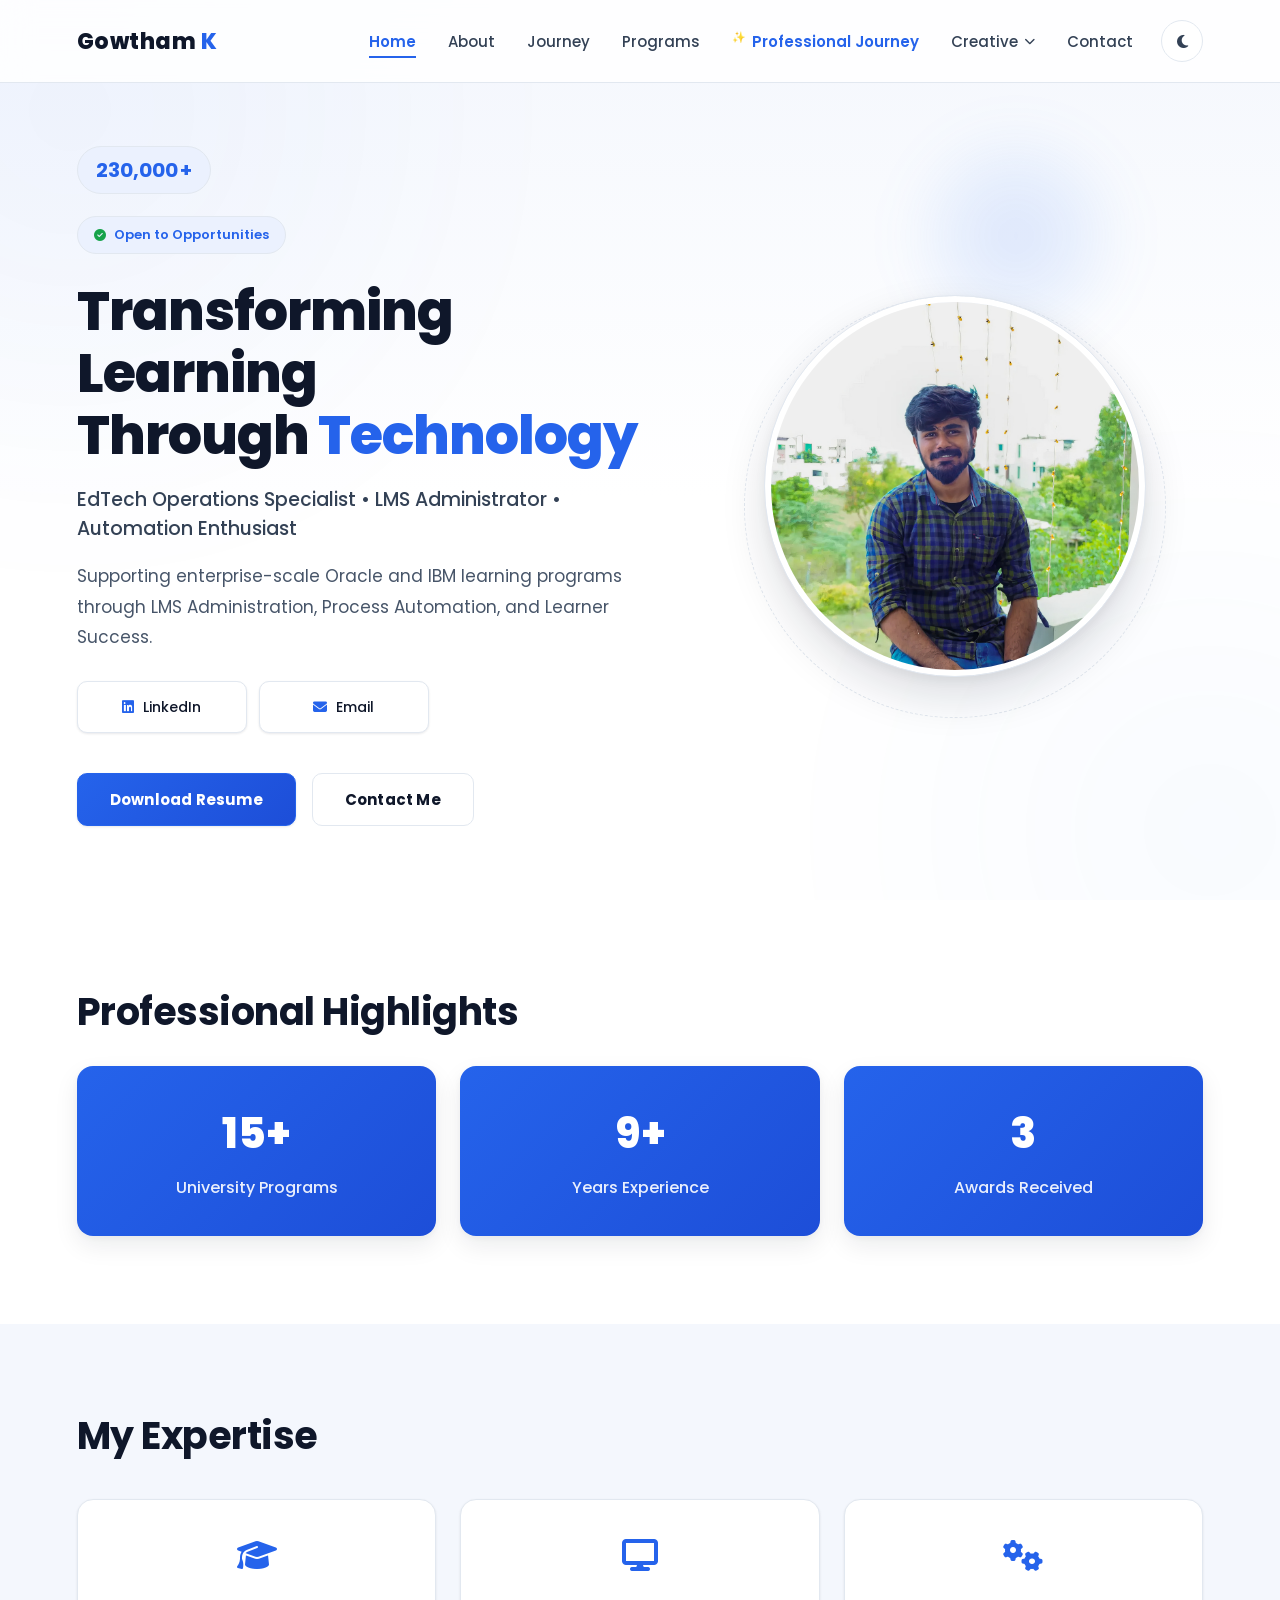
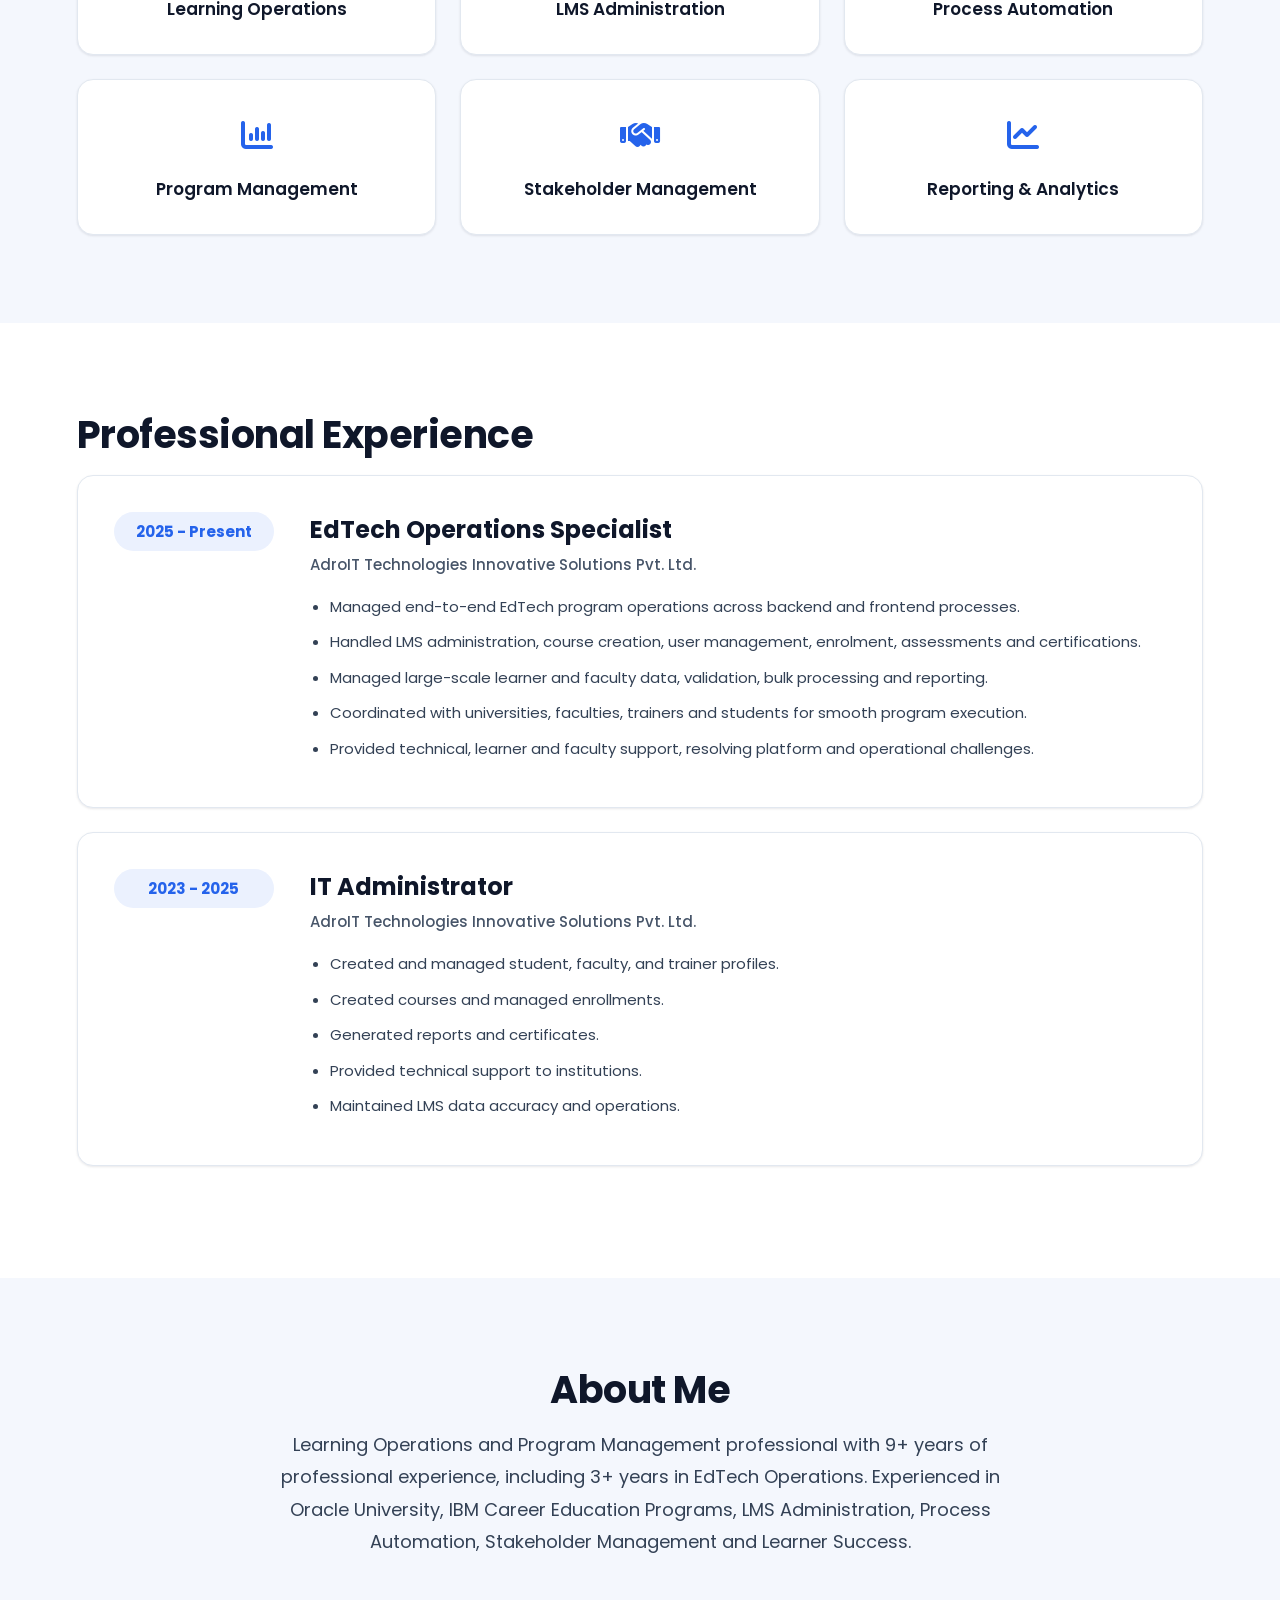
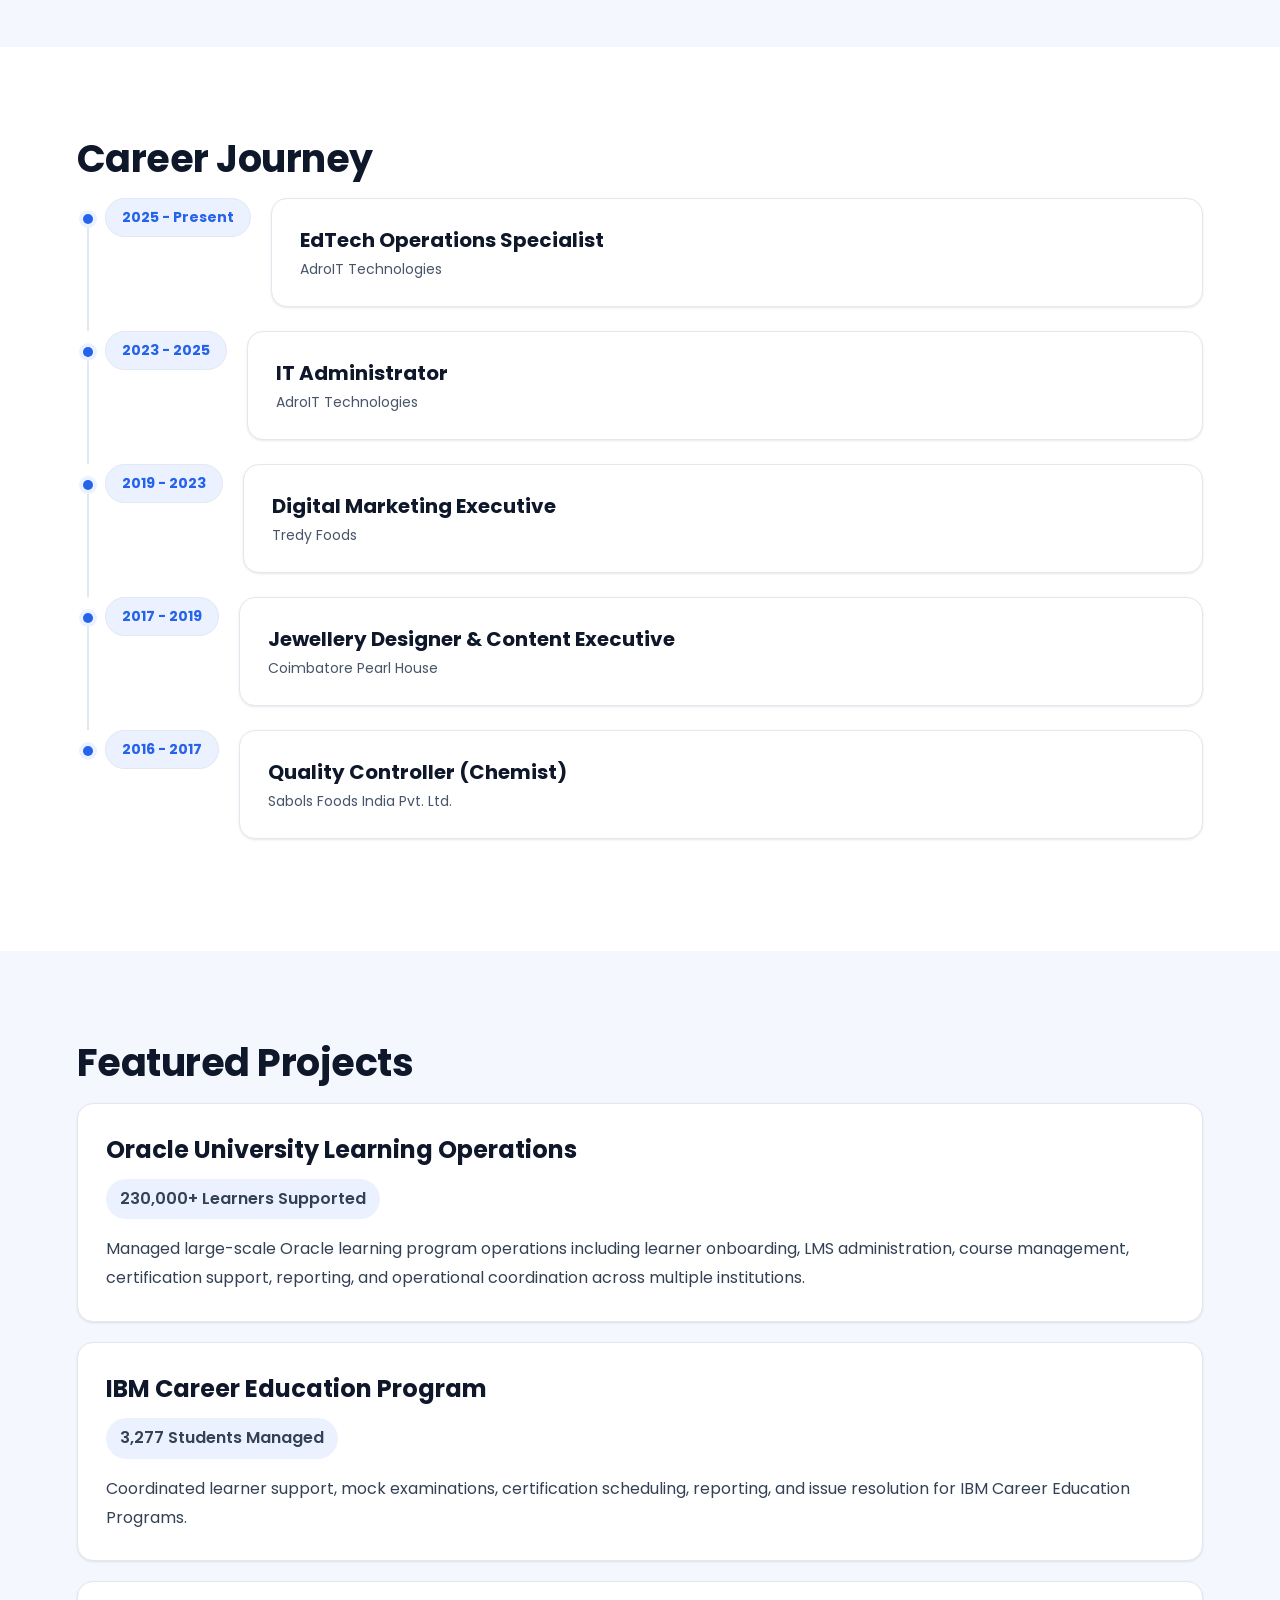
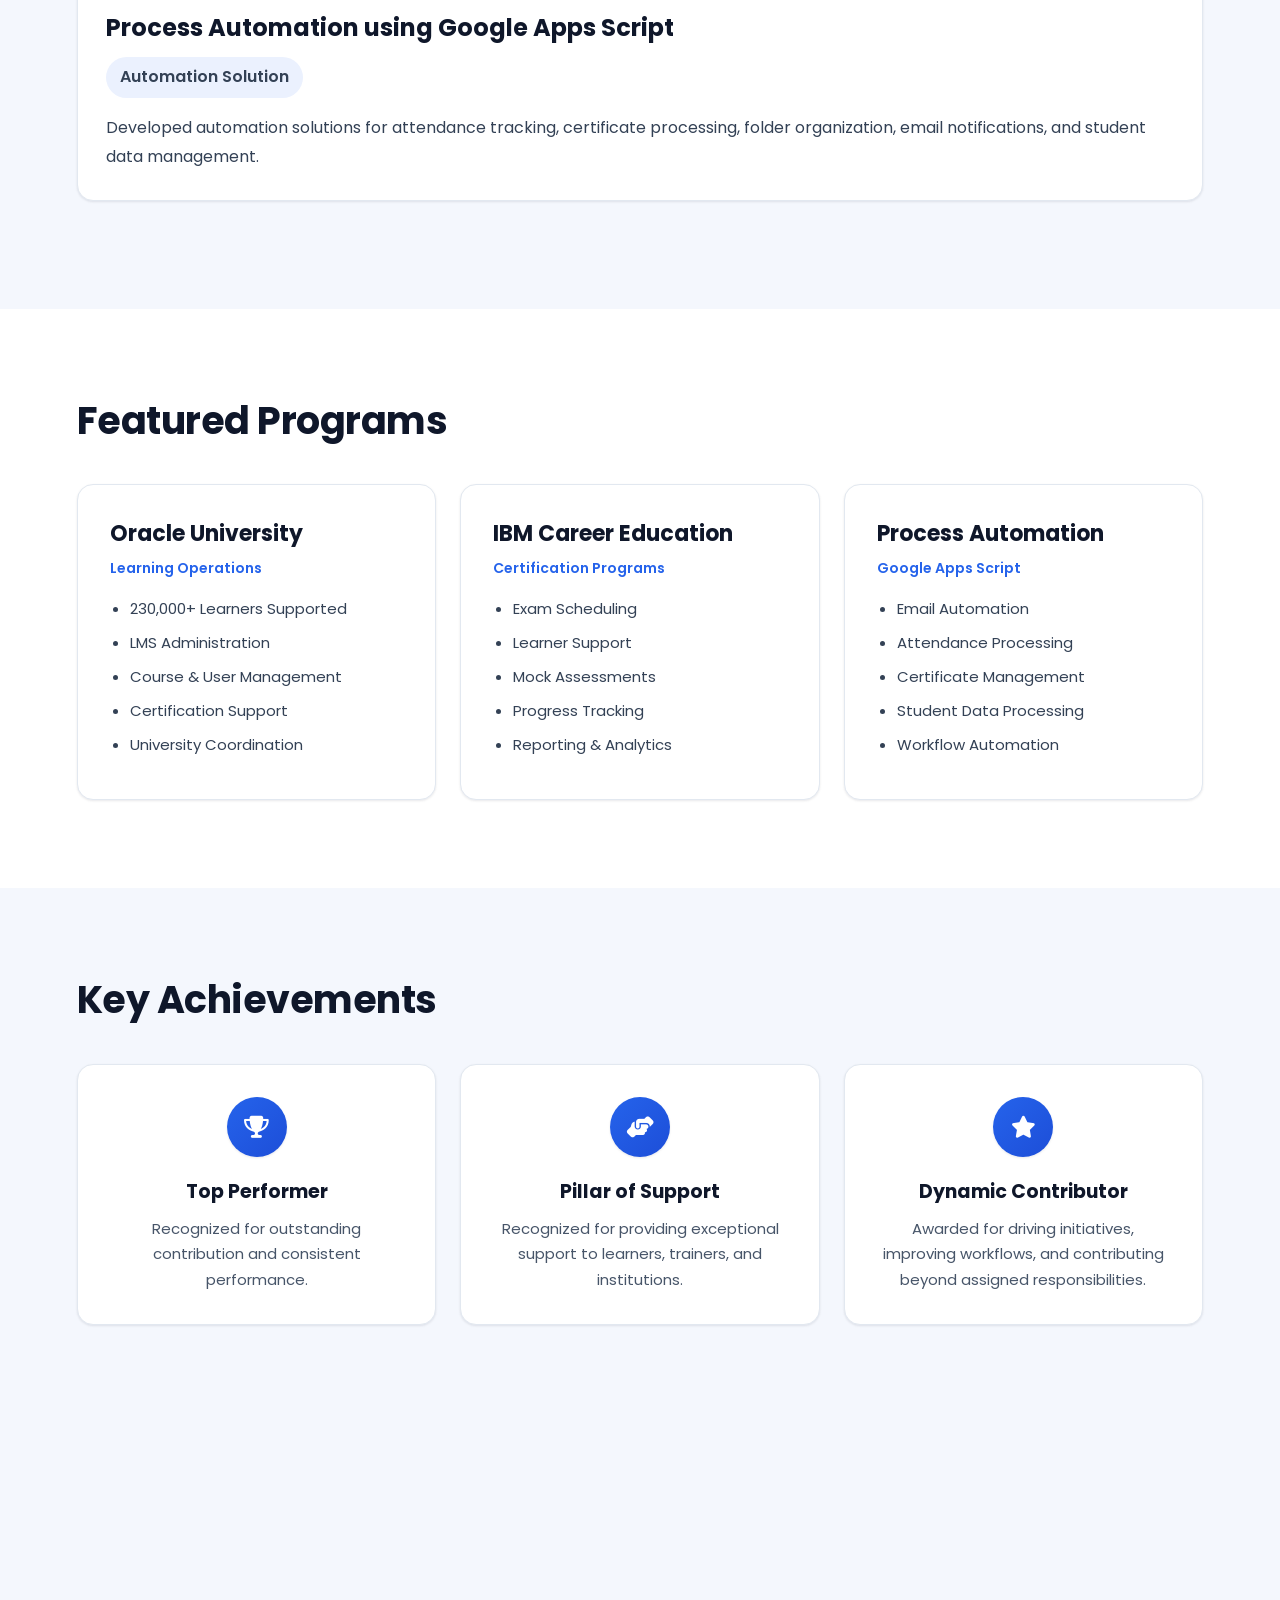
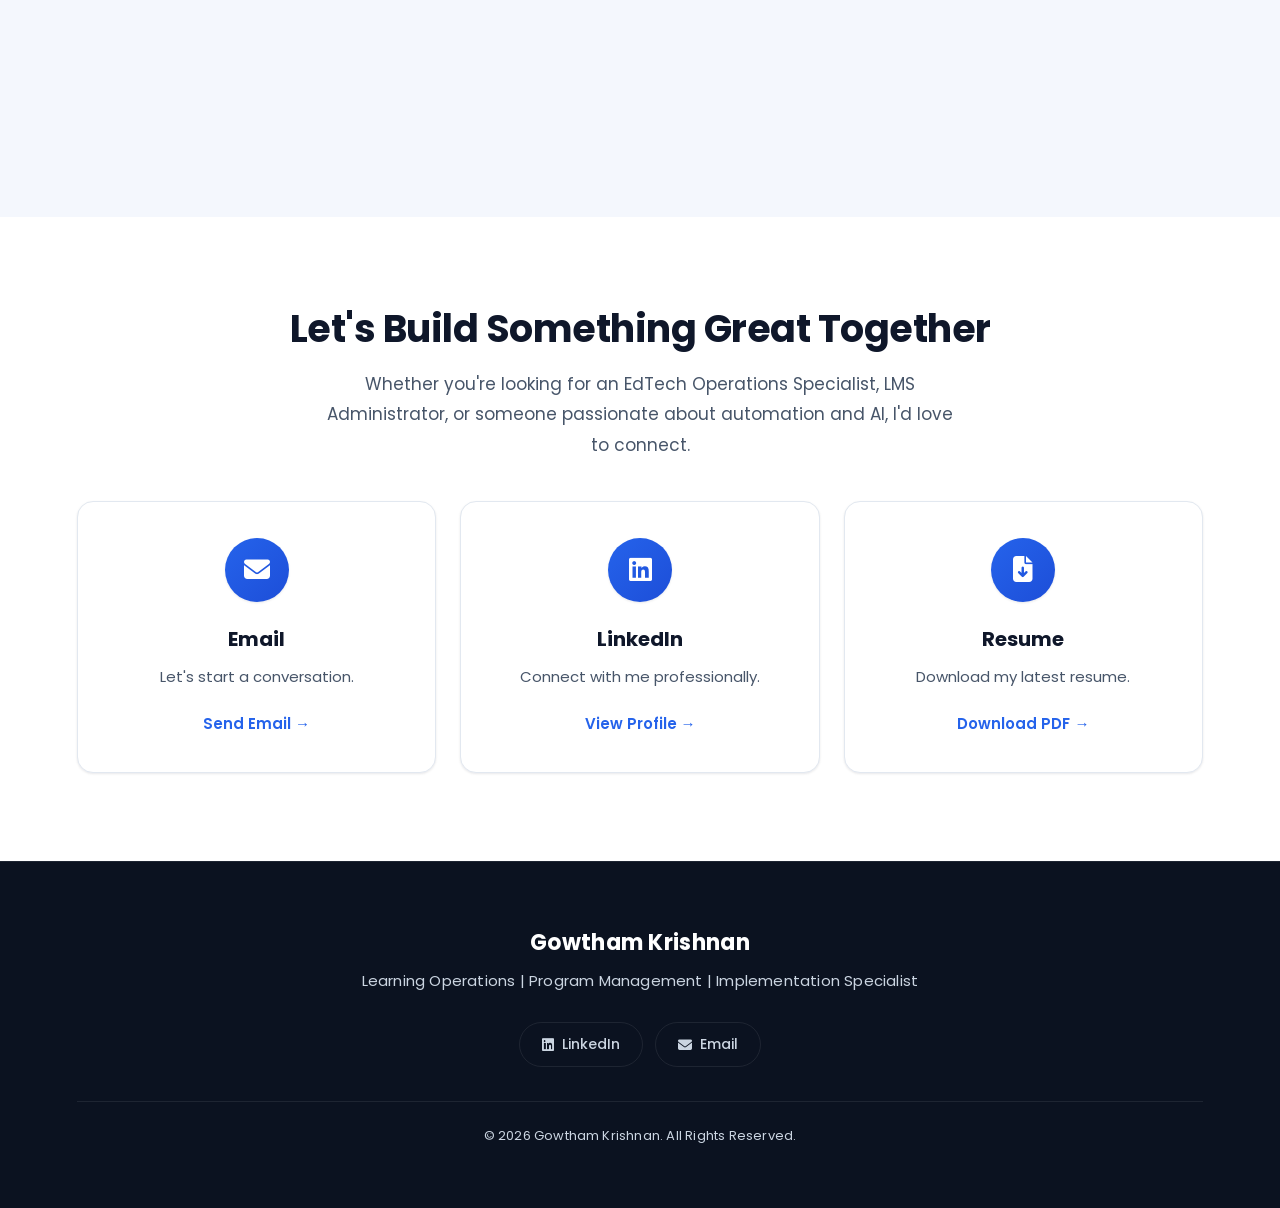
==== index.html @ 0dee37c1 "Update index.html edtech operation (h4) update" ====
<!DOCTYPE html>
<html lang="en">

<head>

    <meta charset="UTF-8">

    <meta name="viewport" content="width=device-width, initial-scale=1.0">

    <title>Gowtham Krishnan | EdTech Operations Specialist &amp; LMS Administrator</title>

    <meta name="description" content="Gowtham Krishnan — EdTech Operations Specialist and LMS Administrator with 9+ years of experience supporting Oracle University and IBM Career Education learning programs, process automation, and learner success.">

    <meta property="og:title" content="Gowtham Krishnan | Portfolio">
    <meta property="og:description" content="EdTech Operations Specialist • LMS Administrator • Automation Enthusiast">
    <meta property="og:type" content="website">
    <meta property="og:image" content="assets/images/gowtham.jpg">

    <link rel="icon" type="image/svg+xml" href="assets/images/favicon.svg">

    <link rel="preconnect" href="https://fonts.googleapis.com">

    <link rel="preconnect" href="https://fonts.gstatic.com" crossorigin>

    <link href="https://fonts.googleapis.com/css2?family=Poppins:wght@300;400;500;600;700;800&display=swap" rel="stylesheet">

    <link rel="stylesheet"
      href="https://cdnjs.cloudflare.com/ajax/libs/font-awesome/6.7.2/css/all.min.css">

    <link rel="stylesheet" href="css/variables.css">
    <link rel="stylesheet" href="css/style.css">
</head>
<body>
    <div id="progress-bar"></div>
    <button id="topBtn" aria-label="Scroll to top">↑</button>


    <!-- ================= NAVBAR ================= -->

   <nav>

    <div class="logo">Gowtham <span>K</span></div>

    <div class="nav-right">

        <ul id="navMenu">

            <li><a href="#home">Home</a></li>

            <li><a href="#about">About</a></li>

            <li><a href="#journey">Journey</a></li>

            <li><a href="#programs">Programs</a></li>

            <!-- ✨ Signature Page -->
            <li>
                <a href="professional-journey.html" class="nav-journey-highlight">
                    <em class="pj-nav-star">✨</em> Professional Journey
                </a>
            </li>

            <li class="nav-dropdown">

                <button class="dropbtn" id="creativeBtn" aria-haspopup="true" aria-expanded="false">
                    <span>Creative</span>
                    <i class="fa-solid fa-chevron-down"></i>
                </button>

                <div class="dropdown-content" id="creativeMenu">

                    <a href="https://www.instagram.com/g_creative_works/" target="_blank">
                        <i class="fa-brands fa-instagram"></i> G Creative Works
                    </a>

                    <a href="https://www.instagram.com/g_creation432/" target="_blank">
                        <i class="fa-brands fa-instagram"></i> G Creation432
                    </a>

                </div>

            </li>

            <li><a href="#contact">Contact</a></li>

        </ul>

        <button class="theme-toggle" id="themeToggle" aria-label="Toggle color theme">
            <i class="fa-solid fa-moon"></i>
        </button>

        <button class="menu-toggle" id="menuToggle" aria-label="Toggle navigation menu" aria-expanded="false">&#9776;</button>

    </div>

</nav>

    <!-- ================= HERO ================= -->

<section class="hero" id="home">
    <div class="gold-orb orb1"></div>
    <div class="hero-left">

       <p class="small-title">
    <span id="counter">0</span><span class="plus">+</span>
    </p>

        <div class="hero-content">

            <div class="hero-badge">
                <i class="fa-solid fa-circle-check"></i>
                Open to Opportunities
            </div>

            <h1>
                Transforming Learning<br>
                Through <span>Technology</span>
            </h1>

            <h2>
                EdTech Operations Specialist • LMS Administrator • Automation Enthusiast
            </h2>

            <p class="hero-description">
                Supporting enterprise-scale Oracle and IBM learning programs through LMS Administration,
                Process Automation, and Learner Success.
            </p>

            <div class="quick-links">

                <a href="https://www.linkedin.com/in/gowtham-k-36a571317/" target="_blank">
                    <i class="fa-brands fa-linkedin"></i>
                    <span>LinkedIn</span>
                </a>

                <a href="mailto:gowthamkrishnan934@gmail.com">
                    <i class="fa-solid fa-envelope"></i>
                    <span>Email</span>
                </a>

            </div>

            <div class="hero-buttons">

                <a href="assets/images/Gowtham_Krishnan_Resume.pdf"
                   class="primary-btn"
                   download>
                    <b>Download Resume</b>
                </a>

                <a href="#contact" class="secondary-btn">
                    <b>Contact Me</b>
                </a>

            </div>

        </div>

    </div>

    <div class="hero-right">

        <div class="photo-box">
            <img src="assets/images/gowtham.jpg" alt="Gowtham Krishnan">
        </div>

    </div>

</section>
    <section class="impact">
    <h2 class="section-title">Professional Highlights</h2>

    <div class="impact-grid">

               <div class="impact-card">
            <h3>15+</h3>
            <p>University Programs</p>
        </div>

        <div class="impact-card">
            <h3>9+</h3>
            <p>Years Experience</p>
        </div>

        <div class="impact-card">
            <h3>3</h3>
            <p>Awards Received</p>
        </div>

    </div>

</section>
<section class="expertise reveal">

    <h2 class="section-title">My Expertise</h2>

    <div class="expertise-grid">

        <div class="expertise-card">
            <h3><i class="fa-solid fa-graduation-cap"></i></h3>
            <h4>Learning Operations</h4>
        </div>

        <div class="expertise-card">
            <h3><i class="fa-solid fa-display"></i></h3>
            <h4>LMS Administration</h4>
        </div>

        <div class="expertise-card">
            <h3><i class="fa-solid fa-gears"></i></h3>
            <h4>Process Automation</h4>
        </div>

        <div class="expertise-card">
            <h3><i class="fa-solid fa-chart-column"></i></h3>
            <h4>Program Management</h4>
        </div>

        <div class="expertise-card">
            <h3><i class="fa-solid fa-handshake"></i></h3>
            <h4>Stakeholder Management</h4>
        </div>

        <div class="expertise-card">
            <h3><i class="fa-solid fa-chart-line"></i></h3>
            <h4>Reporting & Analytics</h4>
        </div>

    </div>

</section>
<section class="experience">

    <h2 class="section-title">

        Professional Experience

    </h2>

    <div class="experience-card">

        <div class="experience-year">

            2025 - Present

        </div>

        <div class="experience-content">

            <h3>EdTech Operations Specialist</h3>

<h4>AdroIT Technologies Innovative Solutions Pvt. Ltd.</h4>

<ul>
    <li>Managed end-to-end EdTech program operations across backend and frontend processes.</li>

    <li>Handled LMS administration, course creation, user management, enrolment, assessments and certifications.</li>

    <li>Managed large-scale learner and faculty data, validation, bulk processing and reporting.</li>

    <li>Coordinated with universities, faculties, trainers and students for smooth program execution.</li>

    <li>Provided technical, learner and faculty support, resolving platform and operational challenges.</li>
</ul>

        </div>

    </div>

    <div class="experience-card">

        <div class="experience-year">

            2023 - 2025

        </div>

        <div class="experience-content">

            <h3>IT Administrator</h3>

            <h4>AdroIT Technologies Innovative Solutions Pvt. Ltd.</h4>

            <ul>

                <li>Created and managed student, faculty, and trainer profiles.</li>

                <li>Created courses and managed enrollments.</li>

                <li>Generated reports and certificates.</li>

                <li>Provided technical support to institutions.</li>

                <li>Maintained LMS data accuracy and operations.</li>

            </ul>

        </div>

    </div>

</section>
<section class="about reveal" id="about">
    <h2 class="section-title">About Me</h2>
    <p class="about-text">

        Learning Operations and Program Management professional with 9+ years of
        professional experience, including 3+ years in EdTech Operations.

        Experienced in Oracle University, IBM Career Education Programs,
        LMS Administration, Process Automation, Stakeholder Management
        and Learner Success.

    </p>

</section>
<section class="timeline reveal" id="journey">

    <h2 class="section-title">Career Journey</h2>

    <div class="timeline-item reveal">
        <span class="year">2025 - Present</span>
        <div class="content">
            <h3>EdTech Operations Specialist</h3>
            <p>AdroIT Technologies</p>
        </div>
    </div>

    <div class="timeline-item reveal">
        <span class="year">2023 - 2025</span>
        <div class="content">
            <h3>IT Administrator</h3>
            <p>AdroIT Technologies</p>
        </div>
    </div>

    <div class="timeline-item reveal">
        <span class="year">2019 - 2023</span>
        <div class="content">
            <h3>Digital Marketing Executive</h3>
            <p>Tredy Foods</p>
        </div>
    </div>

    <div class="timeline-item reveal">
        <span class="year">2017 - 2019</span>
        <div class="content">
            <h3>Jewellery Designer & Content Executive</h3>
            <p>Coimbatore Pearl House</p>
        </div>
    </div>

    <div class="timeline-item reveal">
        <span class="year">2016 - 2017</span>
        <div class="content">
            <h3>Quality Controller (Chemist)</h3>
            <p>Sabols Foods India Pvt. Ltd.</p>
        </div>
    </div>

</section>
<section class="projects reveal">

    <h2 class="section-title">

        Featured Projects

    </h2>

    <div class="project-card">

        <h3>Oracle University Learning Operations</h3>

        <p class="project-tag">
            230,000+ Learners Supported
        </p>

        <p>

            Managed large-scale Oracle learning program operations including
            learner onboarding, LMS administration, course management,
            certification support, reporting, and operational coordination
            across multiple institutions.

        </p>

    </div>

    <div class="project-card">

        <h3>IBM Career Education Program</h3>

        <p class="project-tag">
            3,277 Students Managed
        </p>

        <p>

            Coordinated learner support, mock examinations, certification
            scheduling, reporting, and issue resolution for IBM Career
            Education Programs.

        </p>

    </div>

    <div class="project-card">

        <h3>Process Automation using Google Apps Script</h3>

        <p class="project-tag">
            Automation Solution
        </p>

        <p>

            Developed automation solutions for attendance tracking,
            certificate processing, folder organization, email notifications,
            and student data management.

        </p>

    </div>

</section>
<section class="programs reveal" id="programs">

    <h2 class="section-title">Featured Programs</h2>

    <div class="program-grid">

        <div class="program-card">

            <h3>Oracle University</h3>

            <span>Learning Operations</span>

            <ul>
                <li>230,000+ Learners Supported</li>
                <li>LMS Administration</li>
                <li>Course & User Management</li>
                <li>Certification Support</li>
                <li>University Coordination</li>
            </ul>

        </div>

        <div class="program-card">

            <h3>IBM Career Education</h3>

            <span>Certification Programs</span>

            <ul>
                <li>Exam Scheduling</li>
                <li>Learner Support</li>
                <li>Mock Assessments</li>
                <li>Progress Tracking</li>
                <li>Reporting & Analytics</li>
            </ul>

        </div>

        <div class="program-card">

            <h3>Process Automation</h3>

            <span>Google Apps Script</span>

            <ul>
                <li>Email Automation</li>
                <li>Attendance Processing</li>
                <li>Certificate Management</li>
                <li>Student Data Processing</li>
                <li>Workflow Automation</li>
            </ul>

        </div>

    </div>

</section>
<section class="achievements" id="achievements">

    <h2 class="section-title">Key Achievements</h2>

    <div class="achievement-grid">

        <div class="achievement-card">
            <div class="achievement-icon"><i class="fa-solid fa-trophy"></i></div>
            <h3>Top Performer</h3>
            <p>Recognized for outstanding contribution and consistent performance.</p>
        </div>

        <div class="achievement-card">
            <div class="achievement-icon"><i class="fa-solid fa-handshake-angle"></i></div>
            <h3>Pillar of Support</h3>
            <p>Recognized for providing exceptional support to learners, trainers, and institutions.</p>
        </div>

        <div class="achievement-card">
            <div class="achievement-icon"><i class="fa-solid fa-star"></i></div>
            <h3>Dynamic Contributor</h3>
            <p>Awarded for driving initiatives, improving workflows, and contributing beyond assigned responsibilities.</p>
        </div>
<iframe src="https://www.linkedin.com/embed/feed/update/urn:li:ugcPost:7448301876833574912?collapsed=1" height="380" width="380" frameborder="0" allowfullscreen="" title="Embedded post"></iframe>
<iframe src="https://www.linkedin.com/embed/feed/update/urn:li:share:7227211487226859524?collapsed=1" height="380" width="380" frameborder="0" allowfullscreen="" title="Embedded post"></iframe>
<iframe src="https://www.linkedin.com/embed/feed/update/urn:li:share:7345404987541209091?collapsed=1" height="380" width="380" frameborder="0" allowfullscreen="" title="Embedded post"></iframe>
    </div>

</section>

   <section class="contact reveal" id="contact">

    <h2 class="section-title">Let's Build Something Great Together</h2>

    <p class="section-subtitle">
        Whether you're looking for an EdTech Operations Specialist, LMS Administrator, or someone passionate about automation and AI, I'd love to connect.
    </p>

    <div class="contact-grid">

        <!-- Email -->

        <div class="contact-card">

            <div class="contact-icon">
                <i class="fa-solid fa-envelope"></i>
            </div>

            <h3>Email</h3>

            <p>Let's start a conversation.</p>

            <a href="mailto:gowthamkrishnan934@gmail.com">
                Send Email →
            </a>

        </div>

        <!-- LinkedIn -->

        <div class="contact-card">

            <div class="contact-icon">
                <i class="fa-brands fa-linkedin"></i>
            </div>

            <h3>LinkedIn</h3>

            <p>Connect with me professionally.</p>

            <a href="https://www.linkedin.com/in/gowtham-k-36a571317/" target="_blank">
                View Profile →
            </a>

        </div>

        <!-- Resume -->

        <div class="contact-card">

            <div class="contact-icon">
                <i class="fa-solid fa-file-arrow-down"></i>
            </div>

            <h3>Resume</h3>

            <p>Download my latest resume.</p>

            <a href="assets/images/Gowtham_Krishnan_Resume.pdf" download>
    Download PDF →
</a>

        </div>

    </div>

</section>
<script src="js/theme.js"></script>
<script src="js/script.js"></script>
<footer class="footer">

    <h2><b>Gowtham Krishnan</b></h2>

    <p>
        Learning Operations | Program Management | Implementation Specialist
    </p>

    <div class="footer-links">

        <a href="https://www.linkedin.com/in/gowtham-k-36a571317/" target="_blank">
            <i class="fa-brands fa-linkedin"></i> LinkedIn
        </a>

        <a href="mailto:gowthamkrishnan934@gmail.com">
            <i class="fa-solid fa-envelope"></i> Email
        </a>

    </div>

    <p class="copyright">
        © 2026 Gowtham Krishnan. All Rights Reserved.
    </p>

</footer>
</body>

</html>
---- css/variables.css ----
/* ==========================================
   DESIGN TOKENS (theme independent)
========================================== */
:root{

    --radius-sm:6px;
    --radius-md:10px;
    --radius-lg:16px;
    --radius-full:999px;

    --transition-fast:.2s ease;
    --transition:.3s ease;
    --transition-slow:.5s ease;

    --container-x:clamp(20px, 6vw, 80px);
    --section-y:clamp(56px, 9vw, 88px);
    --max-width:1320px;

    --shadow-sm:0 1px 3px rgba(15,23,42,.06), 0 1px 2px rgba(15,23,42,.04);
    --shadow-md:0 10px 25px rgba(15,23,42,.08), 0 2px 6px rgba(15,23,42,.04);
    --shadow-lg:0 20px 45px rgba(15,23,42,.14), 0 4px 12px rgba(15,23,42,.06);
    --shadow-hover:0 12px 24px rgba(37,99,235,.18), 0 4px 10px rgba(15,23,42,.08);
    --focus-ring:0 0 0 3px rgba(37,99,235,.35);

}

/* ==========================================
   LIGHT THEME (DEFAULT)
========================================== */

:root,
[data-theme="light"]{

    --bg:#FFFFFF;
    --bg-alt:#F4F7FD;

    --surface:#FFFFFF;
    --surface-2:#F8FAFC;

    --text:#0F172A;
    --text-light:#334155;
    --text-muted:#475569;
    --text-on-primary:#FFFFFF;

    --primary:#2563EB;
    --primary-hover:#1D4ED8;
    --primary-light:#3B82F6;
    --primary-tint:#EBF1FE;
    --gradient-primary:linear-gradient(135deg, #2563EB 0%, #1D4ED8 100%);

    --border:#E2E8F0;

    --nav-bg:rgba(255,255,255,.85);

    --footer-bg:#0B1220;
    --footer-text:#CBD5E1;
    --footer-border:rgba(255,255,255,.08);

    --shadow:var(--shadow-md);

}

/* ==========================================
   DARK THEME (OPT-IN)
========================================== */

[data-theme="dark"]{

    --bg:#0B1220;
    --bg-alt:#0F1B33;

    --surface:#111C2E;
    --surface-2:#0F1B33;

    --text:#F8FAFC;
    --text-light:#CBD5E1;
    --text-muted:#94A3B8;
    --text-on-primary:#FFFFFF;

    --primary:#3B82F6;
    --primary-hover:#60A5FA;
    --primary-light:#60A5FA;
    --primary-tint:#152A4E;
    --gradient-primary:linear-gradient(135deg, #3B82F6 0%, #2563EB 100%);

    --border:rgba(255,255,255,.08);

    --nav-bg:rgba(11,18,32,.85);

    --footer-bg:#060B14;
    --footer-text:#94A3B8;
    --footer-border:rgba(255,255,255,.08);

    --shadow:0 14px 30px rgba(0,0,0,.35);

}
---- css/style.css ----
/* ===============================
   RESET
=================================*/
html{
    scroll-behavior:smooth;
}
*{
    margin:0;
    padding:0;
    box-sizing:border-box;
}

body{

    font-family:'Poppins',sans-serif;

    background:var(--bg);
    color:var(--text);

    overflow-x:hidden;

    transition:background var(--transition), color var(--transition);

}

a,button{
    font-family:inherit;
}

:focus-visible{

    outline:2px solid var(--primary);
    outline-offset:3px;
    border-radius:4px;

}

section{
    padding:var(--section-y) var(--container-x);
    max-width:var(--max-width);
    margin-left:auto;
    margin-right:auto;
}

.section-title{
    font-size:clamp(28px, 3.6vw, 38px);
    font-weight:700;
    color:var(--text);
    margin-bottom:16px;
    letter-spacing:-.5px;
    line-height:1.25;
}

.section-subtitle{
    color:var(--text-muted);
    font-size:17px;
    line-height:1.75;
}

/* ===============================
   NAVBAR
=================================*/
nav{
    position:fixed;
    top:0;
    left:0;
    width:100%;
    padding:20px var(--container-x);
    display:flex;
    justify-content:space-between;
    align-items:center;
    background:var(--nav-bg);
    backdrop-filter:blur(16px);
    -webkit-backdrop-filter:blur(16px);
    border-bottom:1px solid var(--border);
    z-index:1000;
    box-sizing:border-box;
    transition:padding var(--transition), box-shadow var(--transition), background var(--transition);
}

.logo{

    font-size:22px;
    font-weight:800;
    letter-spacing:.5px;
    color:var(--text);

}

.logo span{
    color:var(--primary);
}

nav .nav-right{
    display:flex;
    align-items:center;
    gap:28px;
}

nav ul{
    display:flex;
    gap:32px;
    list-style:none;
    align-items:center;
}

nav a{

    position:relative;
    color:var(--text-light);
    text-decoration:none;
    font-size:15px;
    font-weight:500;
    transition:color var(--transition-fast);

}

nav a:hover{
    color:var(--primary);
}

nav.scrolled{

    padding:14px var(--container-x);
    box-shadow:var(--shadow-sm);

}

nav a.active{

    color:var(--primary);
    font-weight:600;

}

nav a::after{

    content:"";
    position:absolute;
    left:0;
    bottom:-6px;

    width:0%;
    height:2px;

    background:var(--primary);

    transition:width var(--transition-fast);

}

nav a:hover::after,
nav a.active::after{

    width:100%;

}

/* ✨ Signature Nav Item */
.nav-journey-highlight {
    color: var(--primary) !important;
    font-weight: 600 !important;
}

.pj-nav-star {
    font-style: normal;
    font-size: 11px;
    vertical-align: super;
    margin-right: 2px;
}

/* Theme toggle */
.theme-toggle{

    width:42px;
    height:42px;
    display:flex;
    align-items:center;
    justify-content:center;
    border-radius:var(--radius-full);
    border:1px solid var(--border);
    background:var(--surface);
    color:var(--text-light);
    cursor:pointer;
    transition:all var(--transition-fast);
    flex-shrink:0;

}

.theme-toggle:hover{
    border-color:var(--primary);
    color:var(--primary);
}

.theme-toggle i{
    font-size:15px;
    color:inherit;
}

/* Mobile menu toggle */
.menu-toggle{
    display:none;
    align-items:center;
    justify-content:center;
    width:44px;
    height:44px;
    background:none;
    border:none;
    color:var(--text);
    font-size:24px;
    cursor:pointer;
    flex-shrink:0;
}

/* ===============================
   HERO
=================================*/

.hero{

    position:relative;
    overflow:hidden;

    min-height:100vh;

    display:flex;

    justify-content:space-between;

    align-items:center;

    gap:40px;

    padding-top:clamp(120px, 16vh, 150px);
    padding-bottom:clamp(60px, 8vh, 90px);

    background:linear-gradient(180deg, var(--bg-alt) 0%, var(--bg) 55%);

}

.hero-left{

    width:52%;
    position:relative;
    z-index:1;

}

.hero-right{

    width:44%;

    display:flex;

    justify-content:center;

    position:relative;
    z-index:1;

}

/* ===============================
   HERO TEXT
=================================*/

/* Stat badge (formerly oversized counter) */
.small-title{

    display:inline-flex;
    align-items:baseline;
    gap:2px;

    font-size:20px;
    font-weight:700;

    color:var(--primary);

    background:var(--primary-tint);
    padding:8px 18px;
    border-radius:var(--radius-full);
    border:1px solid var(--border);

    margin-bottom:22px;

}

.plus{
    color:var(--primary);
}

.hero-badge{

    display:inline-flex;
    align-items:center;
    gap:8px;

    background:var(--primary-tint);
    color:var(--primary);
    font-size:13px;
    font-weight:600;

    padding:8px 16px;
    border-radius:var(--radius-full);
    border:1px solid var(--border);

    margin-bottom:20px;

}

.hero-badge i{
    color:#16A34A;
    font-size:12px;
}

.hero h1{

    font-size:clamp(34px, 4.4vw, 54px);
    font-weight:800;
    line-height:1.15;
    color:var(--text);
    letter-spacing:-1px;

    margin-top:6px;

}

.hero h1 span{
    color:var(--primary);
}

.hero h2{

    margin-top:20px;

    color:var(--text-light);

    font-size:clamp(16px, 1.6vw, 19px);

    font-weight:500;

    line-height:1.5;

}

.hero-description{

    font-size:clamp(15px, 1.4vw, 17px);

    line-height:1.8;
    color:var(--text-muted);
    max-width:600px;

    margin-top:18px;

}

/* ===============================
   BUTTONS
=================================*/

.hero-buttons{

    display:flex;

    gap:16px;

    margin-top:40px;

    flex-wrap:wrap;

}

.primary-btn,
.secondary-btn{

    display:inline-flex;
    align-items:center;
    justify-content:center;

    text-decoration:none;

    padding:14px 32px;

    border-radius:var(--radius-md);

    font-weight:600;
    font-size:15px;
    letter-spacing:.2px;

    transition:transform var(--transition-fast), box-shadow var(--transition-fast), background var(--transition-fast), color var(--transition-fast), border-color var(--transition-fast);
    cursor:pointer;

}

.primary-btn{

    background:var(--gradient-primary);
    color:#ffffff;
    border:1px solid var(--primary);
    box-shadow:var(--shadow-sm);

}

.primary-btn:hover{

    background:var(--primary-hover);
    border-color:var(--primary-hover);
    transform:translateY(-2px);
    box-shadow:var(--shadow-hover);

}

.primary-btn:active{

    transform:translateY(0);
    box-shadow:var(--shadow-sm);

}

.secondary-btn{

    border:1px solid var(--border);
    color:var(--text);
    background:var(--surface);

}

.secondary-btn:hover{

    border-color:var(--primary);
    color:var(--primary);
    background:var(--primary-tint);
    transform:translateY(-2px);
    box-shadow:var(--shadow-sm);

}

.secondary-btn:active{

    transform:translateY(0);

}

/* ===============================
   PHOTO
=================================*/
.photo-box{

    width:380px;
    height:380px;
    border-radius:50%;
    overflow:hidden;
    border:6px solid var(--surface);
    outline:1px solid var(--border);
    box-shadow:var(--shadow-lg);
    margin:auto;
    position:relative;
    z-index:1;

}

.hero-right::before{

    content:"";
    position:absolute;
    width:420px;
    height:420px;
    border-radius:50%;
    border:1px dashed var(--border);
    z-index:0;

}

.photo-box img{

    width:100%;
    height:100%;
    object-fit:cover;

}

/* ===============================
   RESPONSIVE (desktop breakpoint)
=================================*/

@media(max-width:992px){

    nav{

        padding:16px 30px;

    }

    .hero{

        flex-direction:column;

        text-align:center;

    }

    .hero-left{

        width:100%;

    }

    .hero-right{

        width:100%;

        margin-top:50px;

    }

    .hero-right::before{

        display:none;

    }

    .photo-box{

        width:300px;
        height:300px;

    }

    .hero-buttons{

        justify-content:center;

        flex-wrap:wrap;

    }

}

/*==============================
    PROFESSIONAL HIGHLIGHTS
==============================*/

.impact{

    background:var(--bg);

}

.impact-grid{

    display:grid;
    grid-template-columns:repeat(3,1fr);
    gap:24px;
    margin-top:30px;

}

.impact-card{

    background:var(--gradient-primary);
    padding:36px 25px;
    border-radius:var(--radius-lg);
    text-align:center;
    transition:transform var(--transition), box-shadow var(--transition);
    box-shadow:var(--shadow-md);

}

.impact-card:hover{

    transform:translateY(-8px);
    box-shadow:var(--shadow-lg);

}

.impact-card h3{

    font-size:42px;
    font-weight:800;
    color:#ffffff;
    margin-bottom:10px;

}

.impact-card p{

    font-size:16px;
    color:rgba(255,255,255,.9);
    font-weight:500;

}

/*==============================
    MY EXPERTISE
==============================*/

.expertise{

    background:var(--bg-alt);

}

.expertise-grid{

    display:grid;
    grid-template-columns:repeat(3,1fr);
    gap:24px;
    margin-top:40px;

}

.expertise-card{

    background:var(--surface);
    border-radius:var(--radius-lg);
    padding:32px;
    text-align:center;
    transition:transform var(--transition), box-shadow var(--transition), border-color var(--transition);
    border:1px solid var(--border);
    box-shadow:var(--shadow-sm);

}

.expertise-card:hover{

    transform:translateY(-6px);
    border-color:var(--primary);
    box-shadow:var(--shadow-md);

}

.expertise-card h3{

    font-size:32px;
    margin-bottom:16px;
    color:var(--primary);

}

.expertise-card h4{

    font-size:17px;
    font-weight:600;
    color:var(--text);

}

@media(max-width:992px){

    .expertise-grid{

        grid-template-columns:repeat(2,1fr);

    }

}

@media(max-width:600px){

    .expertise-grid{

        grid-template-columns:1fr;

    }

}

/*==============================
    EXPERIENCE
==============================*/

.experience{

    background:var(--bg);

}

.experience-card{

    display:flex;

    gap:36px;

    background:var(--surface);

    padding:36px;

    border-radius:var(--radius-lg);

    margin-bottom:24px;

    border:1px solid var(--border);

    transition:transform var(--transition), box-shadow var(--transition), border-color var(--transition);

    box-shadow:var(--shadow-sm);

}

.experience-card:hover{

    transform:translateY(-4px);

    border-color:var(--primary);

    box-shadow:var(--shadow-md);

}

.experience-year{

    min-width:160px;

    color:var(--primary);

    background:var(--primary-tint);

    font-size:15px;

    font-weight:700;

    height:fit-content;

    padding:8px 14px;

    border-radius:var(--radius-full);

    text-align:center;

}


.experience-content h3{

    font-size:24px;
    font-weight:700;

    margin-bottom:6px;

    color:var(--text);

}

.experience-content h4{

    color:var(--text-muted);

    margin-bottom:18px;

    font-weight:500;
    font-size:15px;

}

.experience-content ul{

    padding-left:20px;

}

.experience-content li{

    margin-bottom:10px;

    color:var(--text-light);

    line-height:1.7;
    font-size:15px;

}

/* ABOUT */

.about{

    background:var(--bg-alt);

}

.about .section-title{
    text-align:center;
}

.about-text{

    max-width:780px;

    margin:auto;

    text-align:center;

    font-size:18px;

    line-height:1.8;

    color:var(--text-light);

}

/*==============================
    CAREER TIMELINE
==============================*/

.timeline{

    background:var(--bg);
    position:relative;

}

.timeline-item{

    display:flex;
    gap:20px;
    align-items:flex-start;
    margin-bottom:24px;
    padding-left:28px;
    position:relative;

    opacity:0;
    transform:translateX(-40px);
    transition:opacity .6s ease, transform .6s ease;

}
.timeline-item.active{

    opacity:1;
    transform:translateX(0);

}

.timeline-item::before{

    content:"";
    position:absolute;
    left:6px;
    top:16px;
    width:10px;
    height:10px;
    border-radius:50%;
    background:var(--primary);
    box-shadow:0 0 0 4px var(--primary-tint);
    z-index:1;

}

.timeline-item::after{

    content:"";
    position:absolute;
    left:10px;
    top:26px;
    bottom:-24px;
    width:2px;
    background:var(--border);
    z-index:0;

}

.timeline-item:last-child::after{

    display:none;

}

.year{

    background:var(--primary-tint);
    color:var(--primary);
    padding:8px 16px;
    border-radius:var(--radius-full);
    font-weight:700;
    font-size:14px;
    border:1px solid var(--border);
    white-space:nowrap;
    height:fit-content;

}

.content{

    position:relative;
    background:var(--surface);
    padding:26px 28px;
    border-radius:var(--radius-lg);
    width:100%;
    transition:transform var(--transition), box-shadow var(--transition);
    border:1px solid var(--border);
    box-shadow:var(--shadow-sm);

}

.content:hover{

    transform:translateX(6px);
    box-shadow:var(--shadow-md);
    border-color:var(--primary);

}

.content h3{

    margin-bottom:4px;
    font-size:20px;
    font-weight:700;
    color:var(--text);

}

.content p{

    color:var(--text-muted);
    font-size:14px;

}

/*===========================
      PROJECTS
===========================*/

.projects{

    background:var(--bg-alt);

}

.project-card{

    background:var(--surface);

    padding:28px;

    border-radius:var(--radius-lg);

    margin-bottom:20px;

    border:1px solid var(--border);

    transition:transform var(--transition), box-shadow var(--transition), border-color var(--transition);

    box-shadow:var(--shadow-sm);

}

.project-card:hover{

    transform:translateY(-6px);

    border-color:var(--primary);

    box-shadow:var(--shadow-md);

}

.project-card h3{

    font-size:24px;
    font-weight:700;

    margin-bottom:12px;

    color:var(--text);

}

.project-tag{

    display:inline-block;

    color:var(--primary);

    background:var(--primary-tint);

    font-weight:600;
    font-size:13px;

    padding:6px 14px;

    border-radius:var(--radius-full);

    margin-bottom:16px;

}

.project-card p{

    color:var(--text-light);

    line-height:1.8;

    font-size:16px;

}

/*==============================
    FEATURED PROGRAMS
==============================*/

.programs{

    background:var(--bg);

}

.program-grid{

    display:grid;
    grid-template-columns:repeat(3,1fr);
    gap:24px;
    margin-top:40px;
    align-items:stretch;

}

.program-card{

    background:var(--surface);
    padding:32px;
    border-radius:var(--radius-lg);
    border:1px solid var(--border);
    transition:transform var(--transition), box-shadow var(--transition), border-color var(--transition);
    box-shadow:var(--shadow-sm);
    display:flex;
    flex-direction:column;

}

.program-card:hover{

    transform:translateY(-8px);
    box-shadow:var(--shadow-md);
    border-color:var(--primary);

}

.program-card h3{

    font-size:22px;
    font-weight:700;
    margin-bottom:8px;
    color:var(--text);

}

.program-card span{

    color:var(--primary);
    font-weight:600;
    font-size:14px;

}

.program-card ul{

    margin-top:18px;
    padding-left:20px;

}

.program-card li{

    margin-bottom:10px;
    color:var(--text-light);
    line-height:1.6;
    font-size:15px;

}

@media(max-width:992px){

    .program-grid{

        grid-template-columns:1fr;

    }

}

/*==============================
        ACHIEVEMENTS
==============================*/

.achievements{

    background:var(--bg-alt);

}

.achievement-grid{

    display:grid;
    grid-template-columns:repeat(auto-fit,minmax(280px,1fr));
    gap:24px;
    margin-top:40px;

}

.achievement-card{

    background:var(--surface);
    border:1px solid var(--border);
    border-radius:var(--radius-lg);
    padding:32px;
    text-align:center;
    transition:transform var(--transition), box-shadow var(--transition), border-color var(--transition);
    box-shadow:var(--shadow-sm);

}

.achievement-card:hover{

    transform:translateY(-6px);
    box-shadow:var(--shadow-md);
    border-color:var(--primary);

}

.achievement-icon{

    width:60px;
    height:60px;
    margin:0 auto 20px;

    border-radius:50%;

    display:flex;
    align-items:center;
    justify-content:center;

    background:var(--gradient-primary);
    box-shadow:var(--shadow-sm);

}

.achievement-icon i{

    font-size:22px;
    color:#ffffff;

}

.achievement-card h3{

    font-size:19px;
    font-weight:700;
    color:var(--text);
    margin-bottom:10px;

}

.achievement-card p{

    color:var(--text-muted);
    line-height:1.7;
    font-size:15px;

}

/*==============================
        CONTACT
==============================*/

.contact{

    background:var(--bg);
    text-align:center;

}

.contact .section-subtitle{

    max-width:640px;
    margin:16px auto 40px;
    line-height:1.8;

}

.contact-grid{

    display:grid;
    grid-template-columns:repeat(3,1fr);
    gap:24px;

}

.contact-card{

    background:var(--surface);
    border:1px solid var(--border);
    border-radius:var(--radius-lg);
    padding:36px 25px;
    min-height:230px;
    transition:transform var(--transition), box-shadow var(--transition), border-color var(--transition);
    text-align:center;
    box-shadow:var(--shadow-sm);

}

.contact-card:hover{

    transform:translateY(-8px);
    border-color:var(--primary);
    box-shadow:var(--shadow-md);

}

.contact-card:hover .contact-icon{

    transform:scale(1.08);
    box-shadow:var(--shadow-md);

}

.contact-icon{

    width:64px;
    height:64px;
    margin:0 auto 22px;

    border-radius:50%;

    display:flex;
    align-items:center;
    justify-content:center;

    background:var(--gradient-primary);
    box-shadow:var(--shadow-sm);
    transition:transform var(--transition);

}

.contact-icon i{

    font-size:26px;
    color:#ffffff;

}

.contact-card h3{

    font-size:20px;
    font-weight:700;
    margin-bottom:10px;
    color:var(--text);

}

.contact-card p{

    color:var(--text-muted);
    margin-bottom:22px;
    line-height:1.7;
    font-size:15px;

}

.contact-card a{

    display:inline-block;
    text-decoration:none;
    color:var(--primary);
    font-weight:600;
    font-size:15px;
    transition:transform var(--transition-fast);

}

.contact-card:hover a{

    transform:translateX(4px);

}

@media(max-width:992px){

    .contact-grid{

        grid-template-columns:1fr;

    }

}

/*==============================
            FOOTER
==============================*/

footer{

    background:var(--footer-bg);
    padding:64px var(--container-x) 32px;
    border-top:1px solid var(--footer-border);
    text-align:center;

}

footer h2{

    color:#ffffff;
    font-size:22px;
    font-weight:700;
    letter-spacing:.3px;
    margin-bottom:10px;

}

footer > p{

    color:var(--footer-text);
    font-size:15px;
    margin-bottom:30px;
    letter-spacing:.2px;

}

.footer-links{

    display:flex;
    justify-content:center;
    flex-wrap:wrap;
    gap:12px;
    margin-bottom:34px;

}

.footer-links a{

    display:inline-flex;
    align-items:center;
    gap:8px;

    color:var(--footer-text);
    text-decoration:none;
    font-size:14px;
    font-weight:500;

    padding:11px 22px;
    border-radius:var(--radius-full);
    border:1px solid var(--footer-border);

    transition:all var(--transition-fast);

}

.footer-links a:hover{

    color:#ffffff;
    border-color:var(--primary-light);
    background:var(--primary);
    transform:translateY(-2px);
    box-shadow:0 8px 18px rgba(37,99,235,.28);

}

.copyright{

    border-top:1px solid var(--footer-border);
    padding-top:24px;
    text-align:center;
    color:var(--footer-text);
    font-size:13px;
    letter-spacing:.2px;

}

/*==============================
    SCROLL REVEAL
==============================*/

.reveal{

    opacity:0;
    transform:translateY(50px);
    transition:opacity .7s ease, transform .7s ease;

}

.reveal.active{

    opacity:1;
    transform:translateY(0);

}

/*==============================
    AMBIENT HERO GLOW
==============================*/

.hero::before{

    content:"";

    position:absolute;

    width:420px;
    height:420px;

    background:var(--primary);

    filter:blur(160px);

    opacity:.08;

    top:-100px;
    left:-140px;

    border-radius:50%;

    z-index:0;

}

.hero::after{

    content:"";

    position:absolute;

    width:340px;
    height:340px;

    background:var(--primary-light);

    filter:blur(150px);

    opacity:.08;

    bottom:-100px;
    right:-100px;

    border-radius:50%;

    z-index:0;

}

.gold-orb{

    position:absolute;

    width:220px;
    height:220px;

    border-radius:50%;

    background:radial-gradient(
        circle,
        rgba(37,99,235,.14) 0%,
        rgba(59,130,246,.08) 45%,
        transparent 75%
    );

    filter:blur(24px);

    pointer-events:none;

    z-index:0;

}

.orb1{

    top:14%;
    right:12%;

    animation:floatOrb 20s ease-in-out infinite;

}

@keyframes floatOrb{

    0%{
        transform:translate(0,0);
    }

    25%{
        transform:translate(-16px,12px);
    }

    50%{
        transform:translate(16px,28px);
    }

    75%{
        transform:translate(-12px,-16px);
    }

    100%{
        transform:translate(0,0);
    }

}

#typing::after{

    content:"|";

    color:var(--primary);

    animation:blink .7s infinite;

}

@keyframes blink{

    50%{

        opacity:0;

    }

}

/*==============================
    SCROLL PROGRESS BAR
==============================*/

#progress-bar{
    position:fixed;
    top:0;
    left:0;
    width:0%;
    height:3px;
    background:linear-gradient(90deg, var(--primary), var(--primary-light));
    z-index:9999;
    transition:width .15s linear;
}

/*==============================
    SCROLL-TO-TOP BUTTON
==============================*/

#topBtn{

    display:none;

    position:fixed;
    right:28px;
    bottom:28px;

    width:46px;
    height:46px;

    border-radius:50%;
    border:1px solid var(--border);

    background:var(--surface);
    color:var(--primary);

    font-size:18px;
    font-weight:700;
    cursor:pointer;

    box-shadow:var(--shadow-md);
    transition:all var(--transition-fast);

    z-index:998;

}

#topBtn:hover{

    background:var(--primary);
    color:#ffffff;
    transform:translateY(-4px);

}

/* ===============================
   Professional Quick Links
==================================*/
.quick-links{
    display:grid;
    grid-template-columns:repeat(2,170px);
    gap:12px;
    margin-top:28px;
}

.quick-links a{

    width:170px;
    height:52px;

    display:flex;
    justify-content:center;
    align-items:center;
    gap:9px;

    background:var(--surface);

    color:var(--text);

    text-decoration:none;

    border-radius:var(--radius-md);

    border:1px solid var(--border);

    cursor:pointer;

    transition:all var(--transition-fast);

    font-size:14px;
    font-weight:500;

    box-shadow:var(--shadow-sm);

}

.quick-links a i{
    color:var(--primary);
}

.quick-links a:hover{

    border-color:var(--primary);
    background:var(--primary-tint);
    transform:translateY(-3px);
    box-shadow:var(--shadow-md);

}

/* Creative dropdown — now lives in the navbar */
.nav-dropdown{
    position:relative;
    list-style:none;
}

.dropbtn{

    display:flex;
    align-items:center;
    gap:6px;

    background:none;
    border:none;

    color:var(--text-light);

    font-family:inherit;
    font-size:15px;
    font-weight:500;

    cursor:pointer;

    padding:0;

    transition:color var(--transition-fast);

}

.dropbtn:hover,
.dropbtn.active{

    color:var(--primary);

}

.dropbtn i{
    font-size:11px;
    transition:transform var(--transition-fast);
}

.dropbtn.active i{

    transform:rotate(180deg);

}

.dropdown-content{

    display:none;

    position:absolute;

    top:calc(100% + 18px);

    left:50%;
    transform:translateX(-50%);

    width:230px;

    background:var(--surface);

    border:1px solid var(--border);

    border-radius:var(--radius-md);

    overflow:hidden;

    box-shadow:var(--shadow-lg);

    z-index:999;

}

.dropdown-content a{

    display:flex;
    align-items:center;
    gap:8px;

    padding:12px 16px;

    color:var(--text);

    text-decoration:none;

    background:var(--surface);

    font-size:14px;
    font-weight:500;

}

.dropdown-content a:hover{

    background:var(--primary-tint);

    color:var(--primary);

}

.dropdown-content.show{
    display:block;
}

@media(max-width:500px){

    .quick-links{

        grid-template-columns:1fr;

    }

    .quick-links a{

        width:100%;

    }

}

/* ================= MOBILE RESPONSIVE ================= */

@media (max-width:768px){

    .logo{
        font-size:18px;
        white-space:nowrap;
    }

    .menu-toggle{
        display:flex !important;
        z-index:1001;
    }

    nav{
        padding:14px 18px;
    }

    nav .nav-right{
        gap:14px;
    }

    nav ul{
        position:fixed;
        top:64px;
        left:0;
        width:100%;
        padding:10px 24px;
        background:var(--surface);
        border-bottom:1px solid var(--border);
        flex-direction:column;
        align-items:flex-start;
        max-height:0;
        overflow:hidden;
        opacity:0;
        gap:0;
        transition:max-height .35s ease, opacity .35s ease;
    }

    nav ul.active{
        max-height:520px;
        opacity:1;
        padding:16px 24px 20px;
    }

    nav ul li{
        margin:4px 0;
        width:100%;
    }

    nav ul li a{
        display:block;
        padding:12px 0;
    }

    .nav-dropdown{
        width:100%;
    }

    .dropbtn{
        width:100%;
        justify-content:space-between;
        padding:12px 0;
    }

    .dropdown-content a{
        padding:14px 16px;
    }

    .dropdown-content{
        position:static;
        transform:none;
        width:100%;
        margin-top:4px;
        box-shadow:none;
        border-color:var(--border);
    }

    section{
        padding:70px 20px;
    }

    .hero{
        flex-direction:column-reverse;
        text-align:center;
        padding:110px 20px 70px;
        gap:36px;
    }

    .hero-left,
    .hero-right{
        width:100%;
    }

    .hero h1{
        font-size:36px;
        line-height:1.2;
    }

    .hero-description{
        font-size:16px;
        margin-left:auto;
        margin-right:auto;
    }

    .photo-box{
        width:260px;
        height:260px;
    }

    .hero-buttons{
        justify-content:center;
        flex-wrap:wrap;
    }

    .impact-grid,
    .expertise-grid,
    .program-grid,
    .achievement-grid,
    .contact-grid{
        grid-template-columns:1fr;
        gap:18px;
    }

    .experience-card{
        flex-direction:column;
        gap:18px;
        padding:26px;
    }

    .timeline-item{
        flex-direction:column;
        text-align:center;
        padding-left:0;
    }

    .timeline-item::before,
    .timeline-item::after{
        display:none;
    }

    .footer{
        padding:40px 20px;
    }

    .impact-card,
    .expertise-card,
    .program-card,
    .achievement-card,
    .contact-card{
        padding:26px;
    }

}
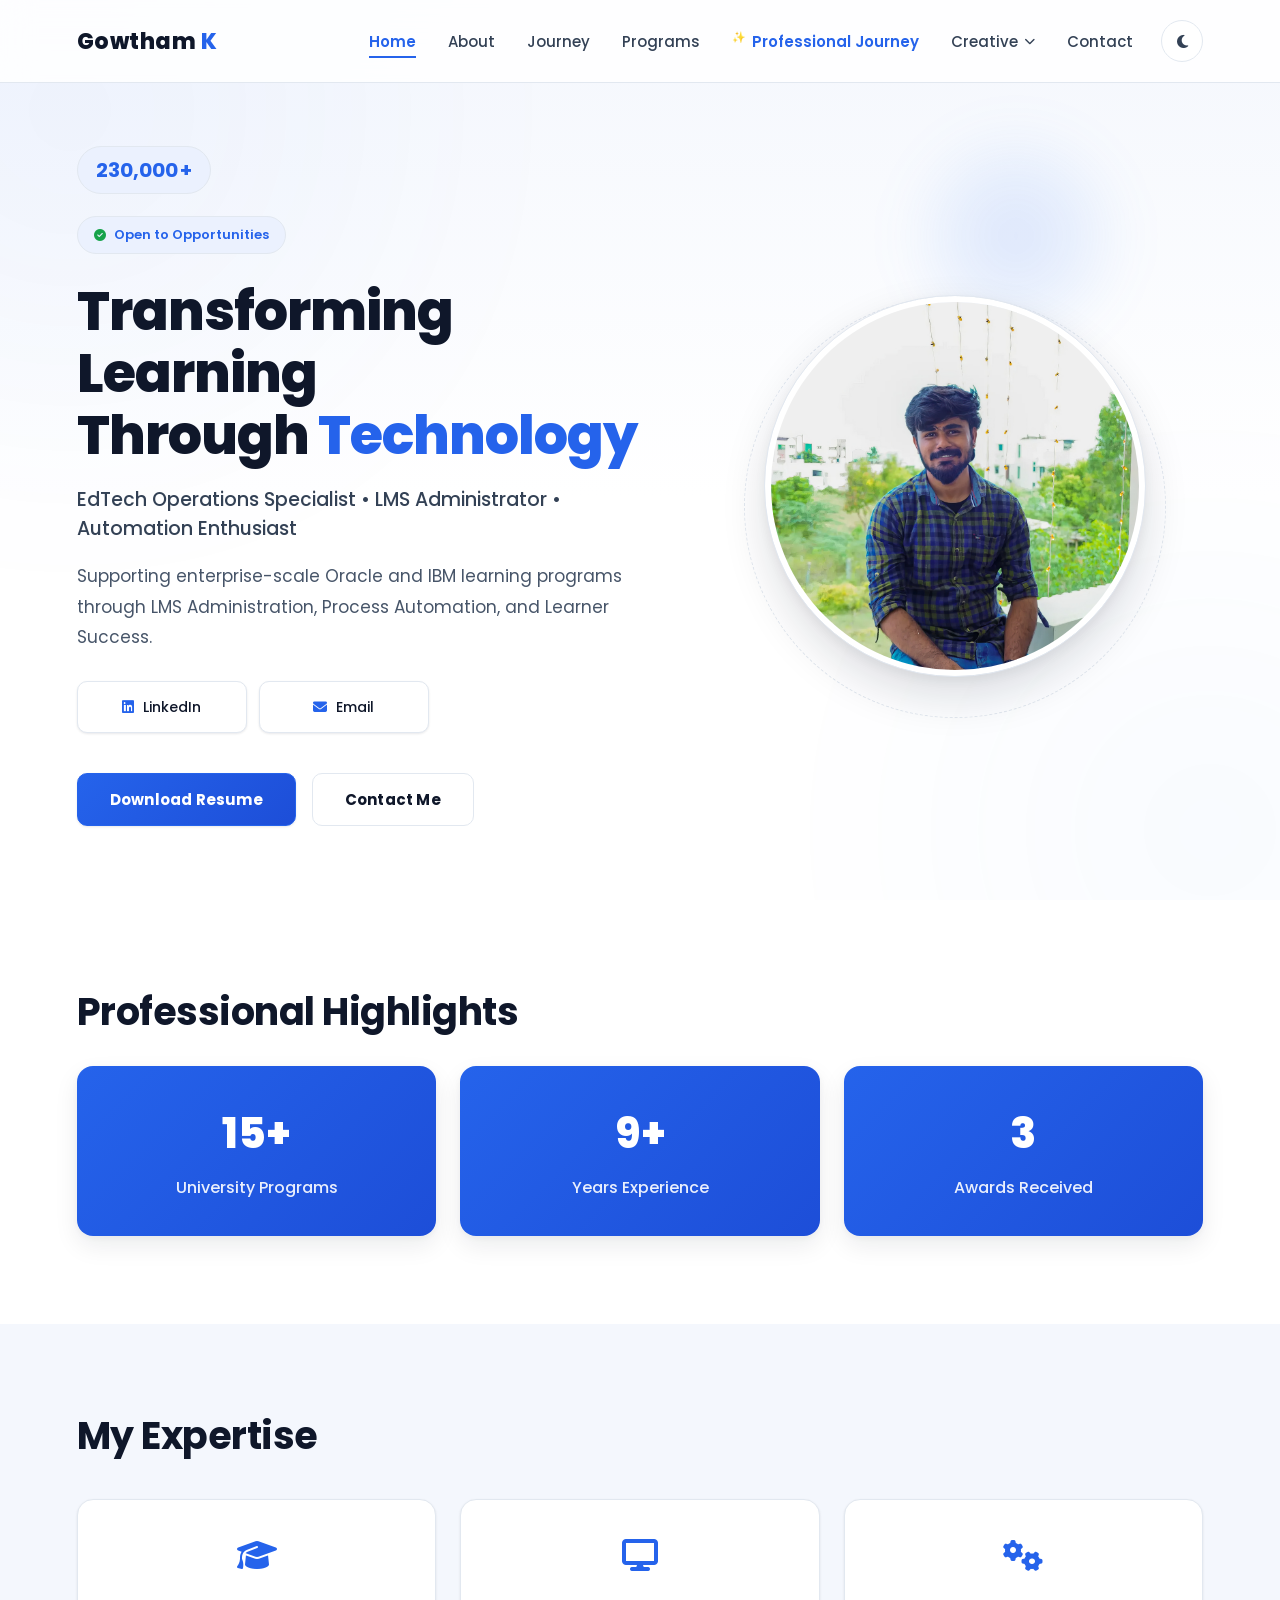
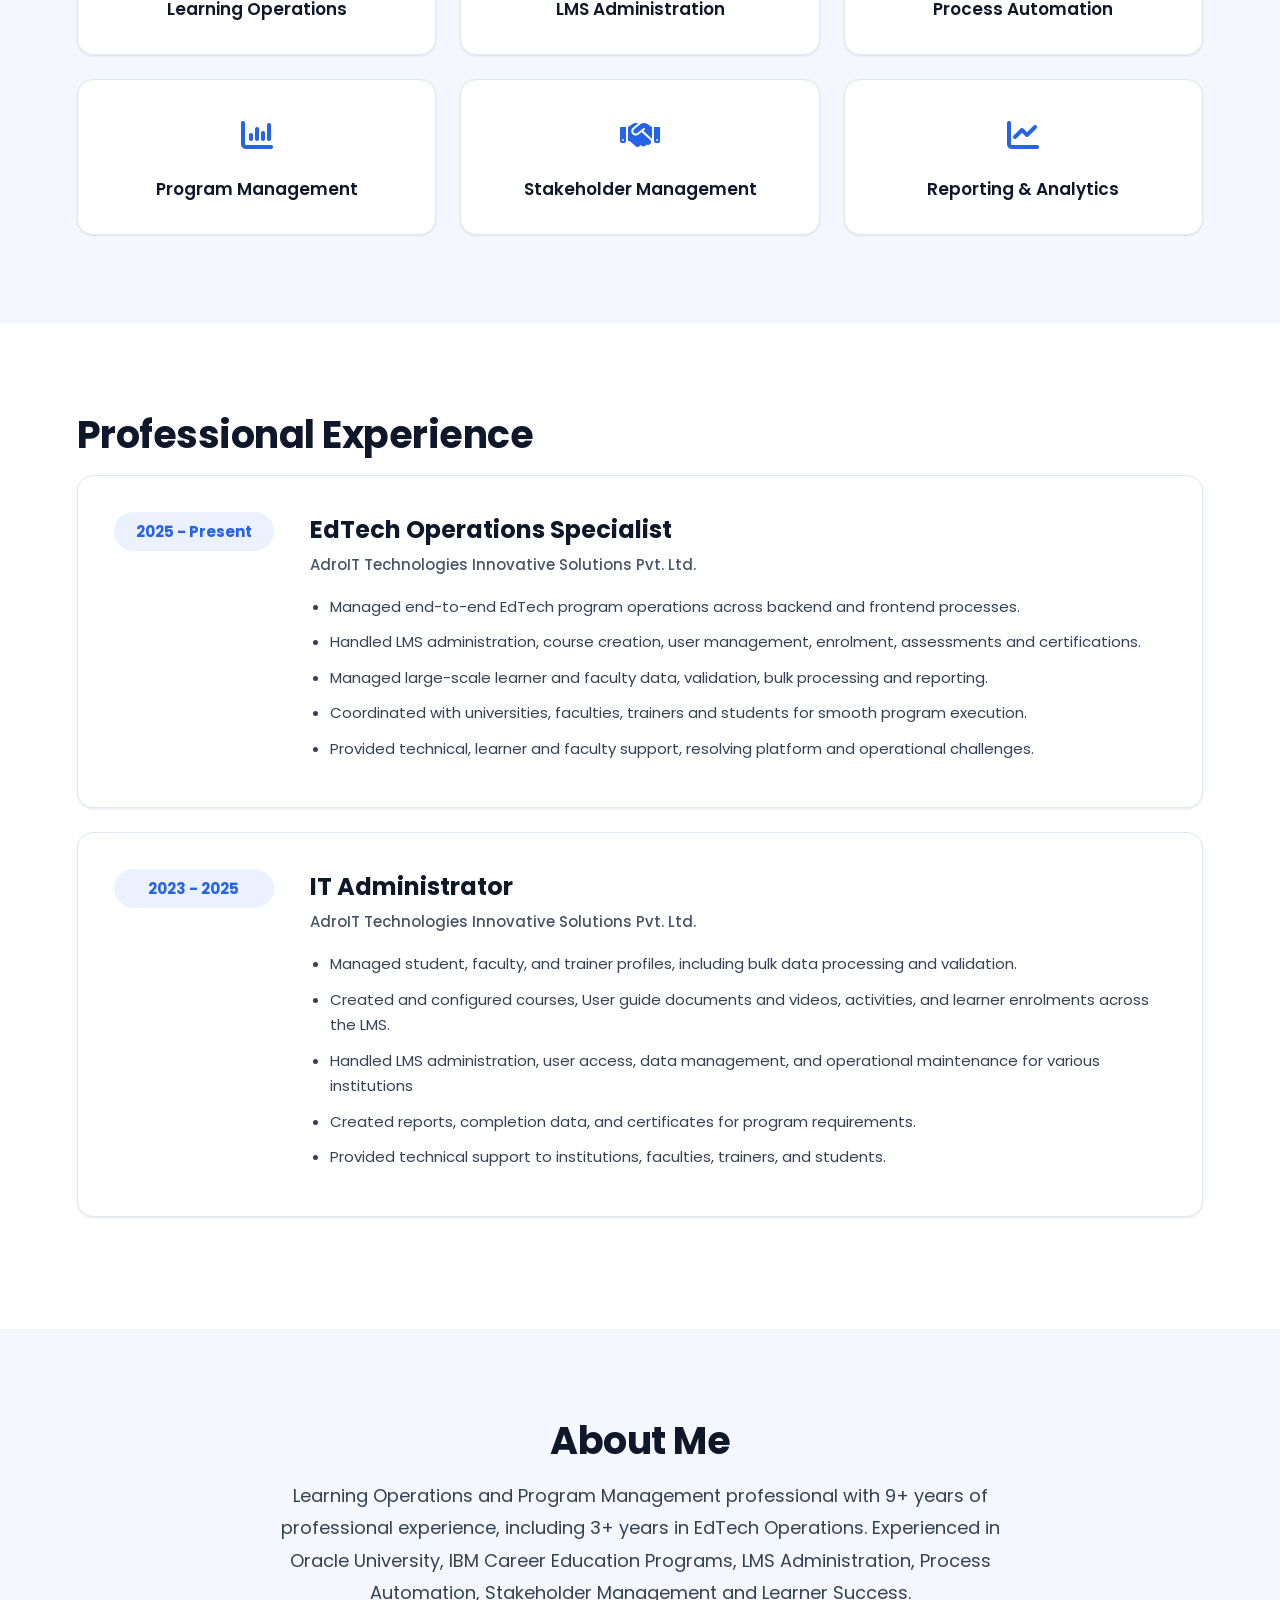
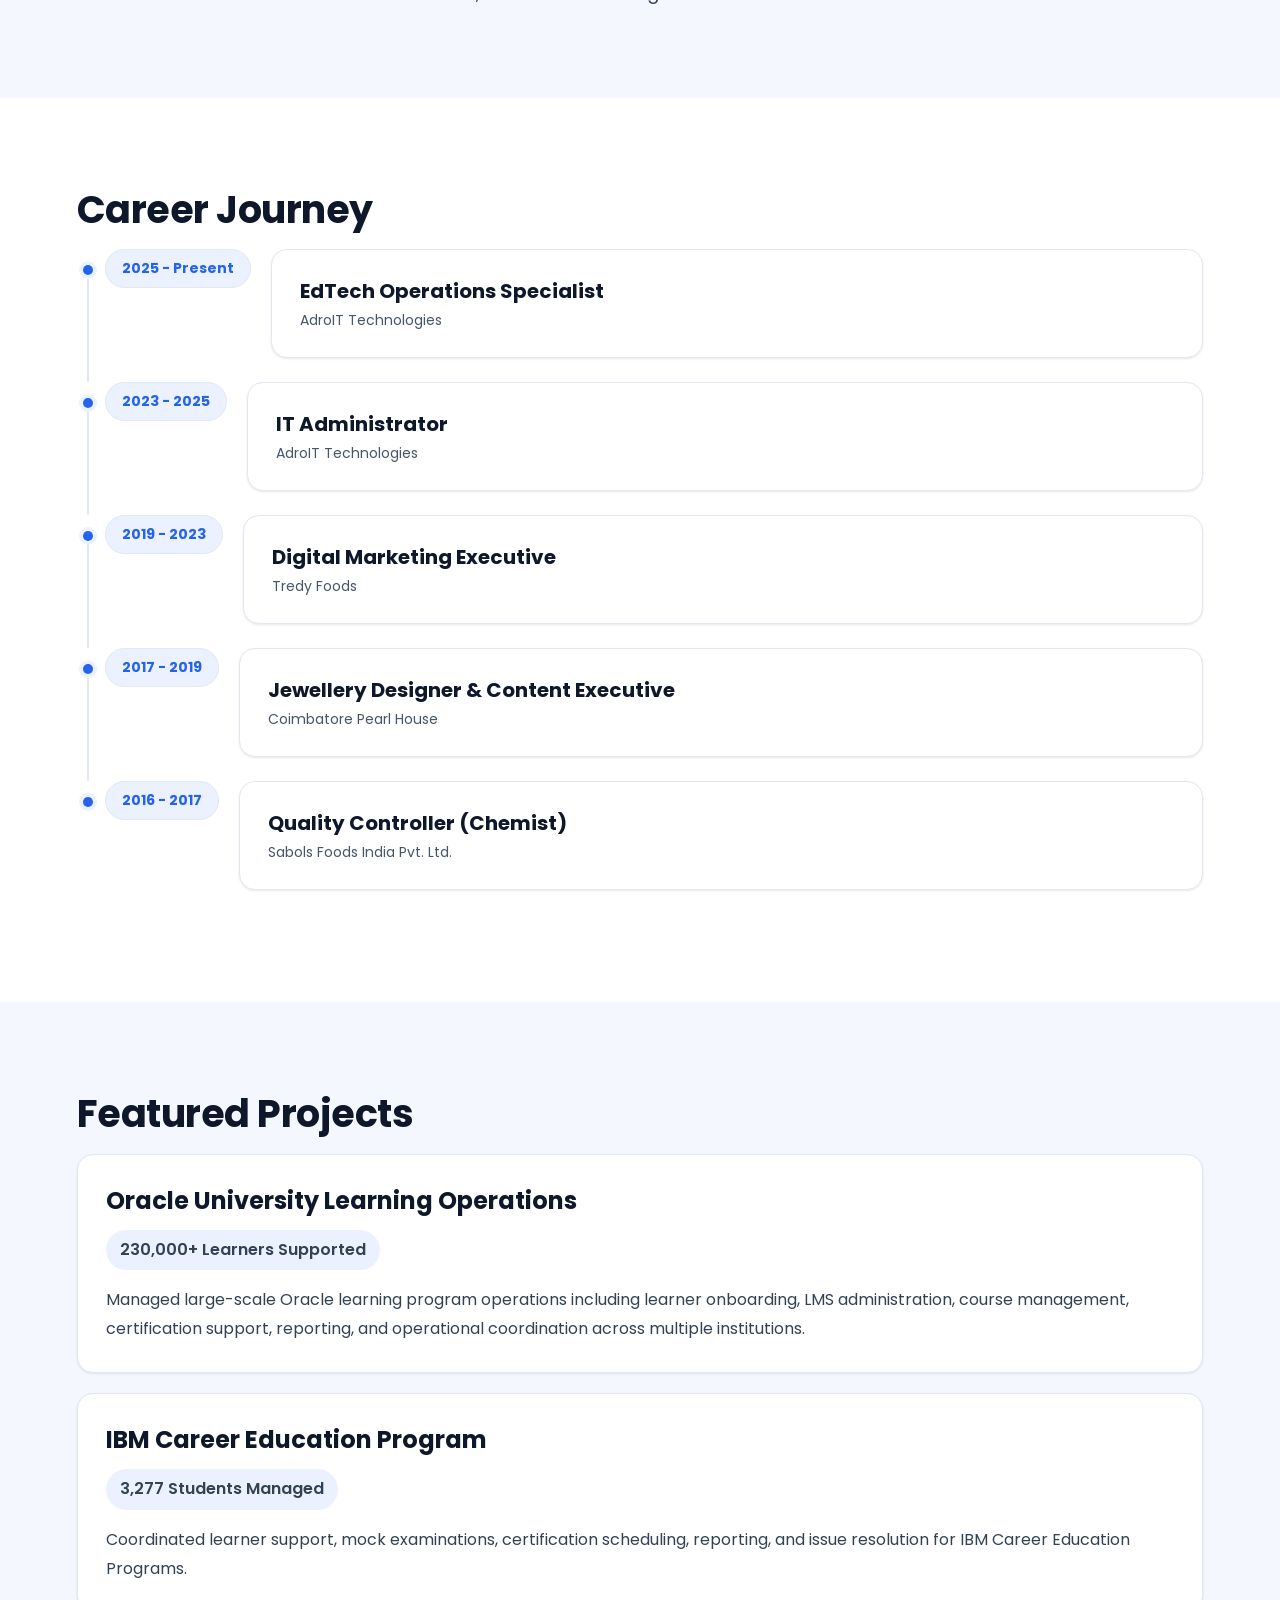
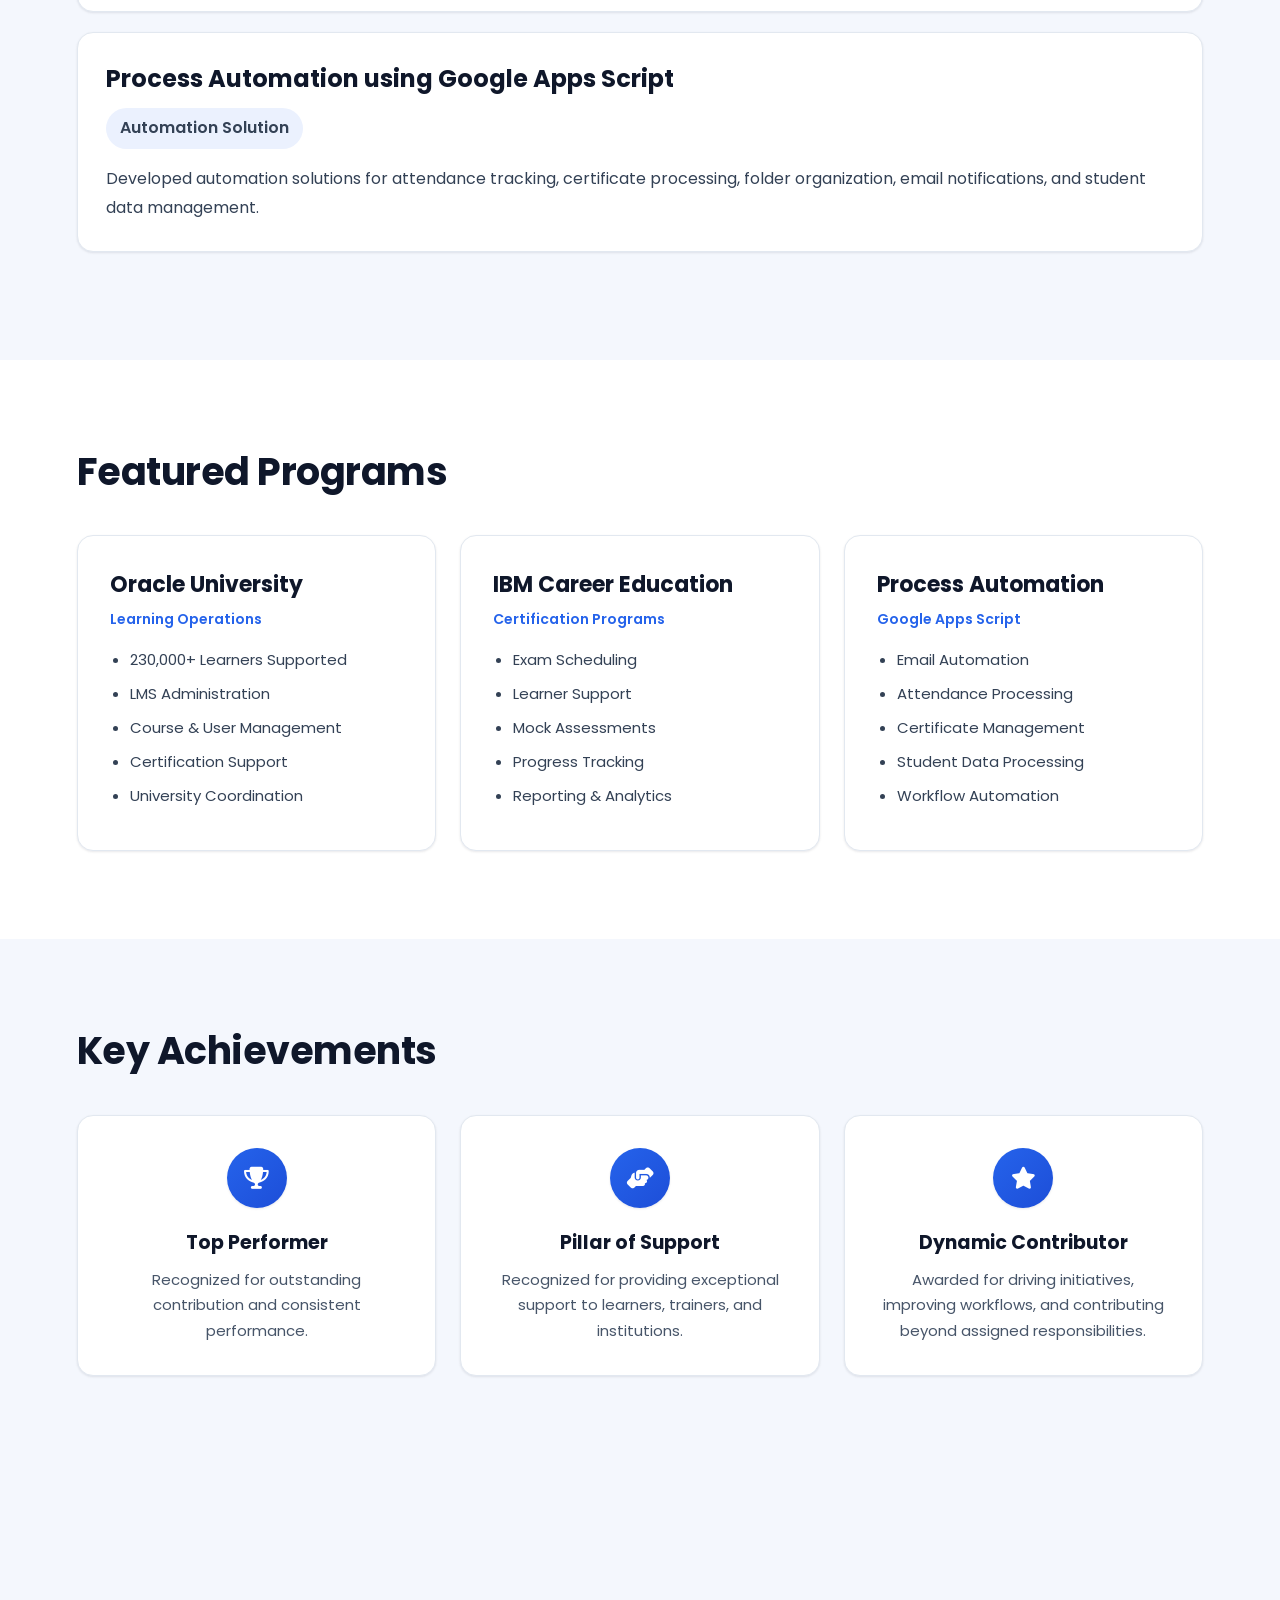
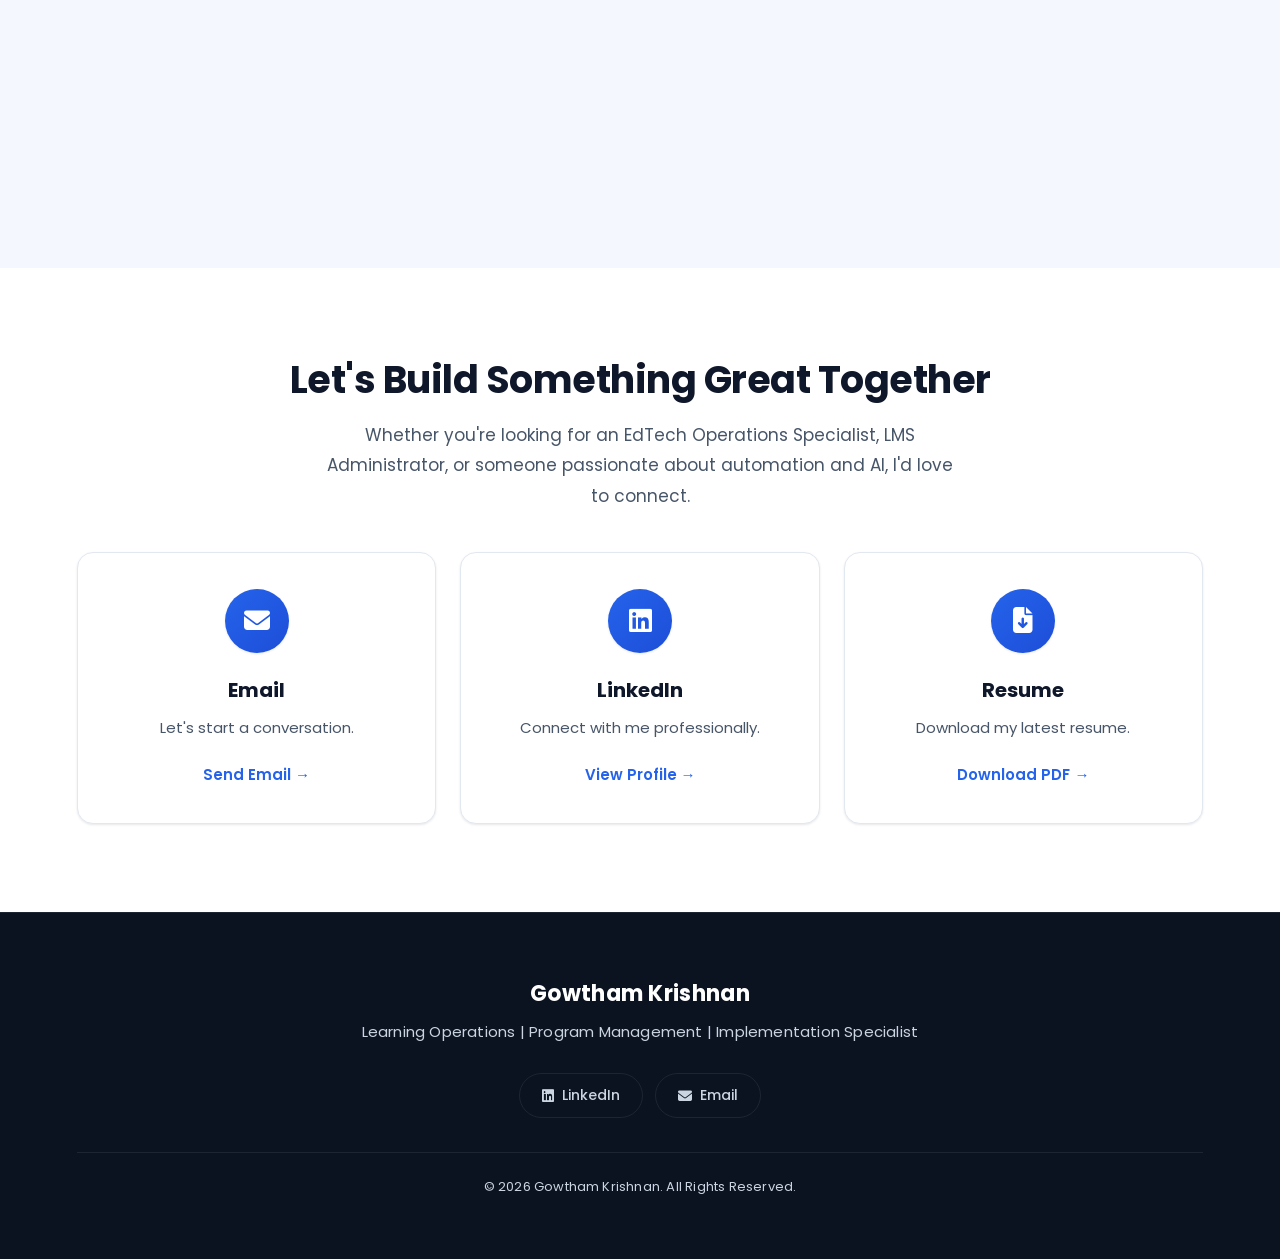
==== commit 2ef6ae3c: "Update index.html IT Admin work update" ====
--- a/index.html
+++ b/index.html
@@ -277,23 +277,23 @@
 
         <div class="experience-content">
 
-            <h3>IT Administrator</h3>
-
-            <h4>AdroIT Technologies Innovative Solutions Pvt. Ltd.</h4>
-
-            <ul>
-
-                <li>Created and managed student, faculty, and trainer profiles.</li>
-
-                <li>Created courses and managed enrollments.</li>
-
-                <li>Generated reports and certificates.</li>
-
-                <li>Provided technical support to institutions.</li>
-
-                <li>Maintained LMS data accuracy and operations.</li>
-
-            </ul>
+           <h3>IT Administrator</h3>
+
+<h4>AdroIT Technologies Innovative Solutions Pvt. Ltd.</h4>
+
+<ul>
+
+    <li>Managed student, faculty, and trainer profiles, including bulk data processing and validation.</li>
+
+    <li>Created and configured courses, User guide documents and videos, activities, and learner enrolments across the LMS.</li>
+
+    <li>Handled LMS administration, user access, data management, and operational maintenance for various institutions</li>
+
+    <li>Created reports, completion data, and certificates for program requirements.</li>
+
+    <li>Provided technical support to institutions, faculties, trainers, and students.</li>
+
+</ul>
 
         </div>
 
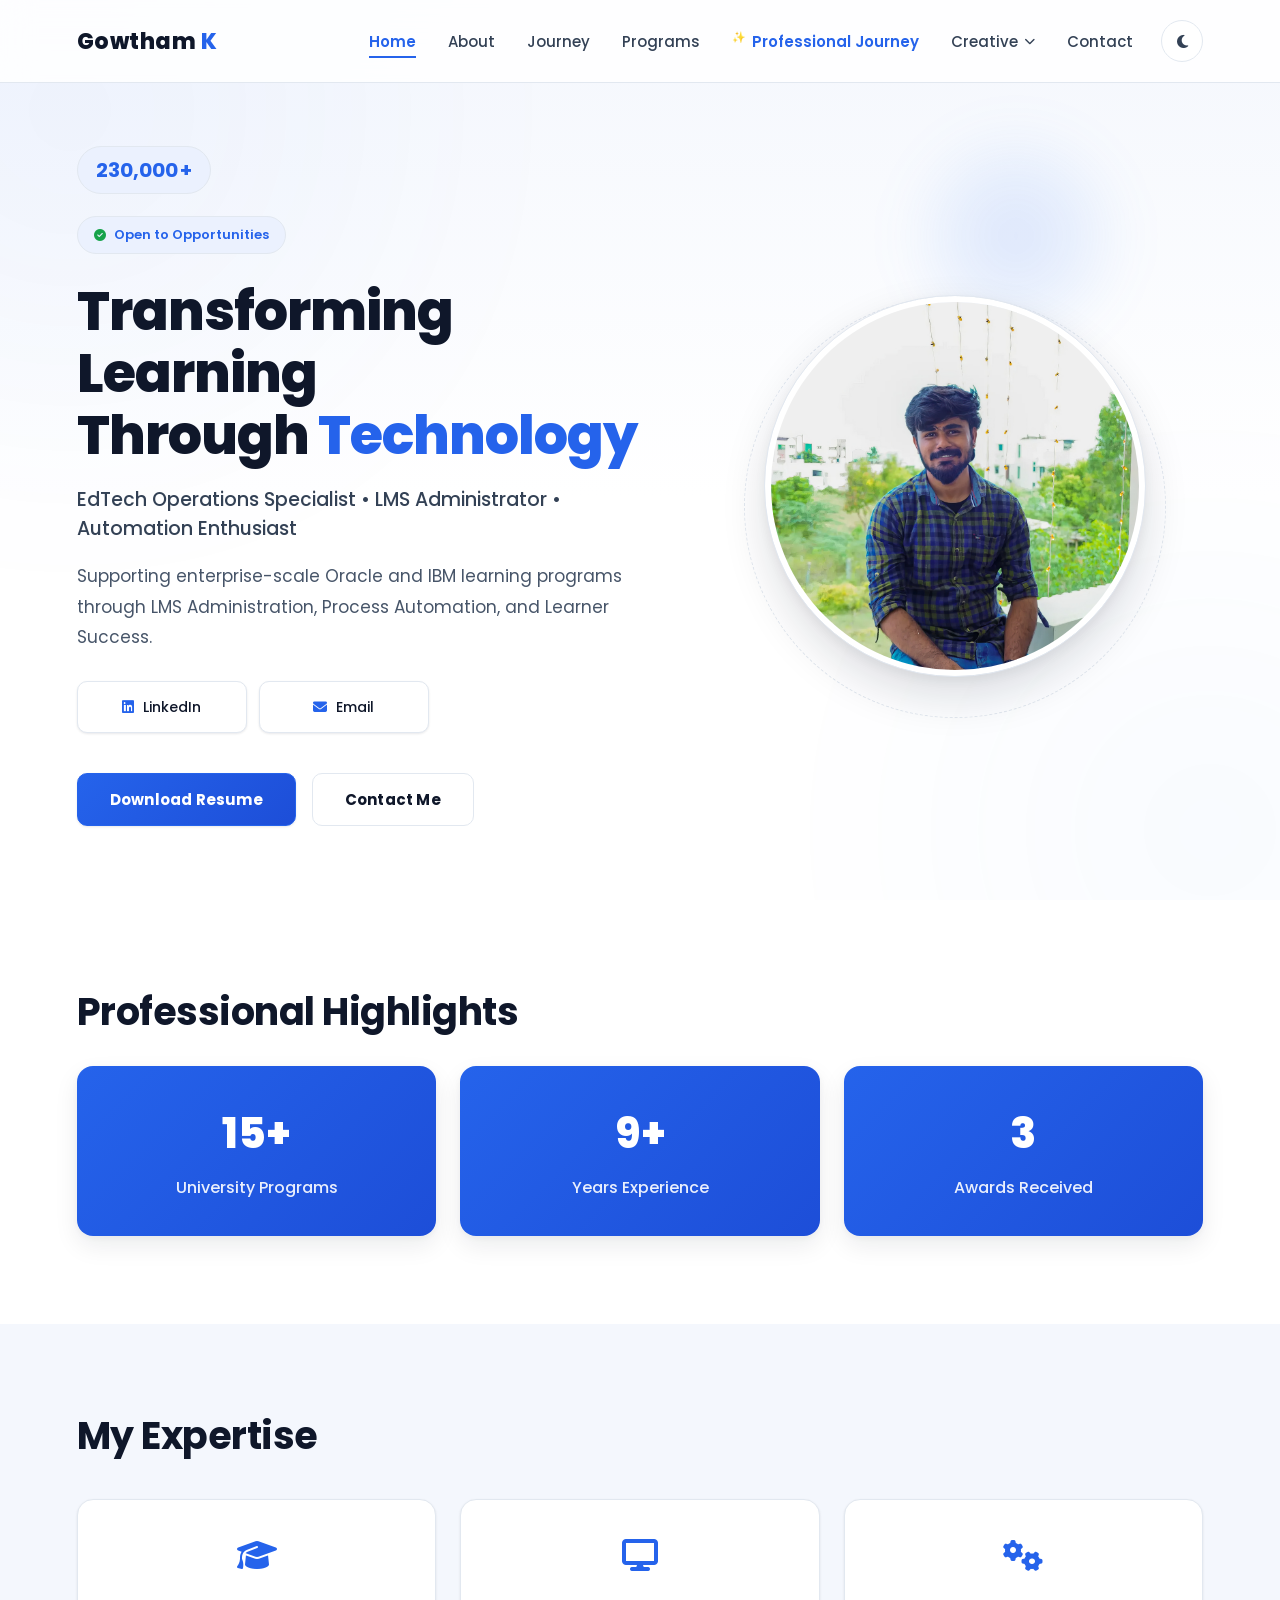
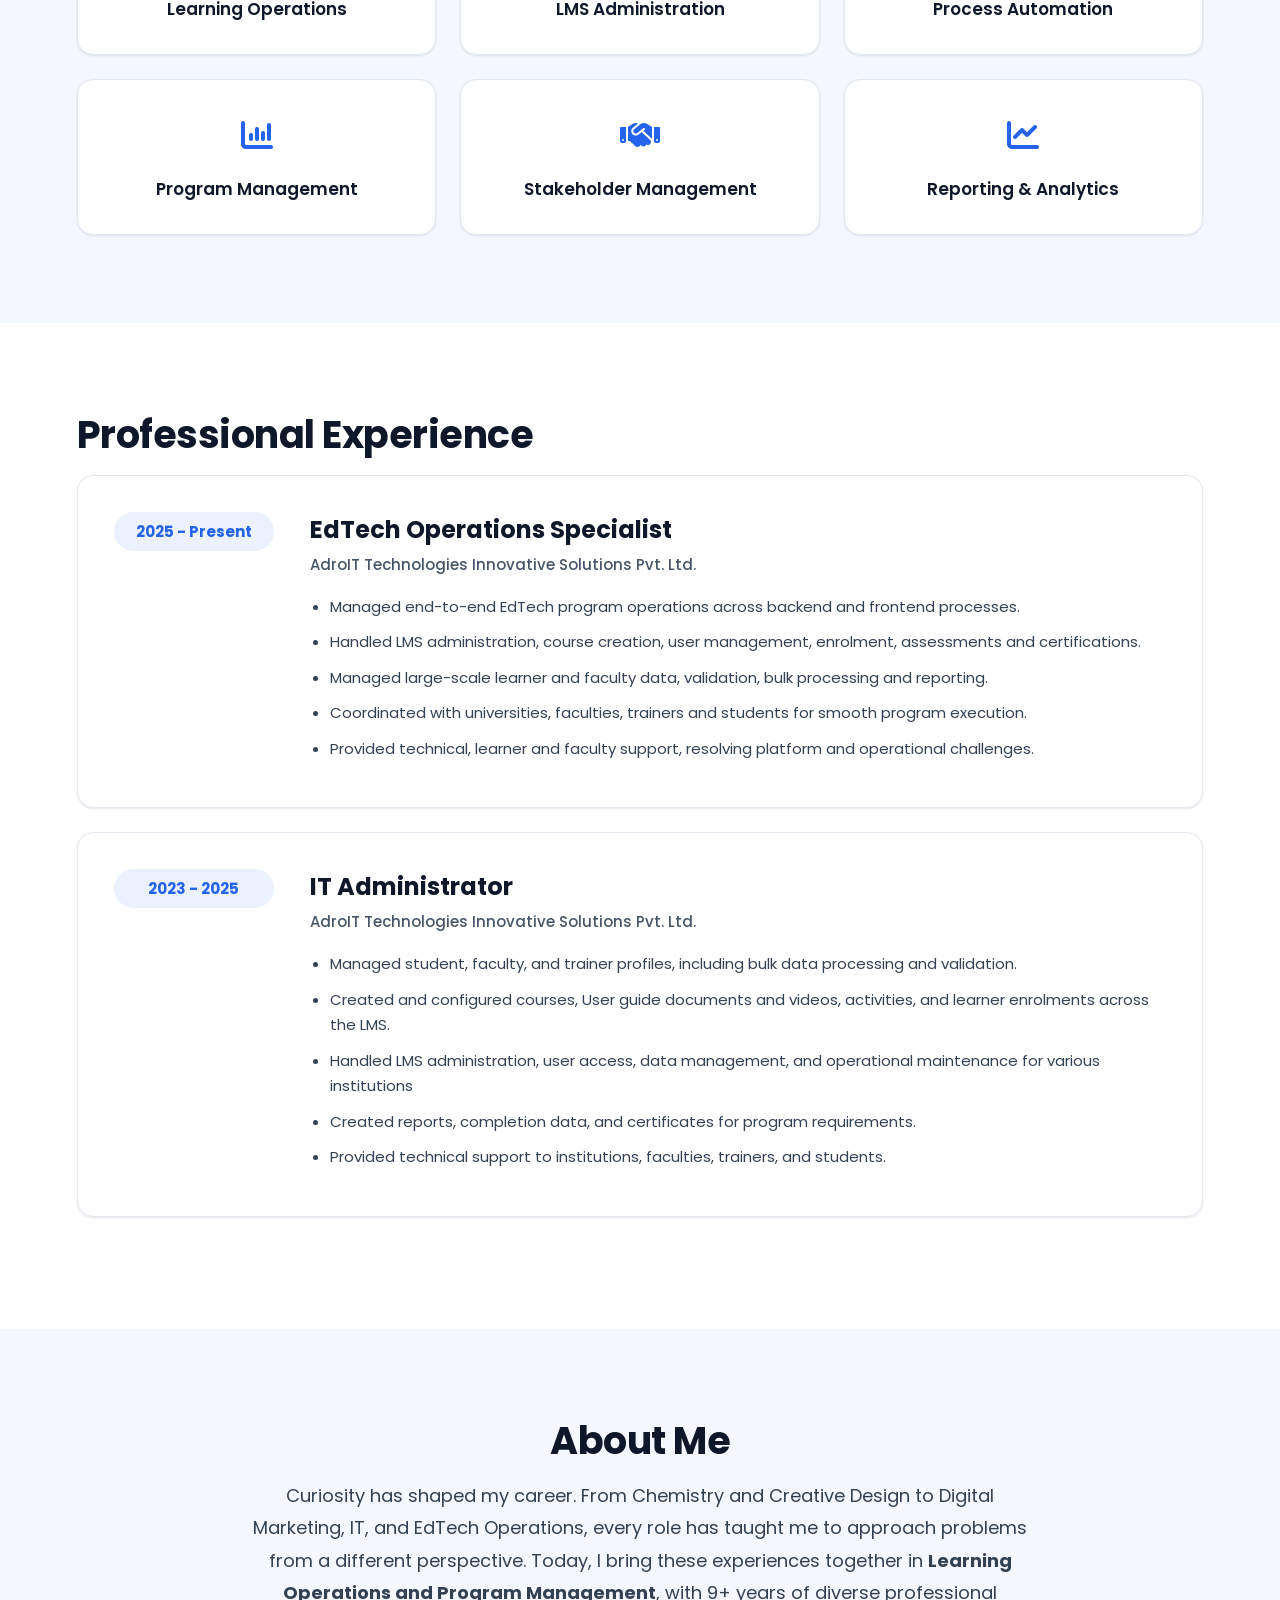
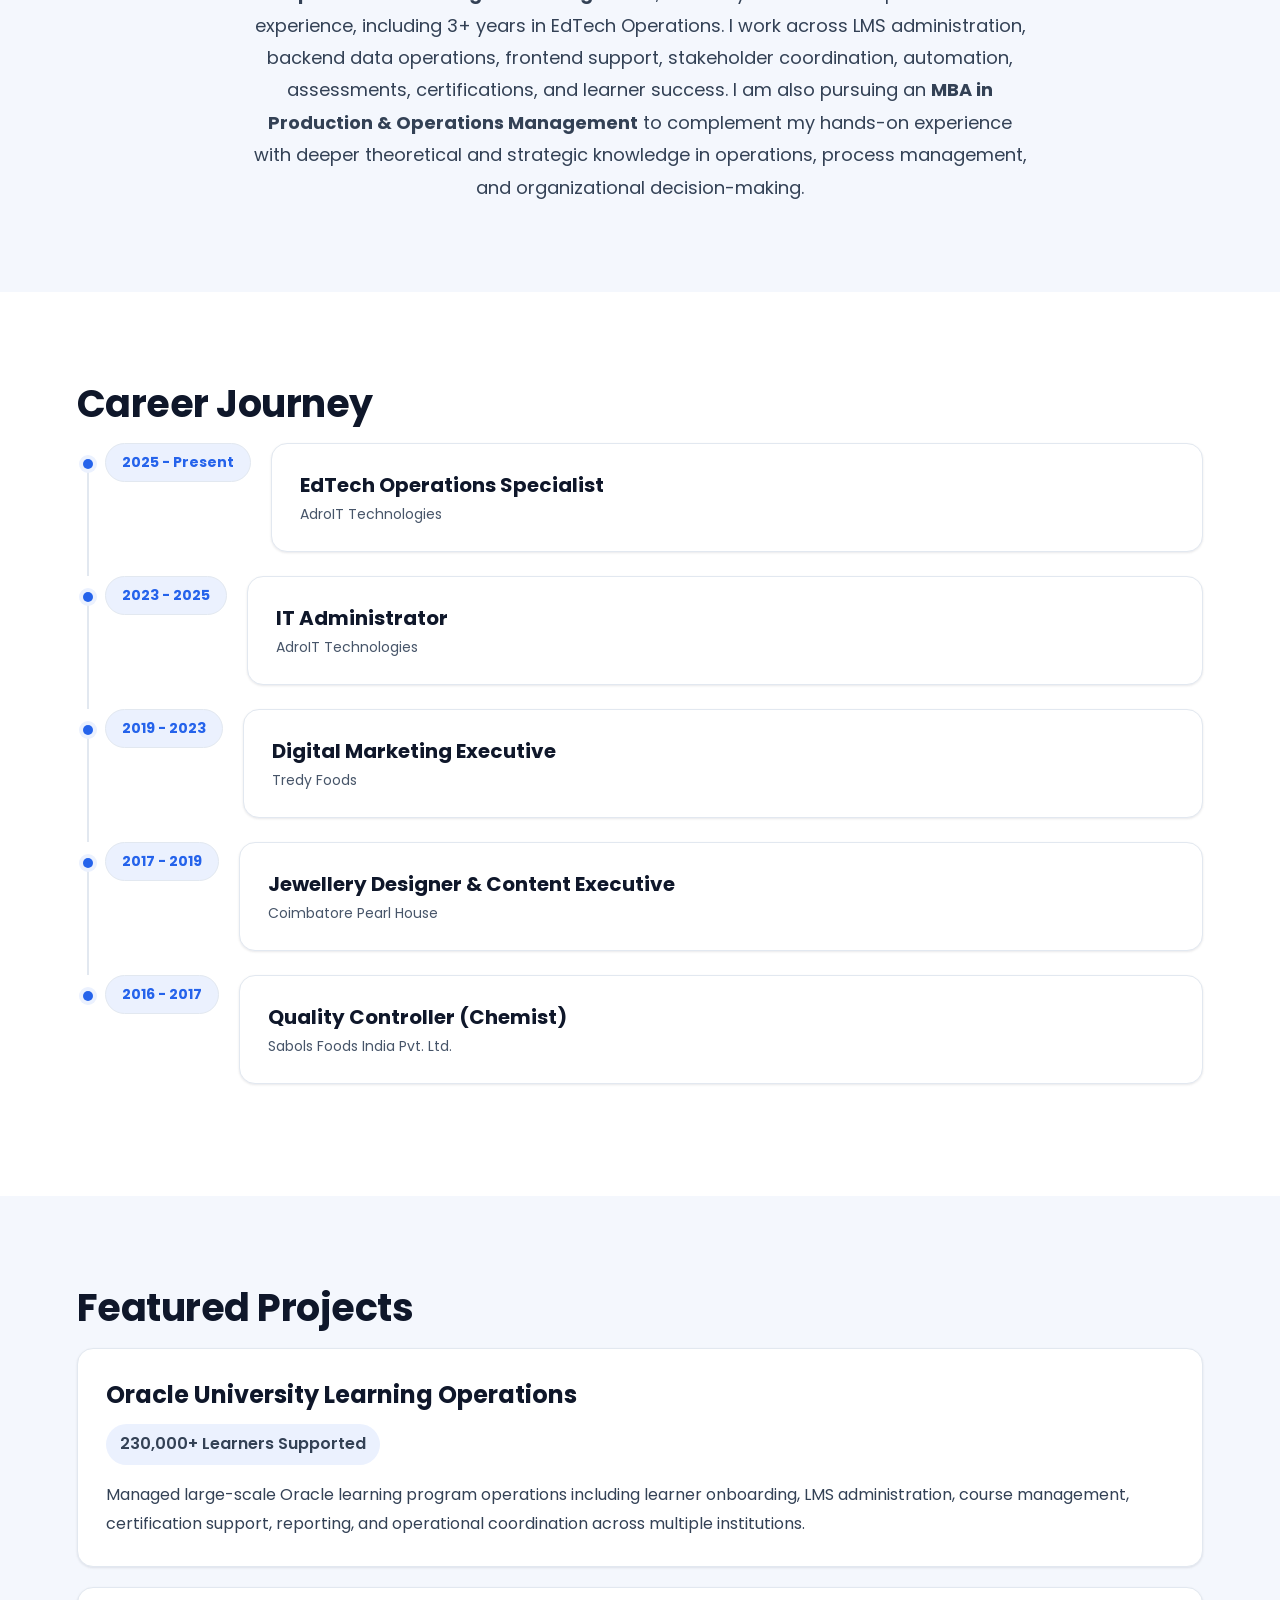
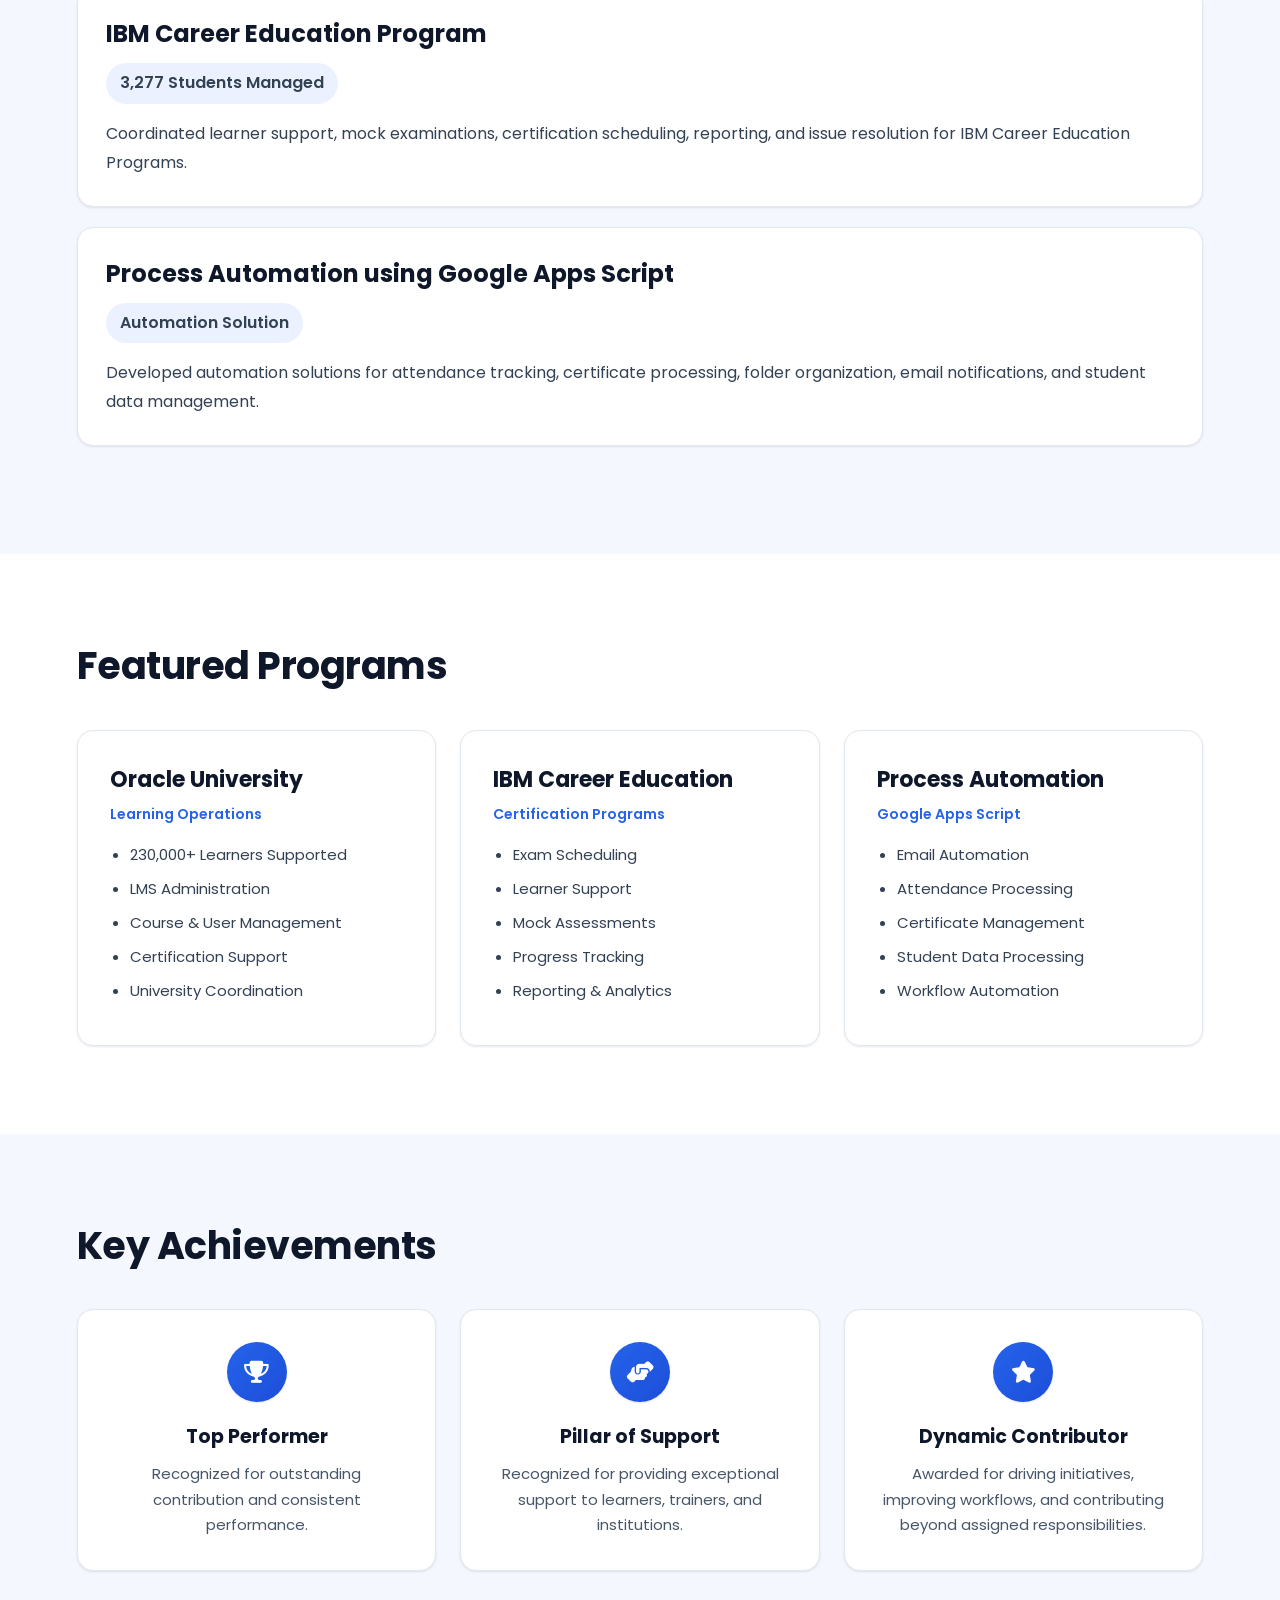
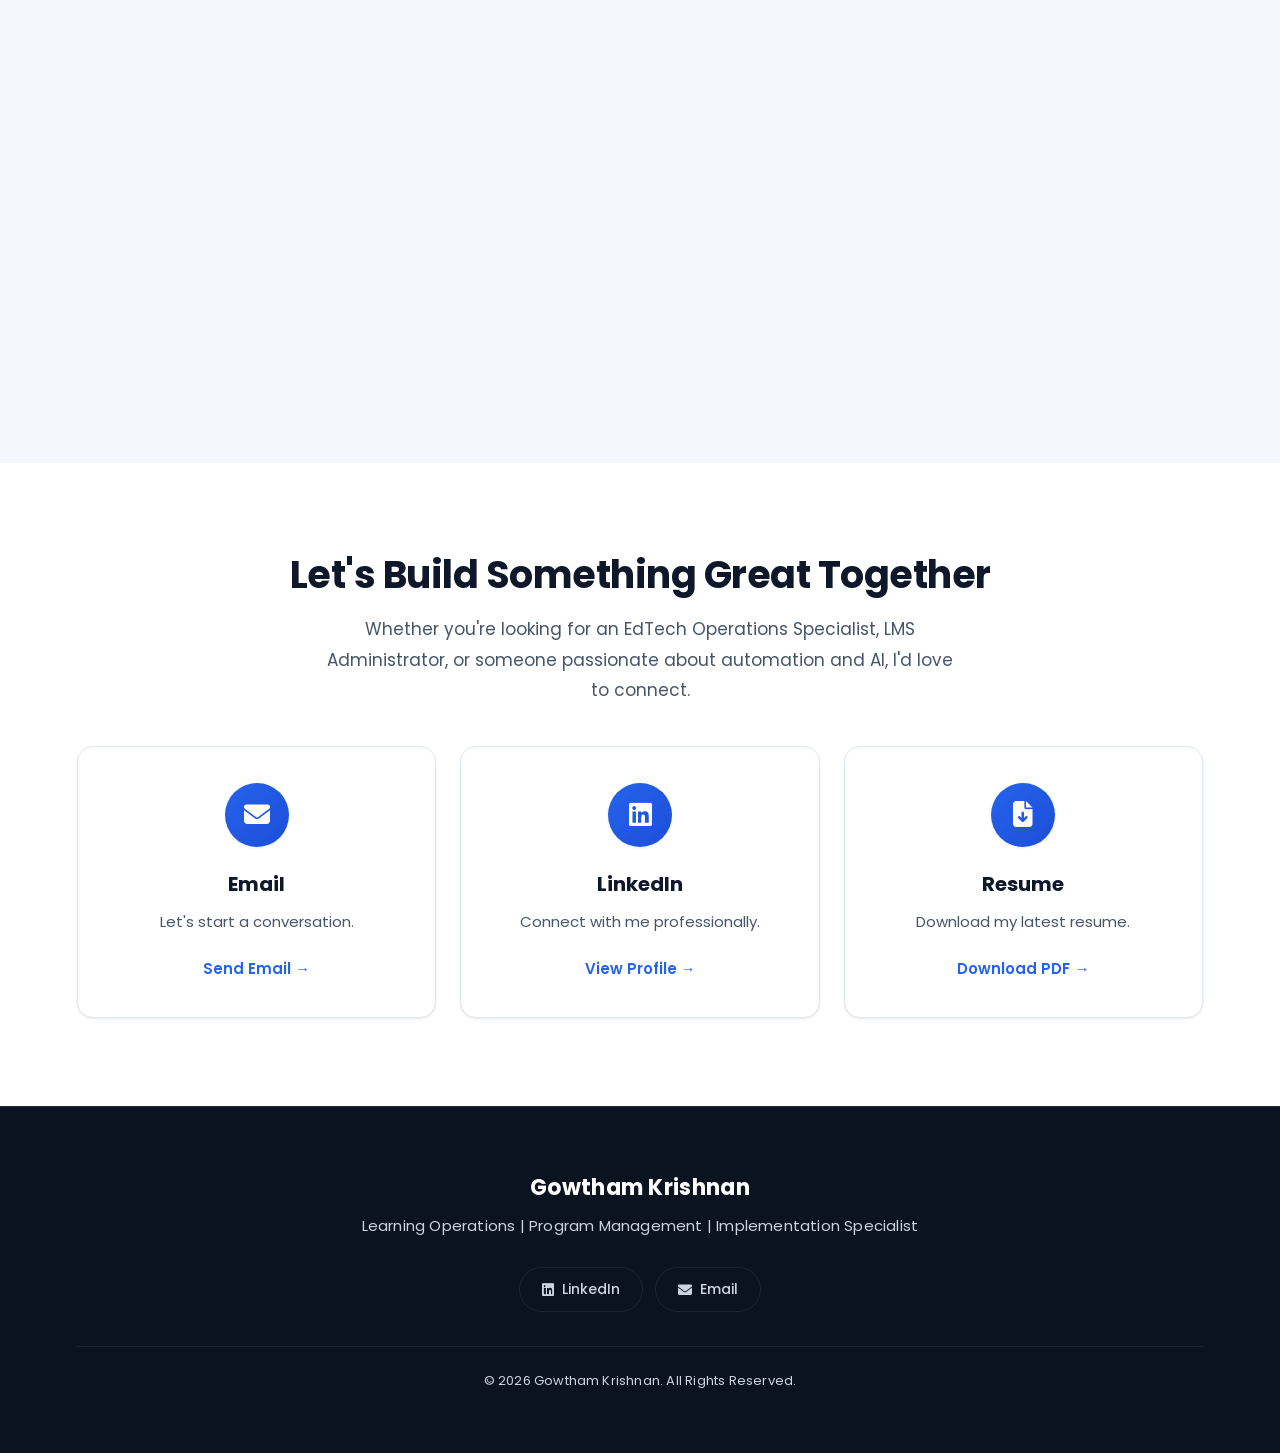
==== commit 0ccf0c60: "Update index.html about me-content update" ====
--- a/index.html
+++ b/index.html
@@ -302,16 +302,21 @@
 </section>
 <section class="about reveal" id="about">
     <h2 class="section-title">About Me</h2>
-    <p class="about-text">
-
-        Learning Operations and Program Management professional with 9+ years of
-        professional experience, including 3+ years in EdTech Operations.
-
-        Experienced in Oracle University, IBM Career Education Programs,
-        LMS Administration, Process Automation, Stakeholder Management
-        and Learner Success.
-
-    </p>
+   <p class="about-text">
+
+    Curiosity has shaped my career. From Chemistry and Creative Design to Digital Marketing,
+    IT, and EdTech Operations, every role has taught me to approach problems from a different perspective.
+
+    Today, I bring these experiences together in <strong>Learning Operations and Program Management</strong>,
+    with 9+ years of diverse professional experience, including 3+ years in EdTech Operations.
+    I work across LMS administration, backend data operations, frontend support, stakeholder coordination,
+    automation, assessments, certifications, and learner success.
+
+    I am also pursuing an <strong>MBA in Production &amp; Operations Management</strong> to complement
+    my hands-on experience with deeper theoretical and strategic knowledge in operations,
+    process management, and organizational decision-making.
+
+</p>
 
 </section>
 <section class="timeline reveal" id="journey">
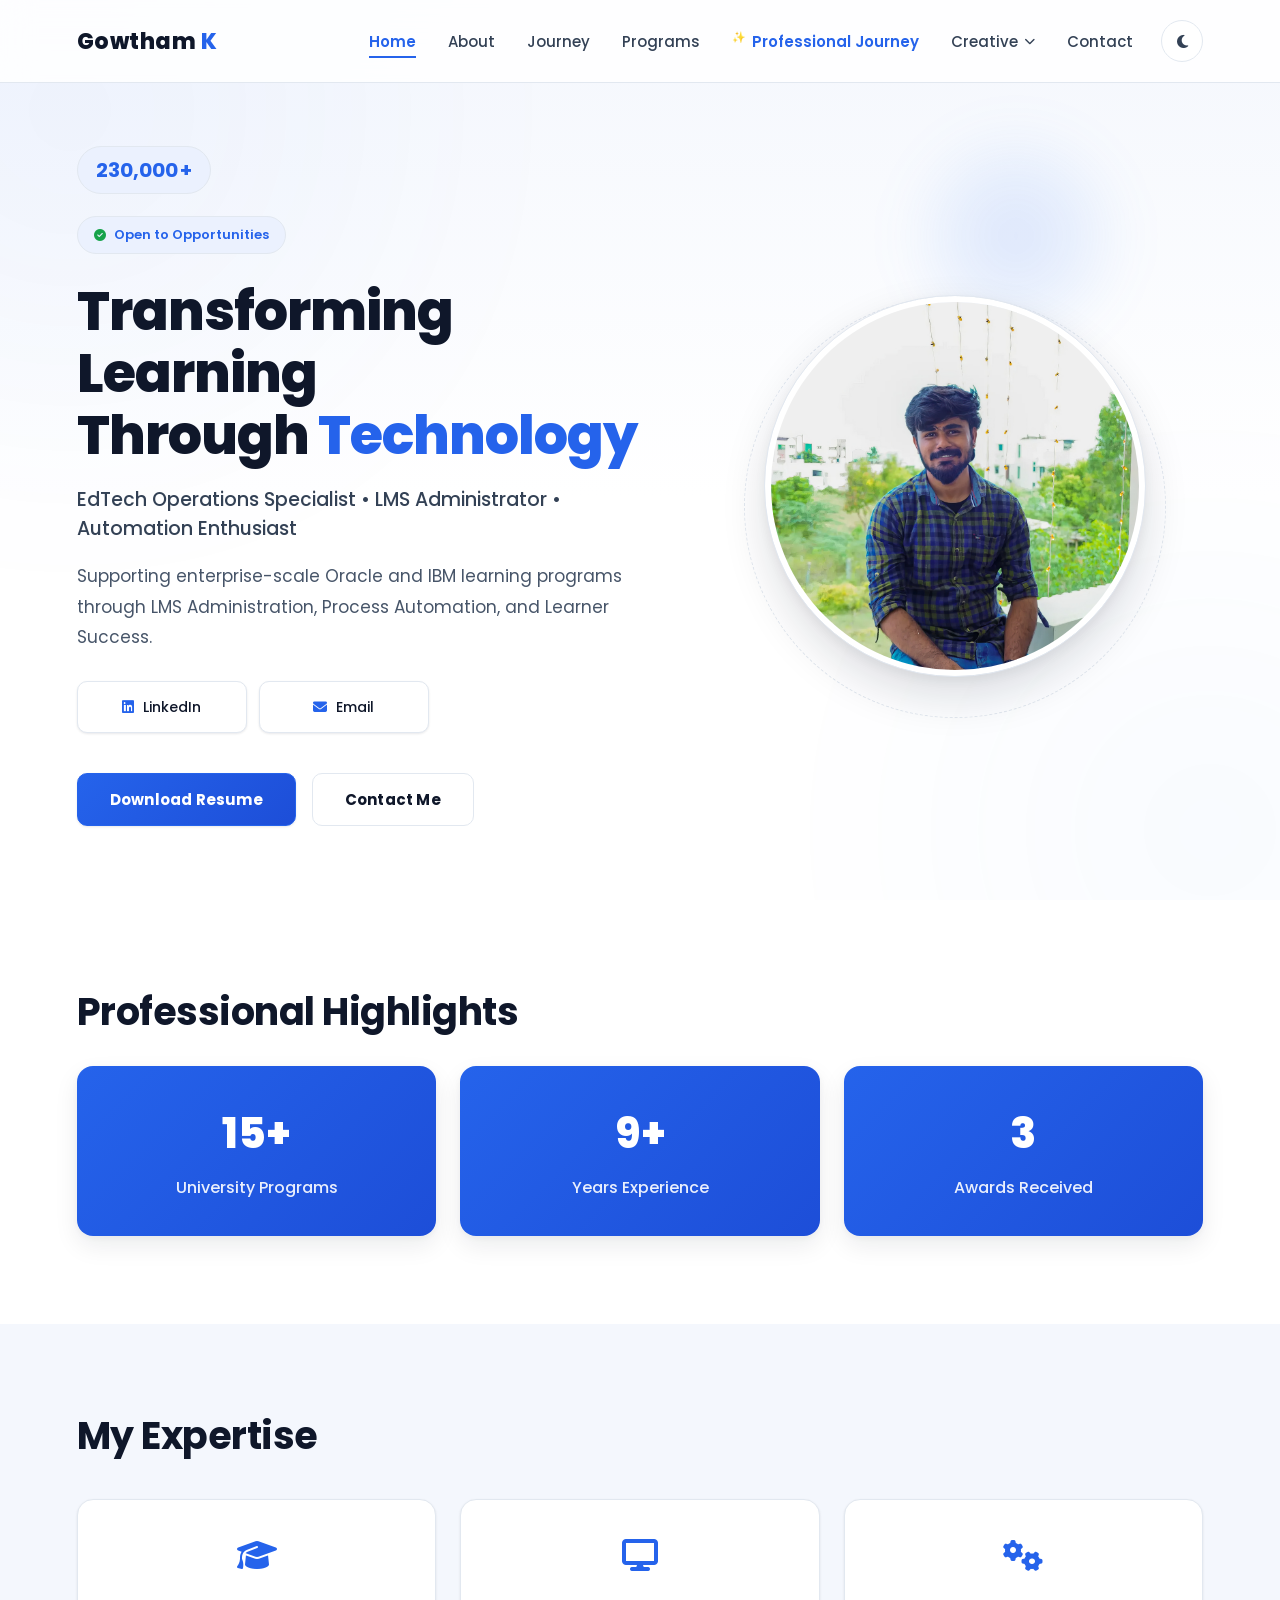
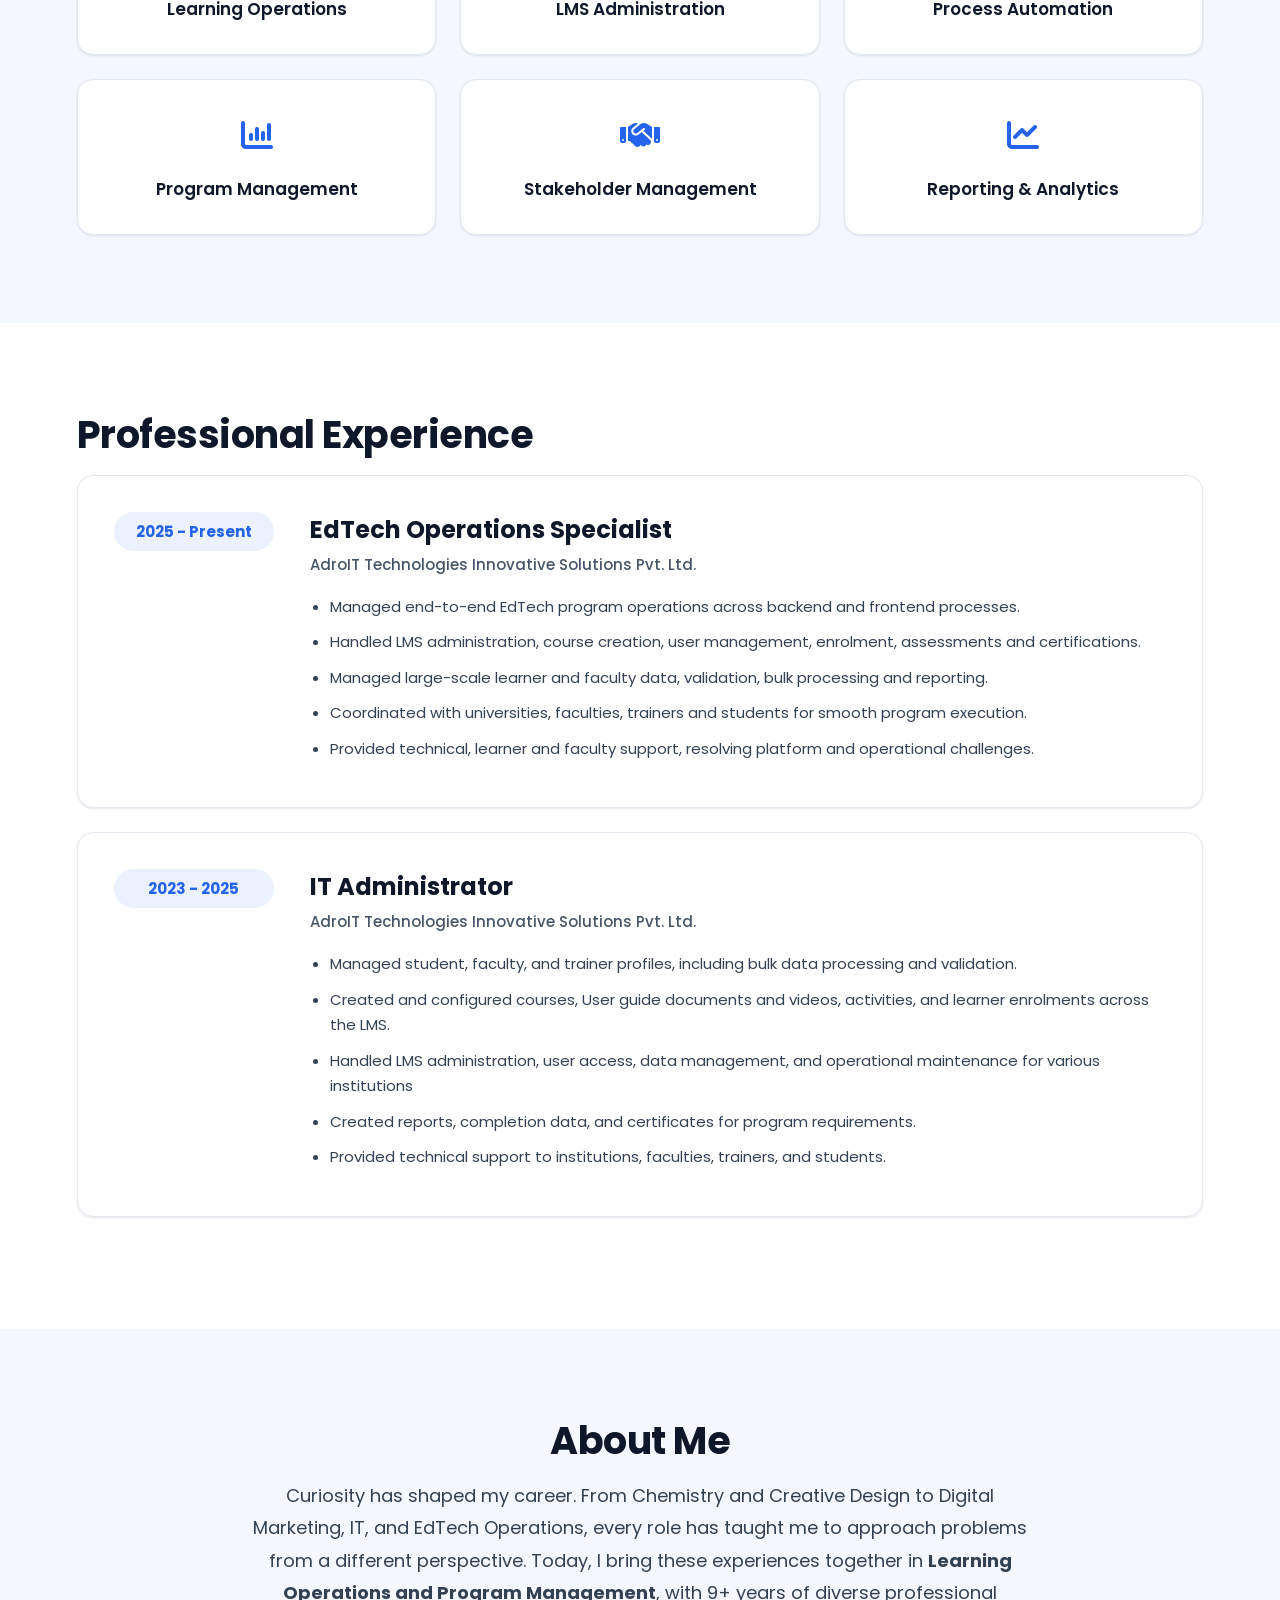
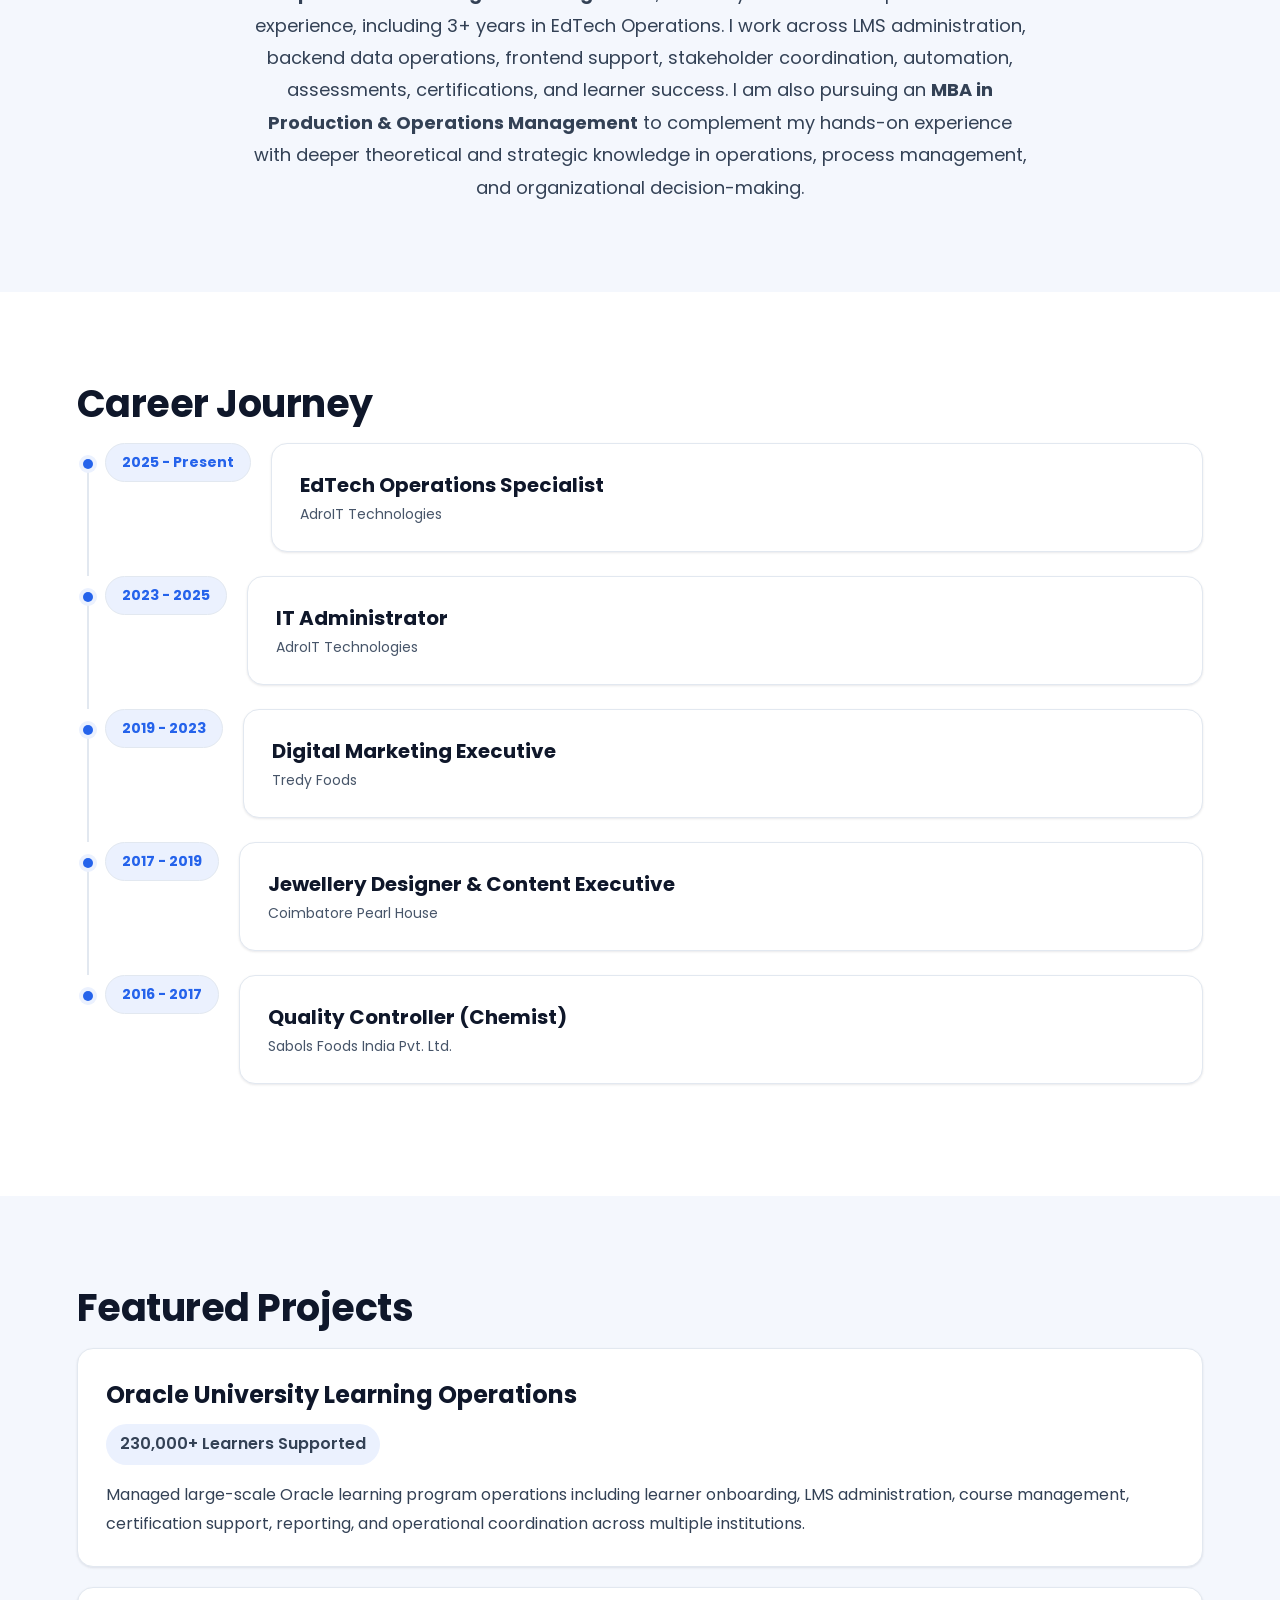
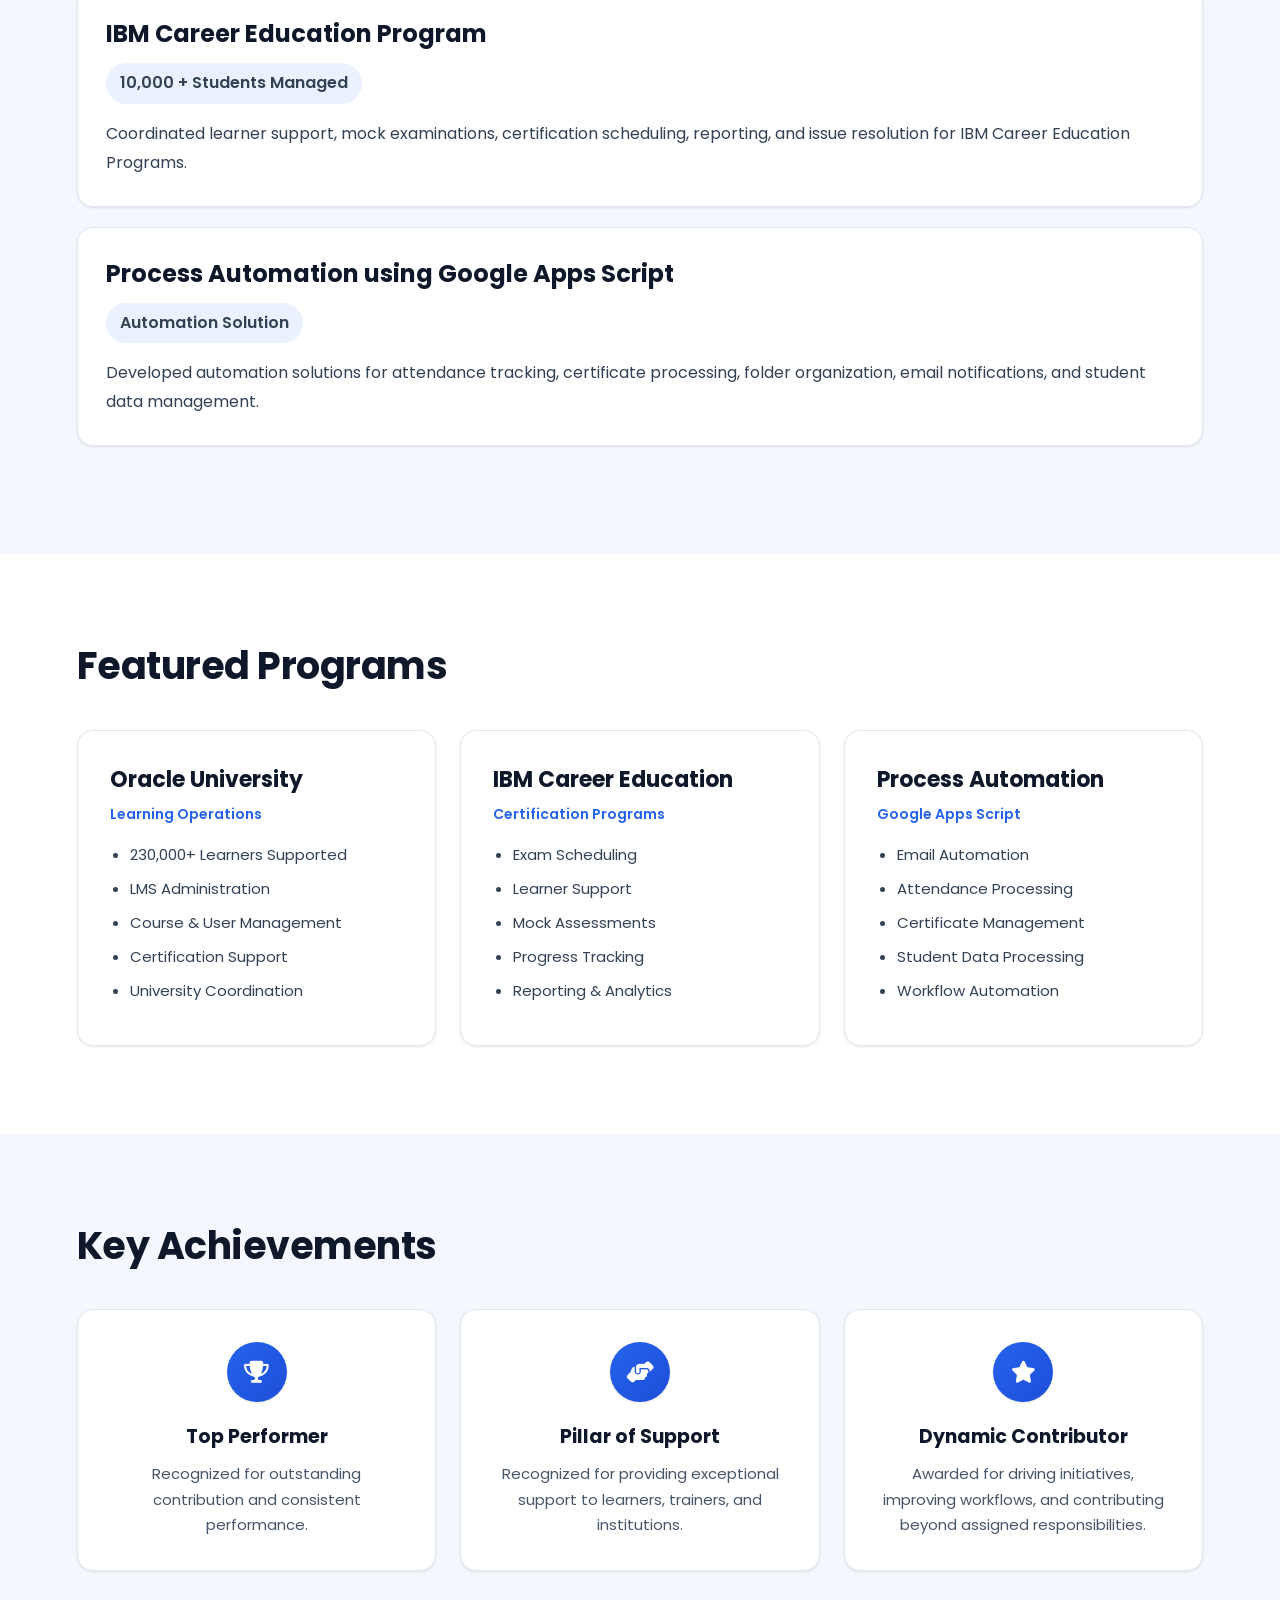
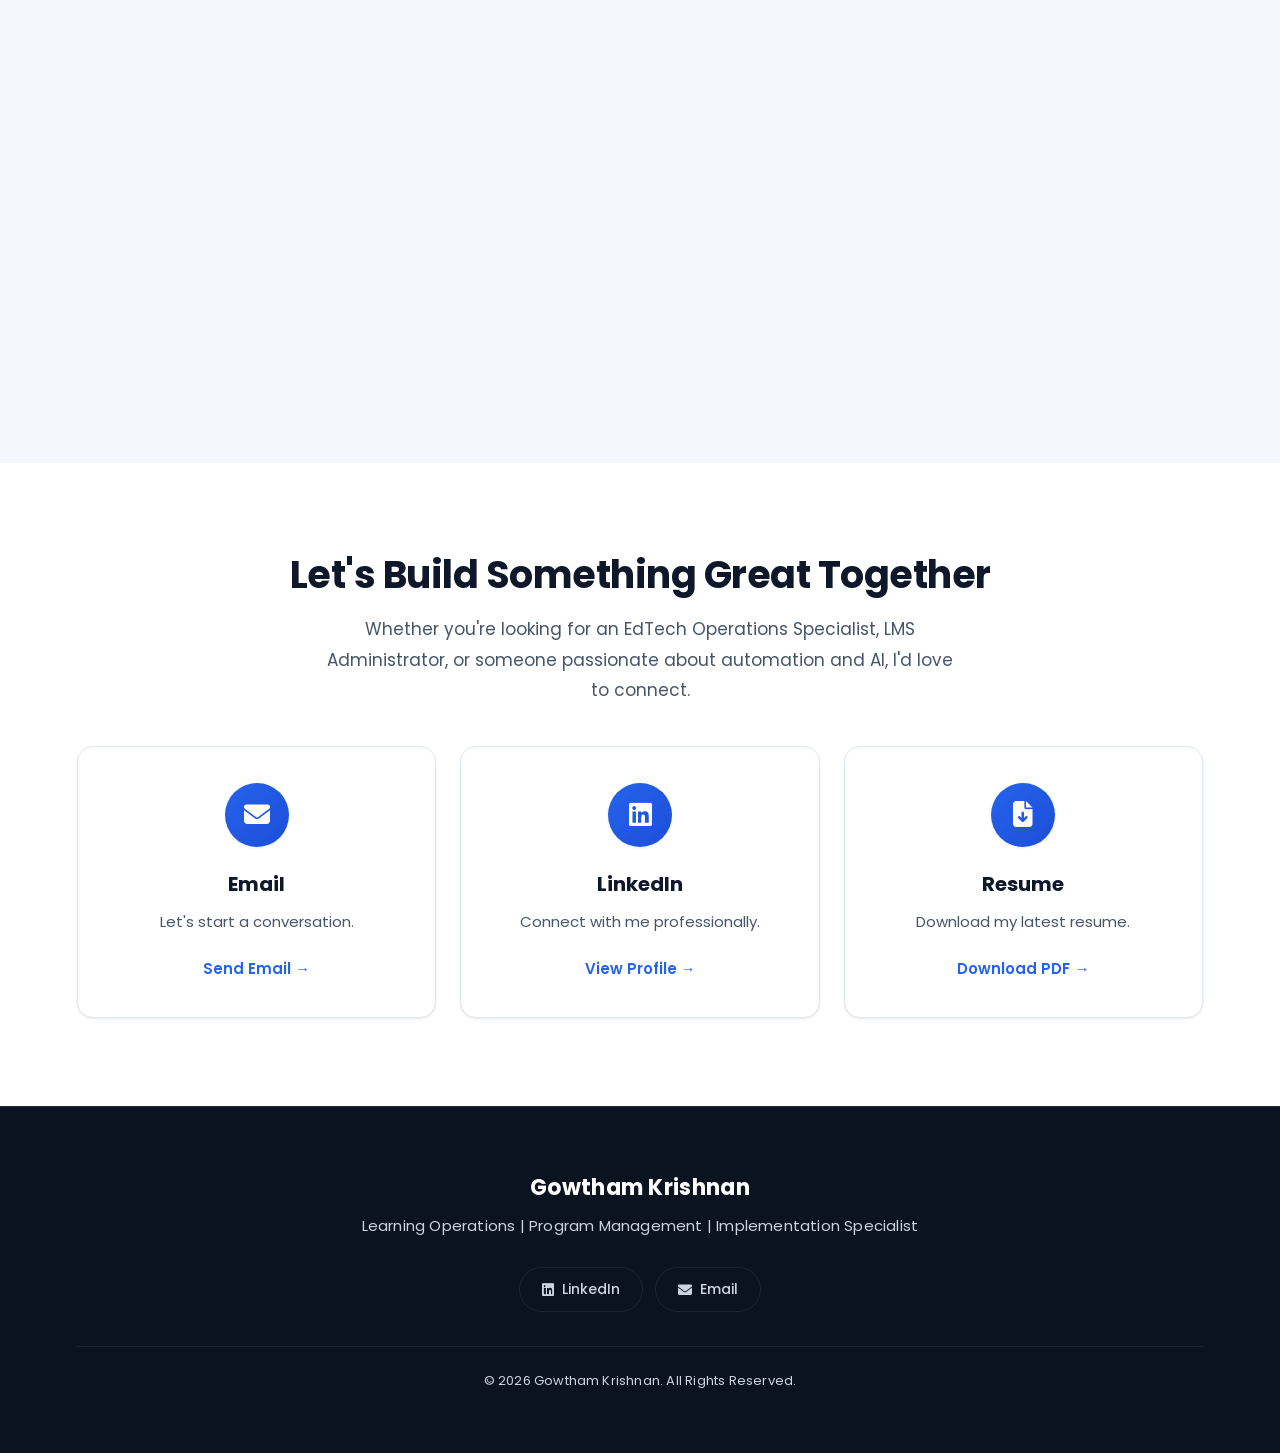
==== commit ddecf2e2: "Update index.html IBM career education program" ====
--- a/index.html
+++ b/index.html
@@ -396,7 +396,7 @@
         <h3>IBM Career Education Program</h3>
 
         <p class="project-tag">
-            3,277 Students Managed
+            10,000 + Students Managed
         </p>
 
         <p>
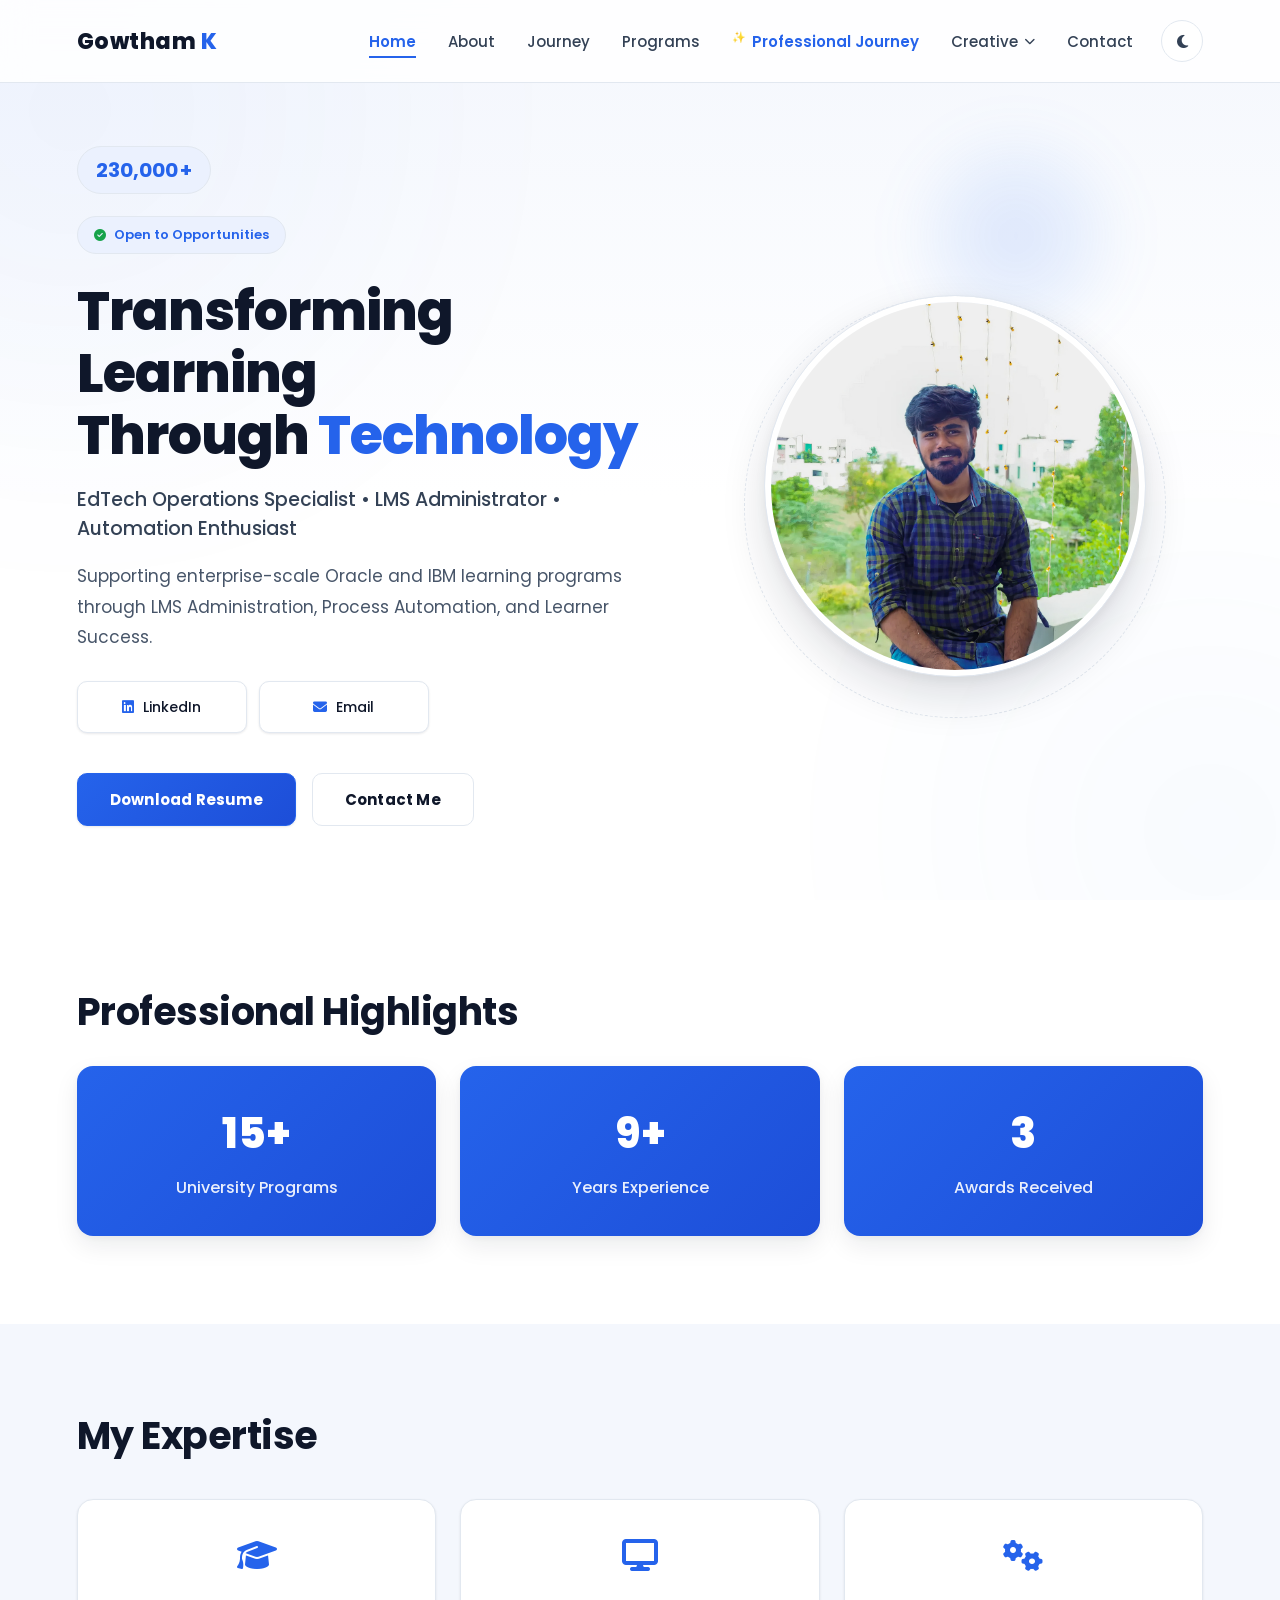
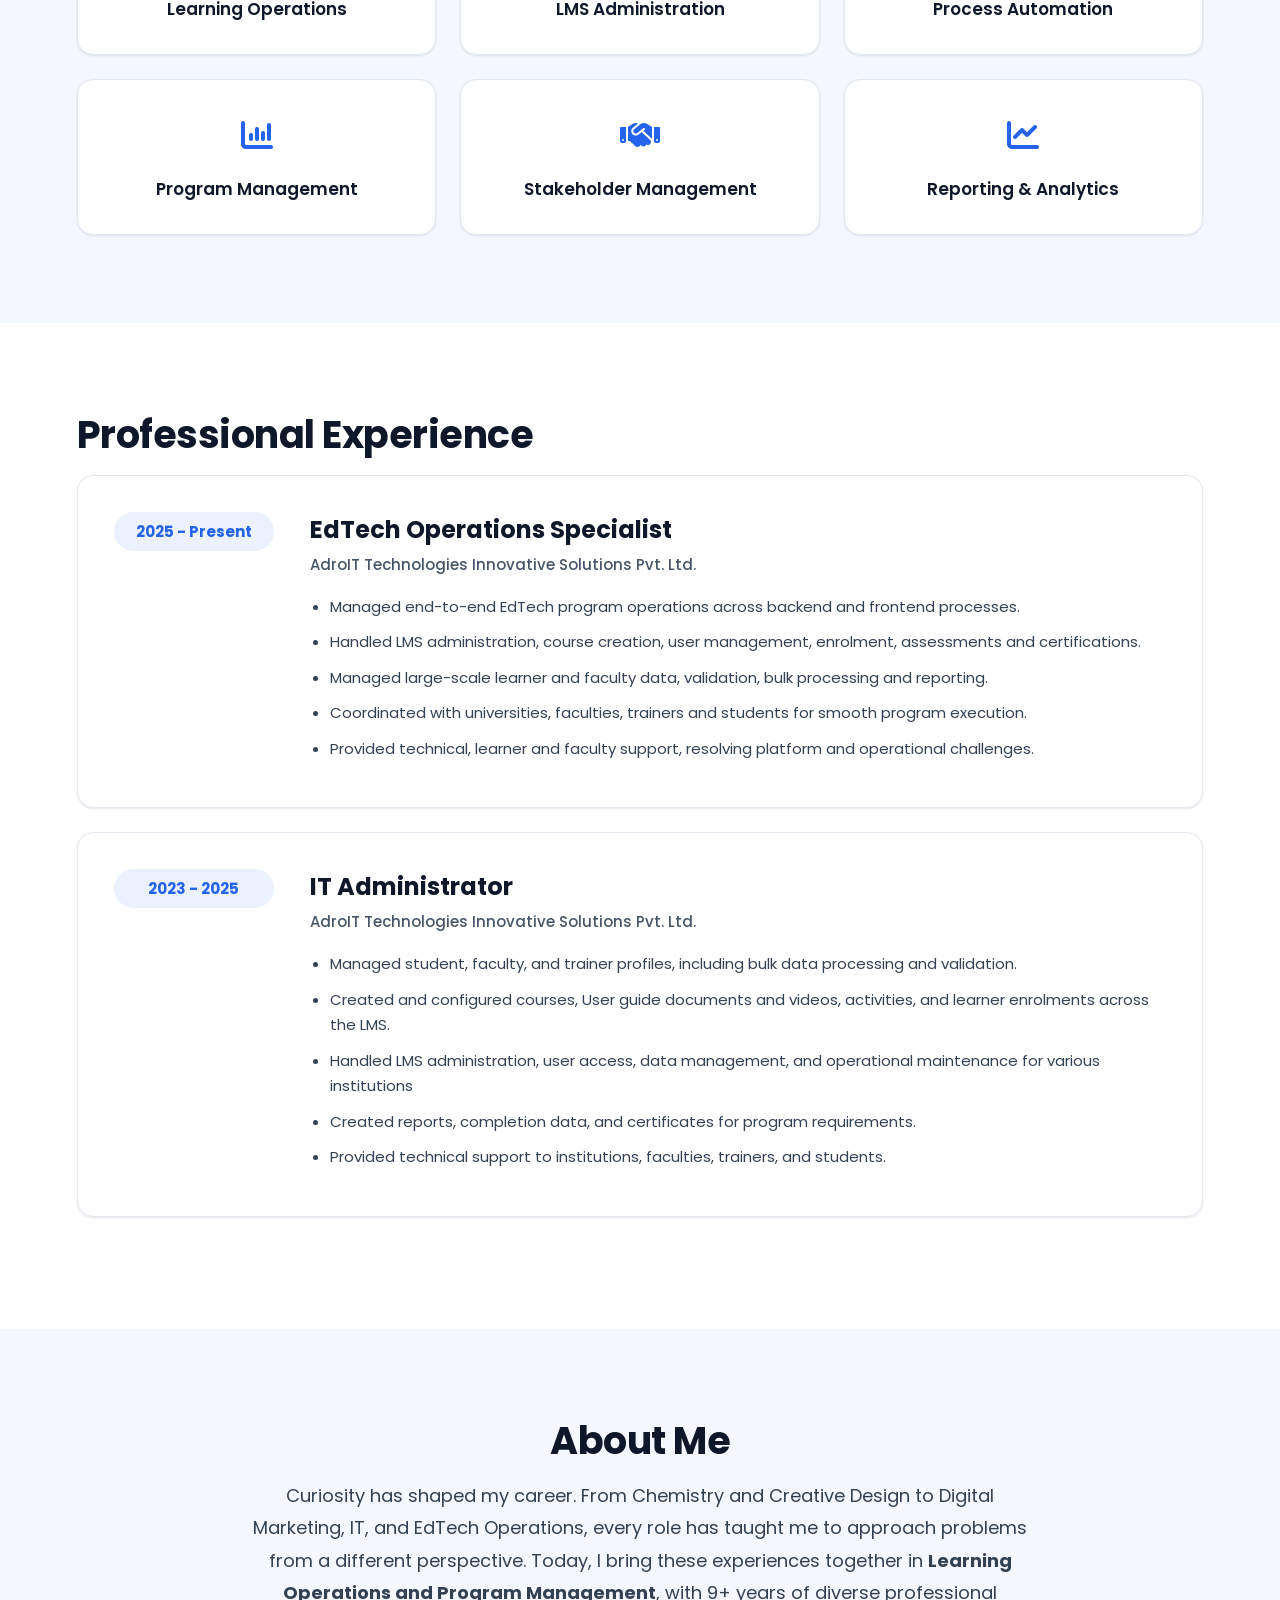
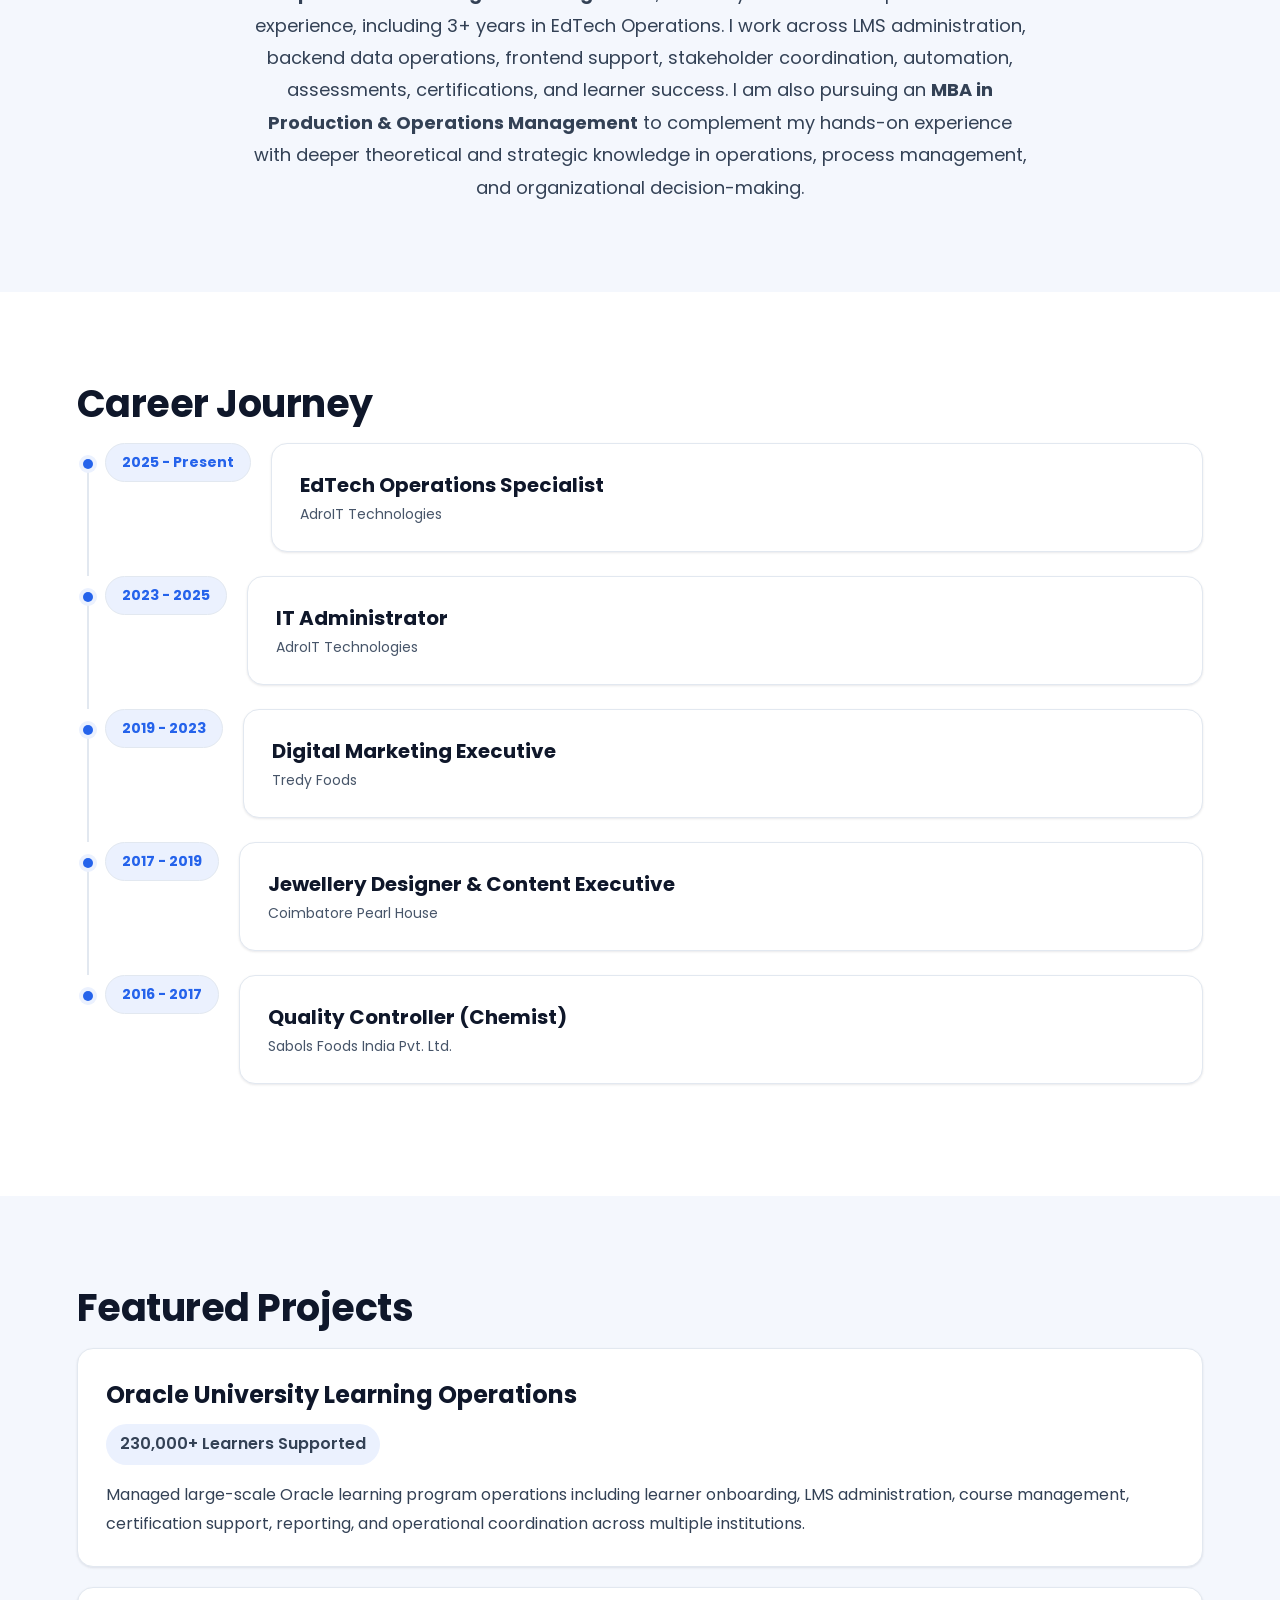
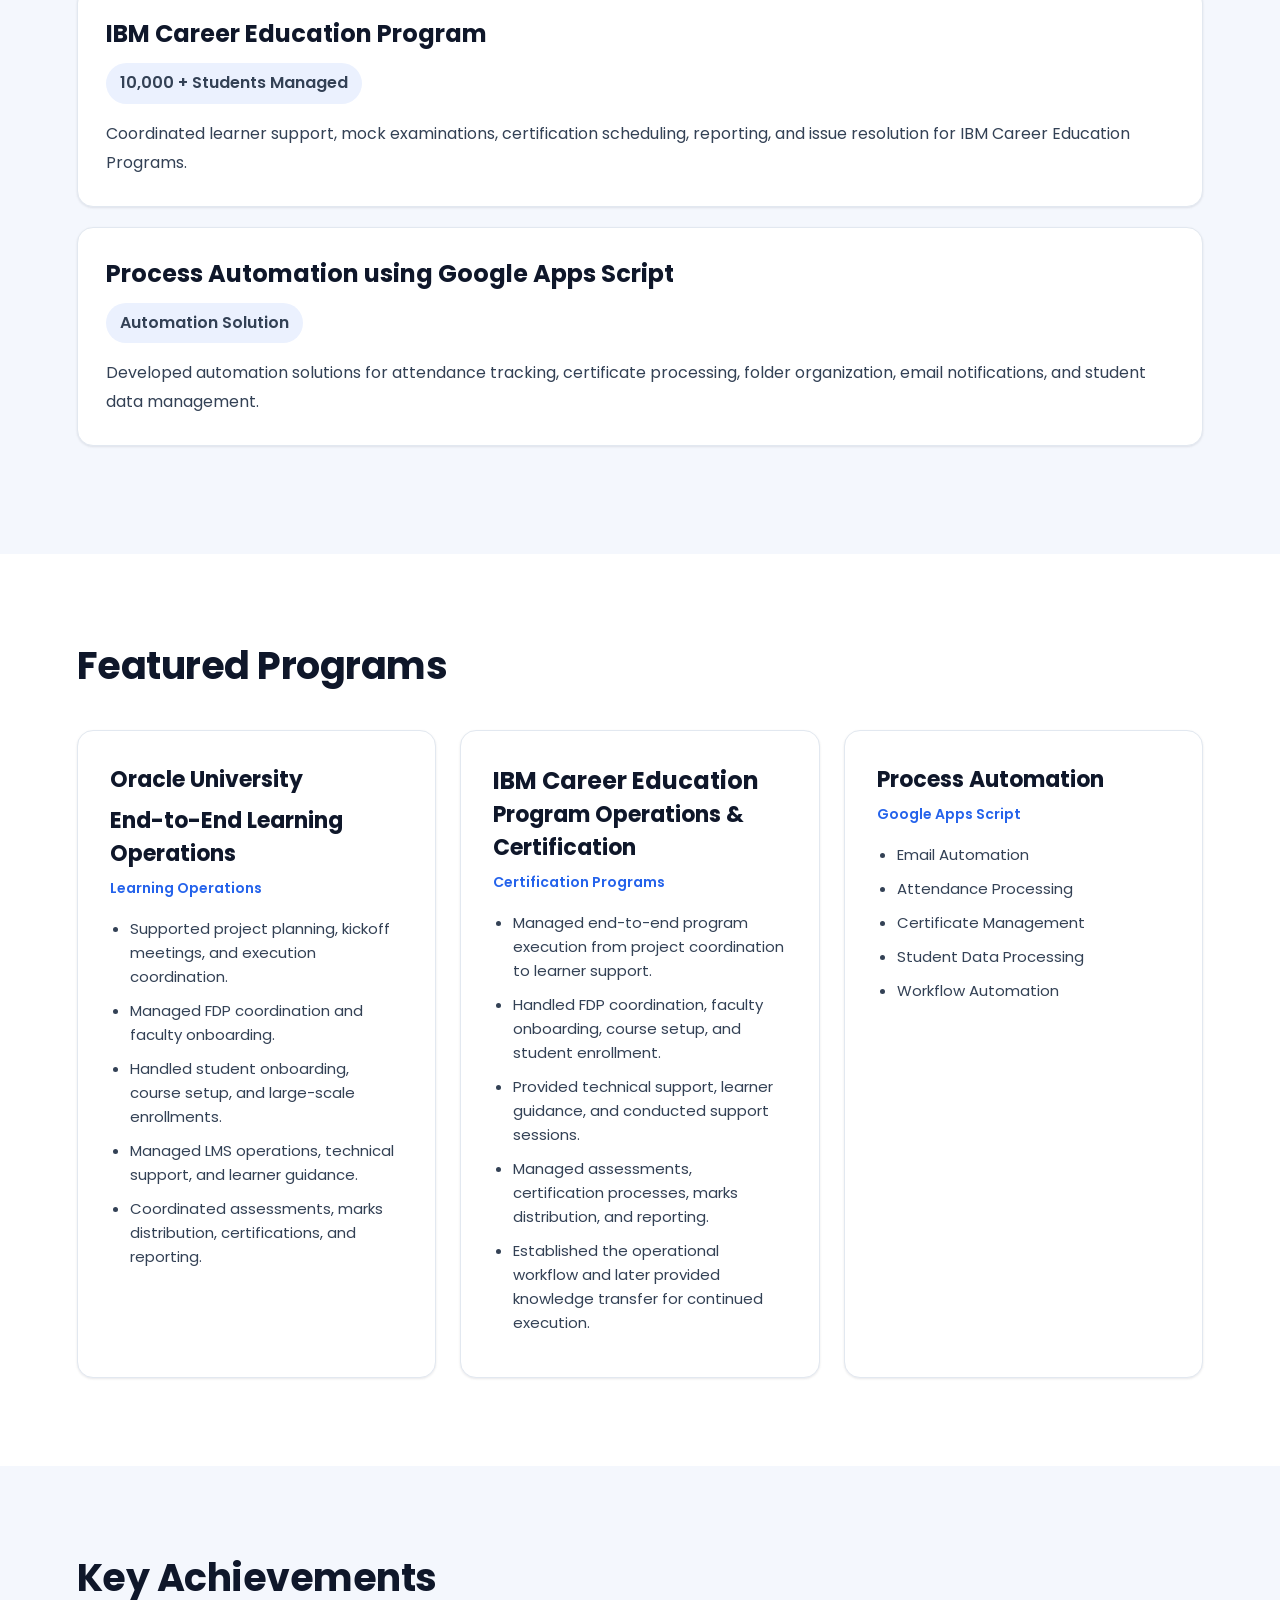
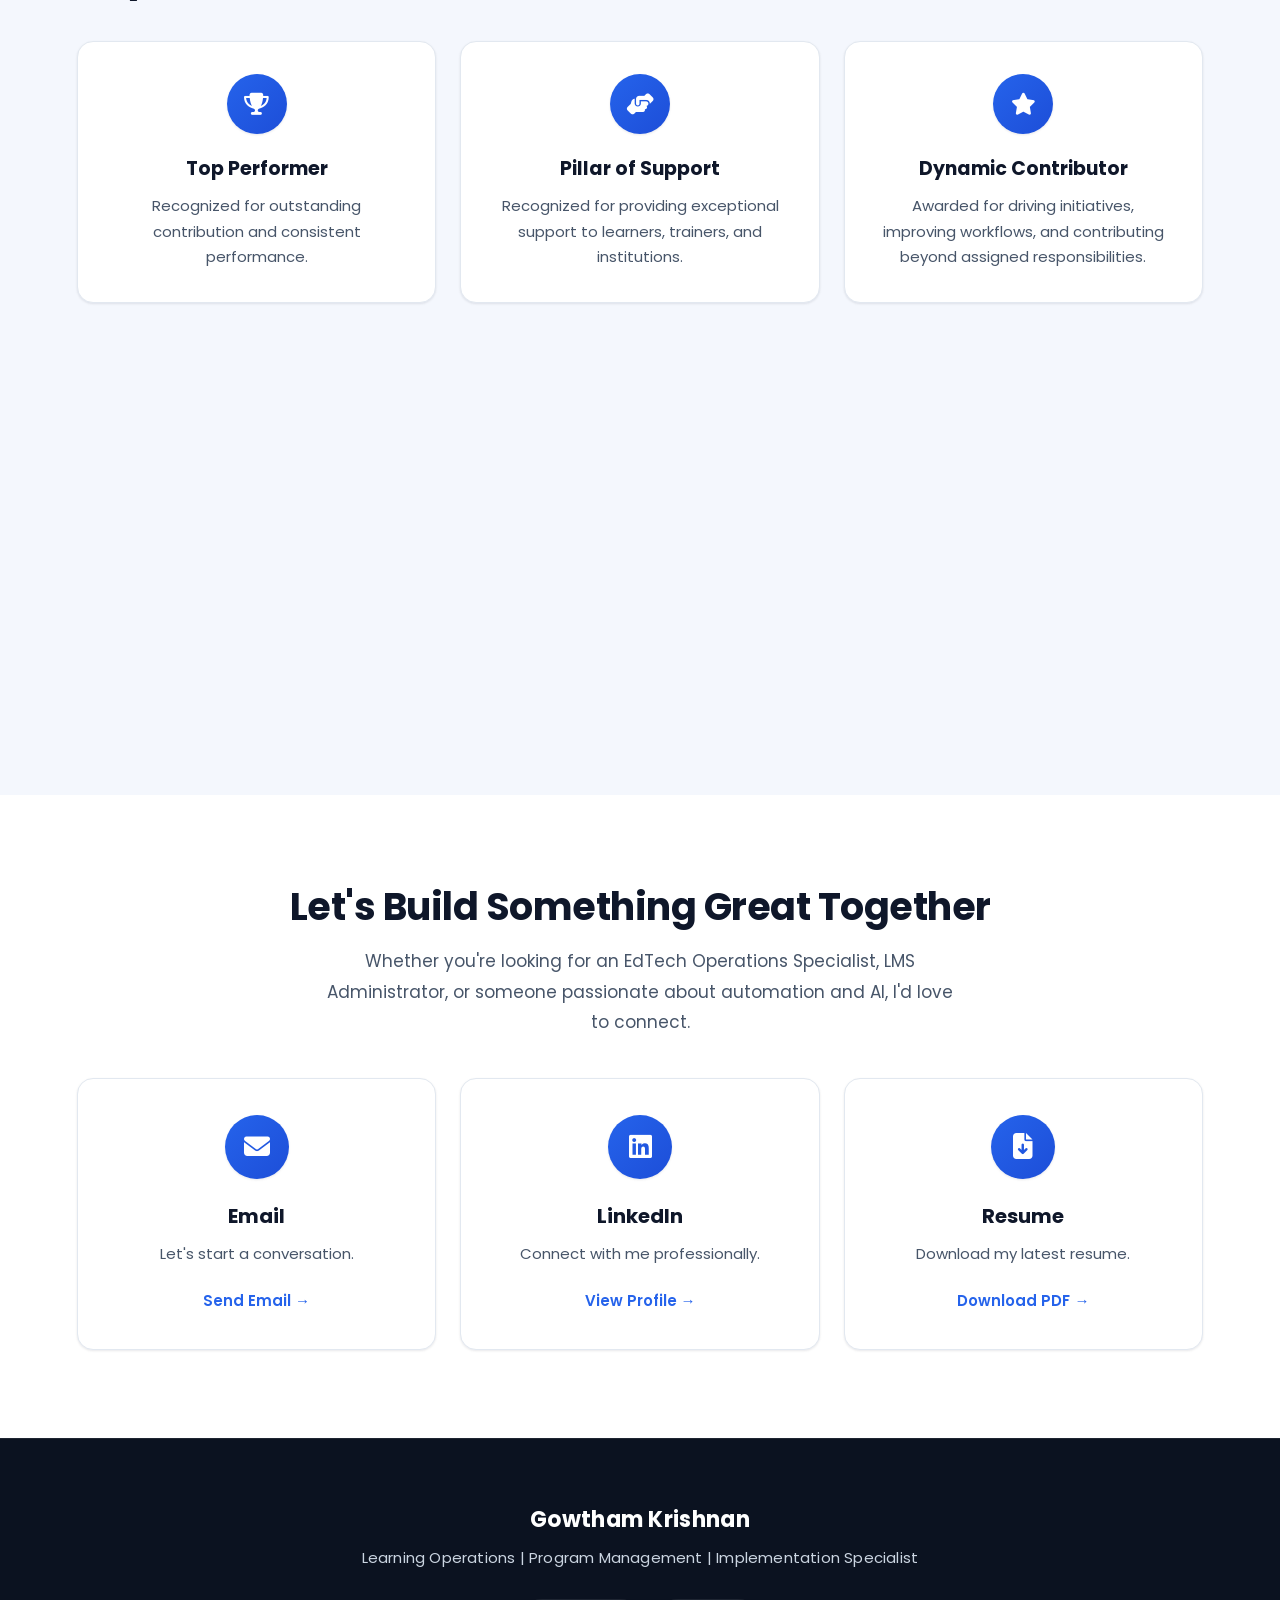
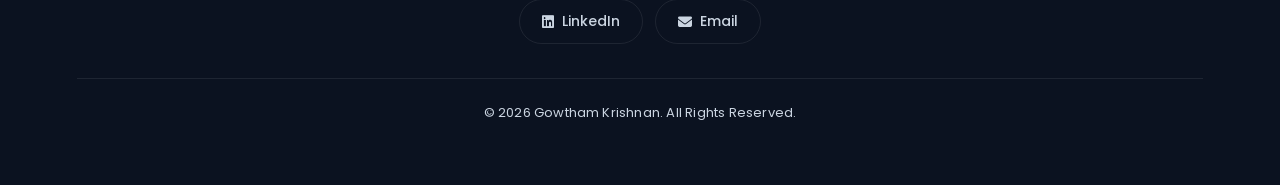
==== commit 19f62c08: "Update index.html oracle university andibm - featured program" ====
--- a/index.html
+++ b/index.html
@@ -437,32 +437,33 @@
         <div class="program-card">
 
             <h3>Oracle University</h3>
+            <h3>End-to-End Learning Operations</h3>
 
             <span>Learning Operations</span>
 
-            <ul>
-                <li>230,000+ Learners Supported</li>
-                <li>LMS Administration</li>
-                <li>Course & User Management</li>
-                <li>Certification Support</li>
-                <li>University Coordination</li>
-            </ul>
+           <ul>
+    <li>Supported project planning, kickoff meetings, and execution coordination.</li>
+    <li>Managed FDP coordination and faculty onboarding.</li>
+    <li>Handled student onboarding, course setup, and large-scale enrollments.</li>
+    <li>Managed LMS operations, technical support, and learner guidance.</li>
+    <li>Coordinated assessments, marks distribution, certifications, and reporting.</li>
+</ul>
 
         </div>
 
         <div class="program-card">
 
-            <h3>IBM Career Education</h3>
+            <h2>IBM Career Education</h2>
+            <h3>Program Operations &amp; Certification</h3>
 
             <span>Certification Programs</span>
-
-            <ul>
-                <li>Exam Scheduling</li>
-                <li>Learner Support</li>
-                <li>Mock Assessments</li>
-                <li>Progress Tracking</li>
-                <li>Reporting & Analytics</li>
-            </ul>
+<ul>
+    <li>Managed end-to-end program execution from project coordination to learner support.</li>
+    <li>Handled FDP coordination, faculty onboarding, course setup, and student enrollment.</li>
+    <li>Provided technical support, learner guidance, and conducted support sessions.</li>
+    <li>Managed assessments, certification processes, marks distribution, and reporting.</li>
+    <li>Established the operational workflow and later provided knowledge transfer for continued execution.</li>
+</ul>
 
         </div>
 
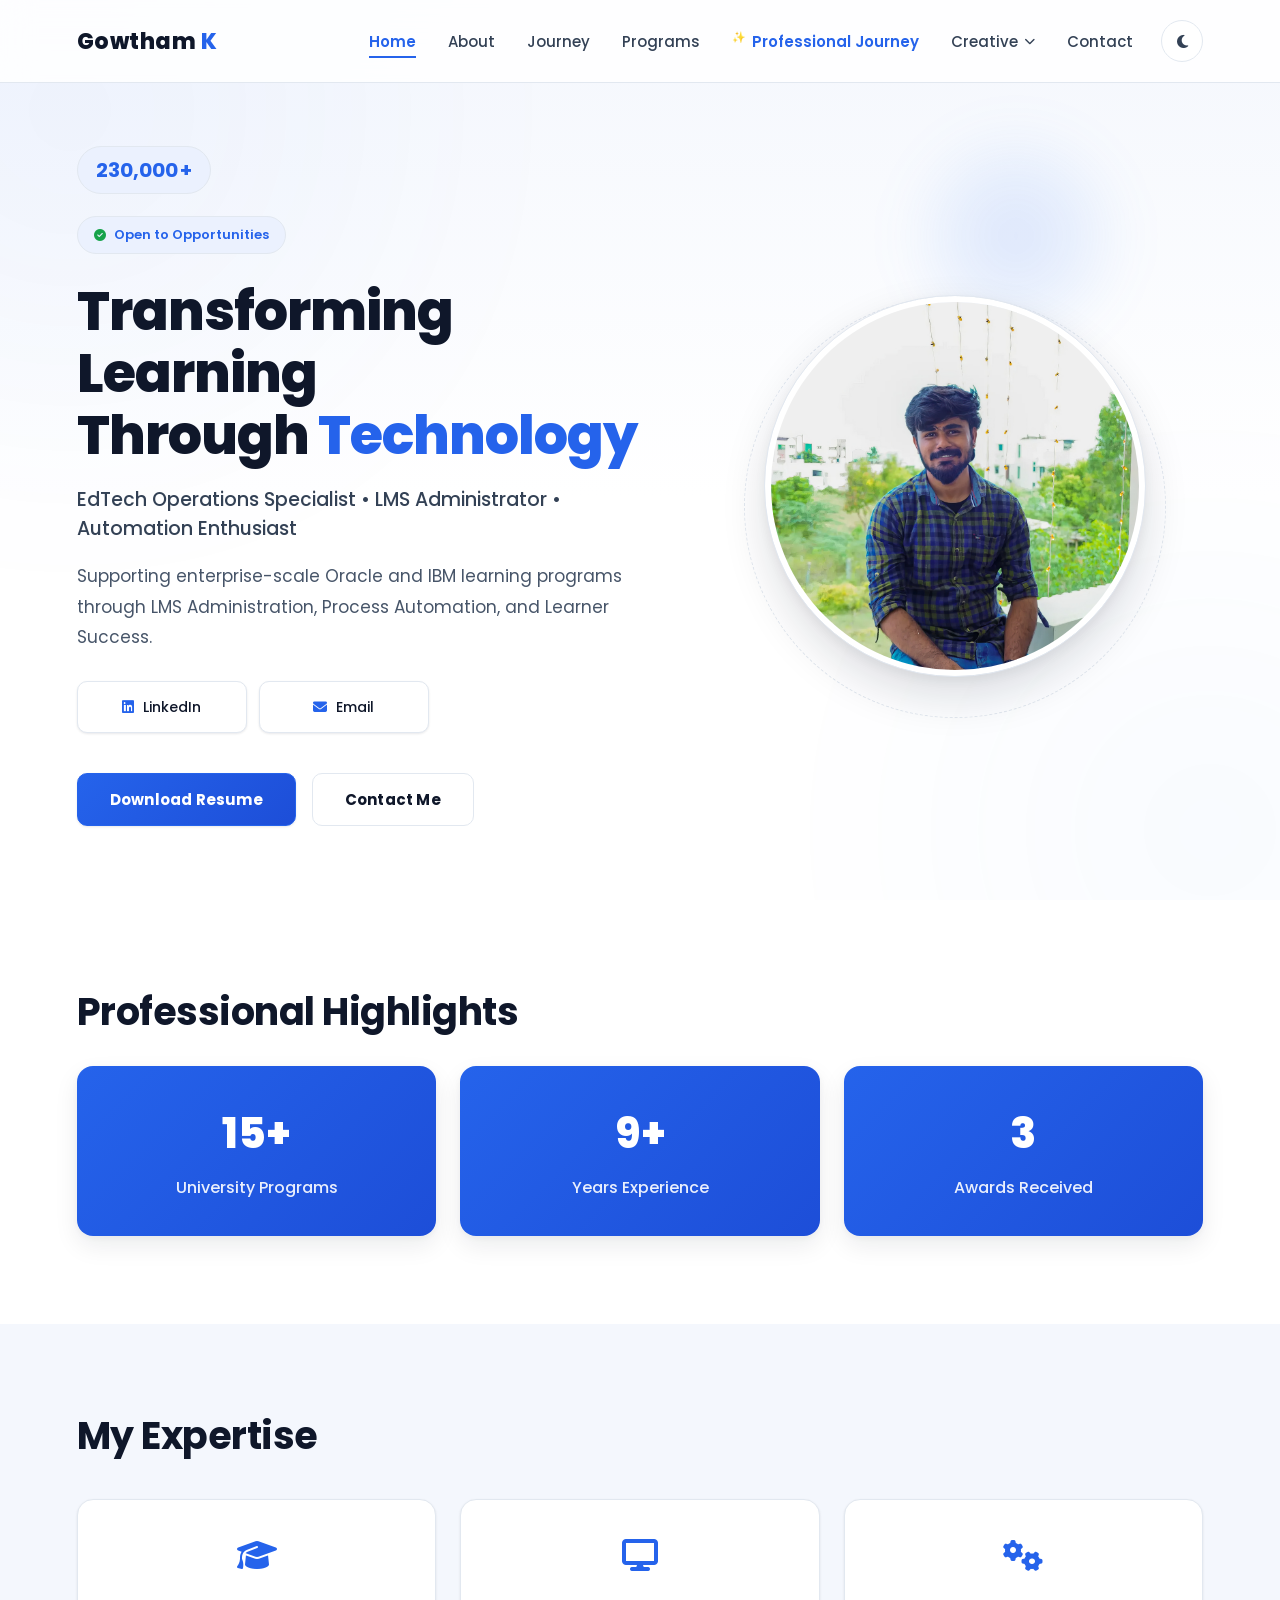
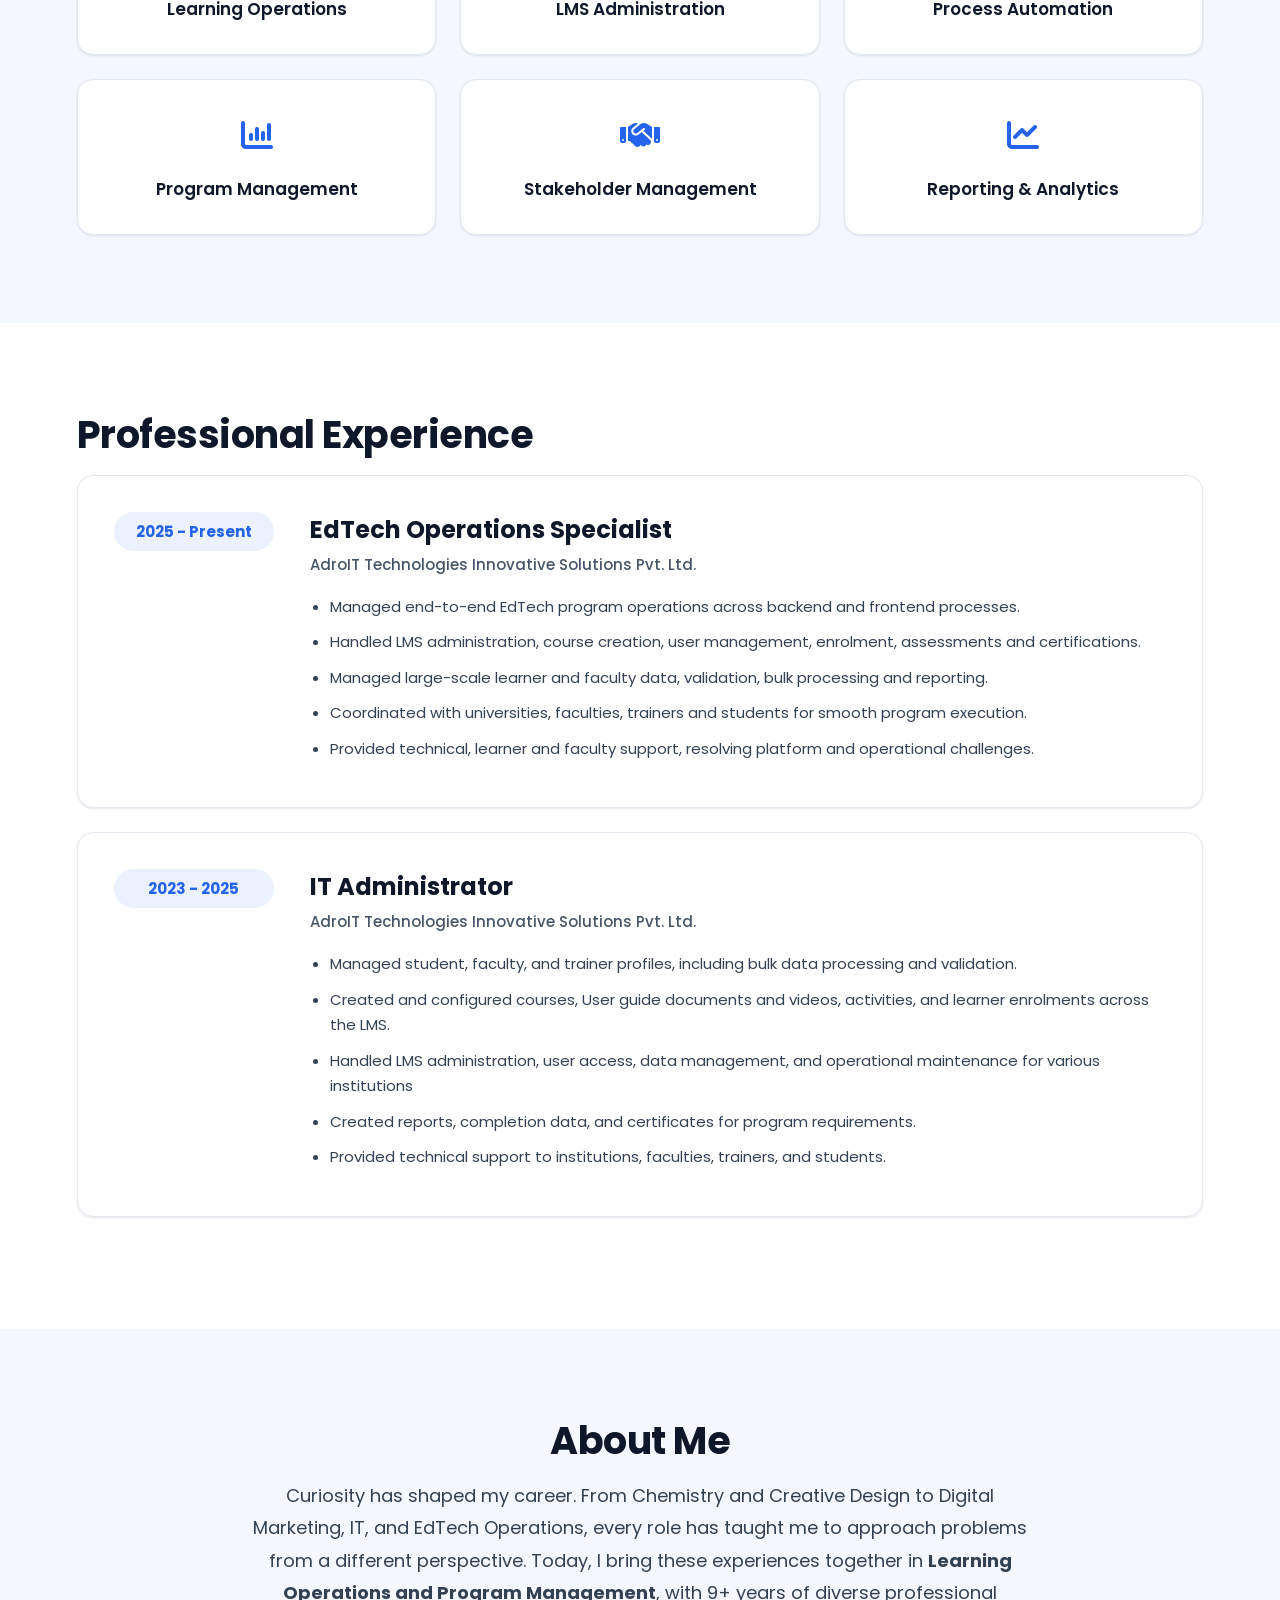
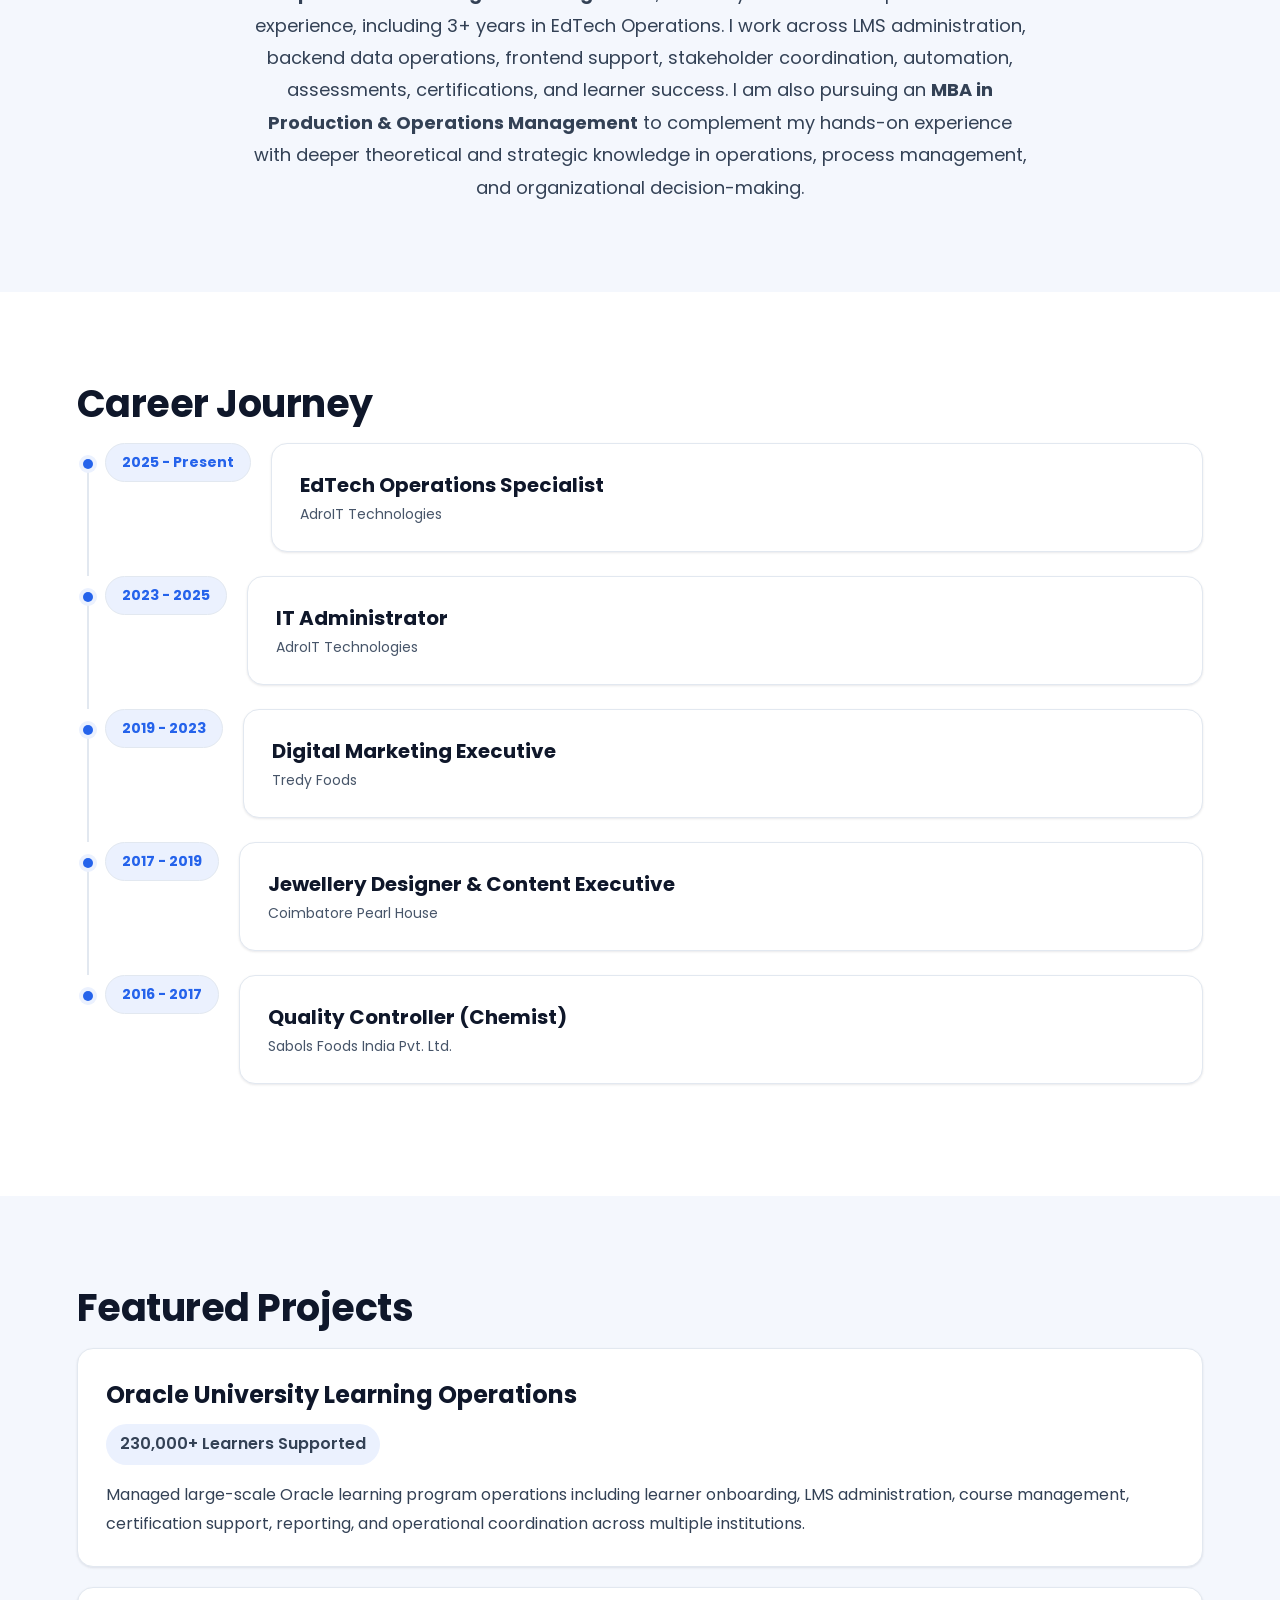
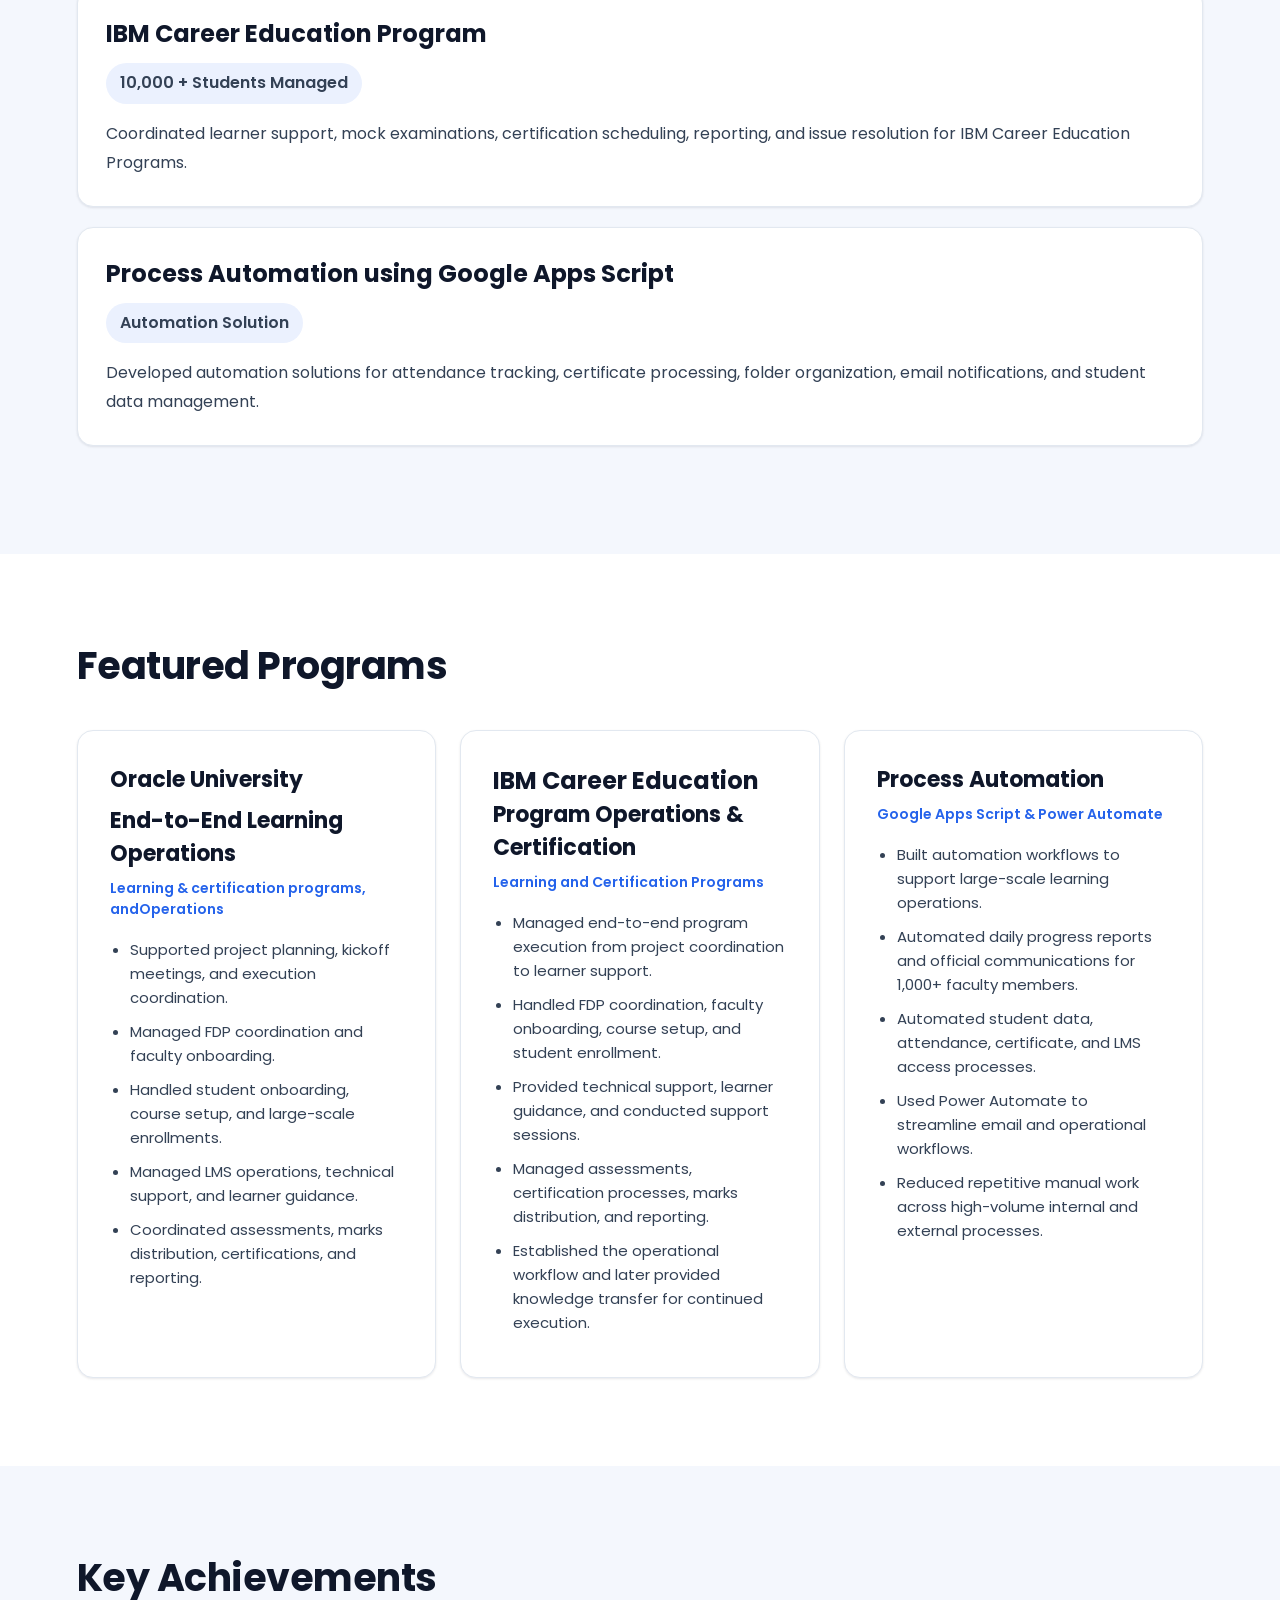
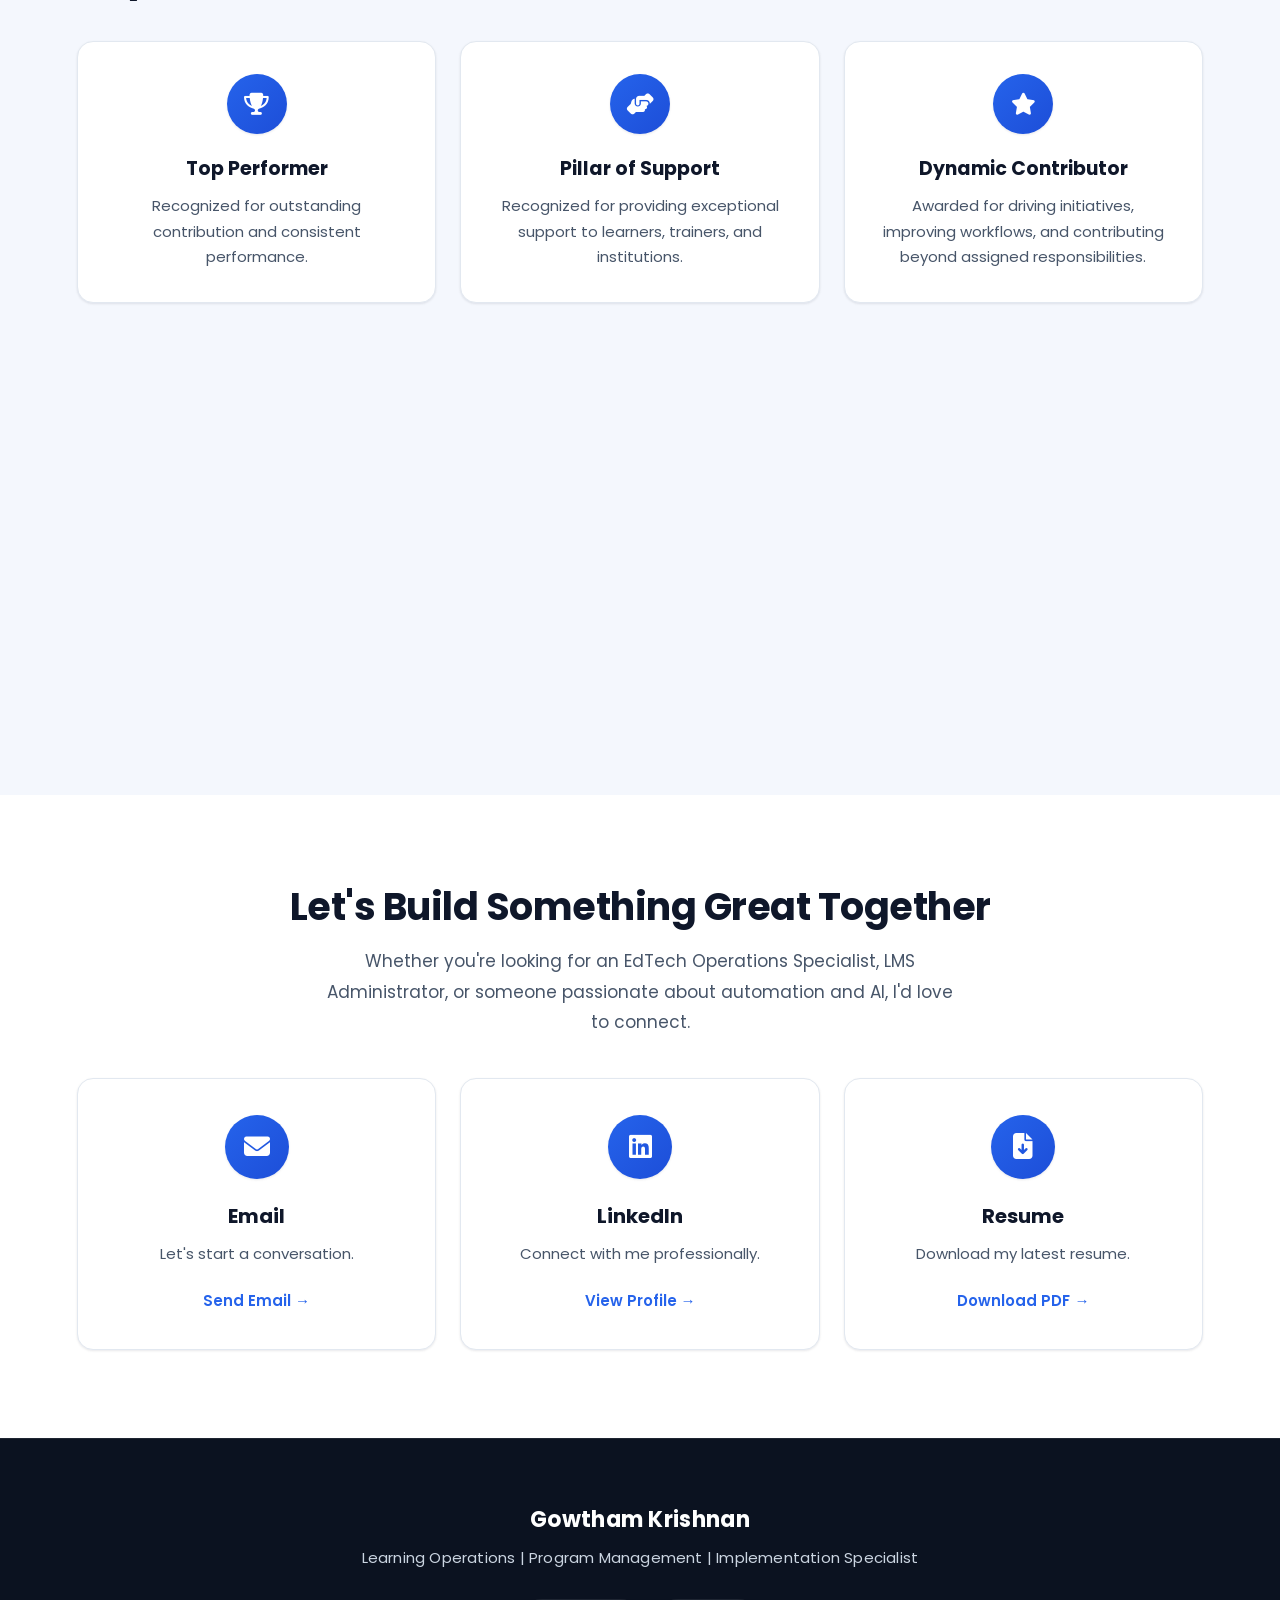
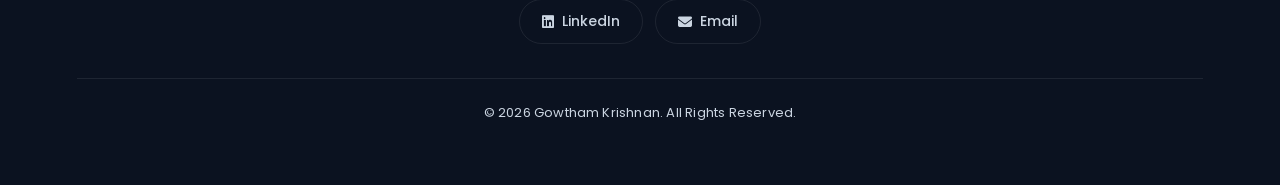
==== commit dd952c02: "Update index.html google app script" ====
--- a/index.html
+++ b/index.html
@@ -439,7 +439,7 @@
             <h3>Oracle University</h3>
             <h3>End-to-End Learning Operations</h3>
 
-            <span>Learning Operations</span>
+            <span>Learning & certification programs, andOperations</span>
 
            <ul>
     <li>Supported project planning, kickoff meetings, and execution coordination.</li>
@@ -456,7 +456,7 @@
             <h2>IBM Career Education</h2>
             <h3>Program Operations &amp; Certification</h3>
 
-            <span>Certification Programs</span>
+            <span>Learning and Certification Programs</span>
 <ul>
     <li>Managed end-to-end program execution from project coordination to learner support.</li>
     <li>Handled FDP coordination, faculty onboarding, course setup, and student enrollment.</li>
@@ -471,15 +471,14 @@
 
             <h3>Process Automation</h3>
 
-            <span>Google Apps Script</span>
-
-            <ul>
-                <li>Email Automation</li>
-                <li>Attendance Processing</li>
-                <li>Certificate Management</li>
-                <li>Student Data Processing</li>
-                <li>Workflow Automation</li>
-            </ul>
+            <span>Google Apps Script &amp; Power Automate</span>
+<ul>
+    <li>Built automation workflows to support large-scale learning operations.</li>
+    <li>Automated daily progress reports and official communications for 1,000+ faculty members.</li>
+    <li>Automated student data, attendance, certificate, and LMS access processes.</li>
+    <li>Used Power Automate to streamline email and operational workflows.</li>
+    <li>Reduced repetitive manual work across high-volume internal and external processes.</li>
+</ul>
 
         </div>
 
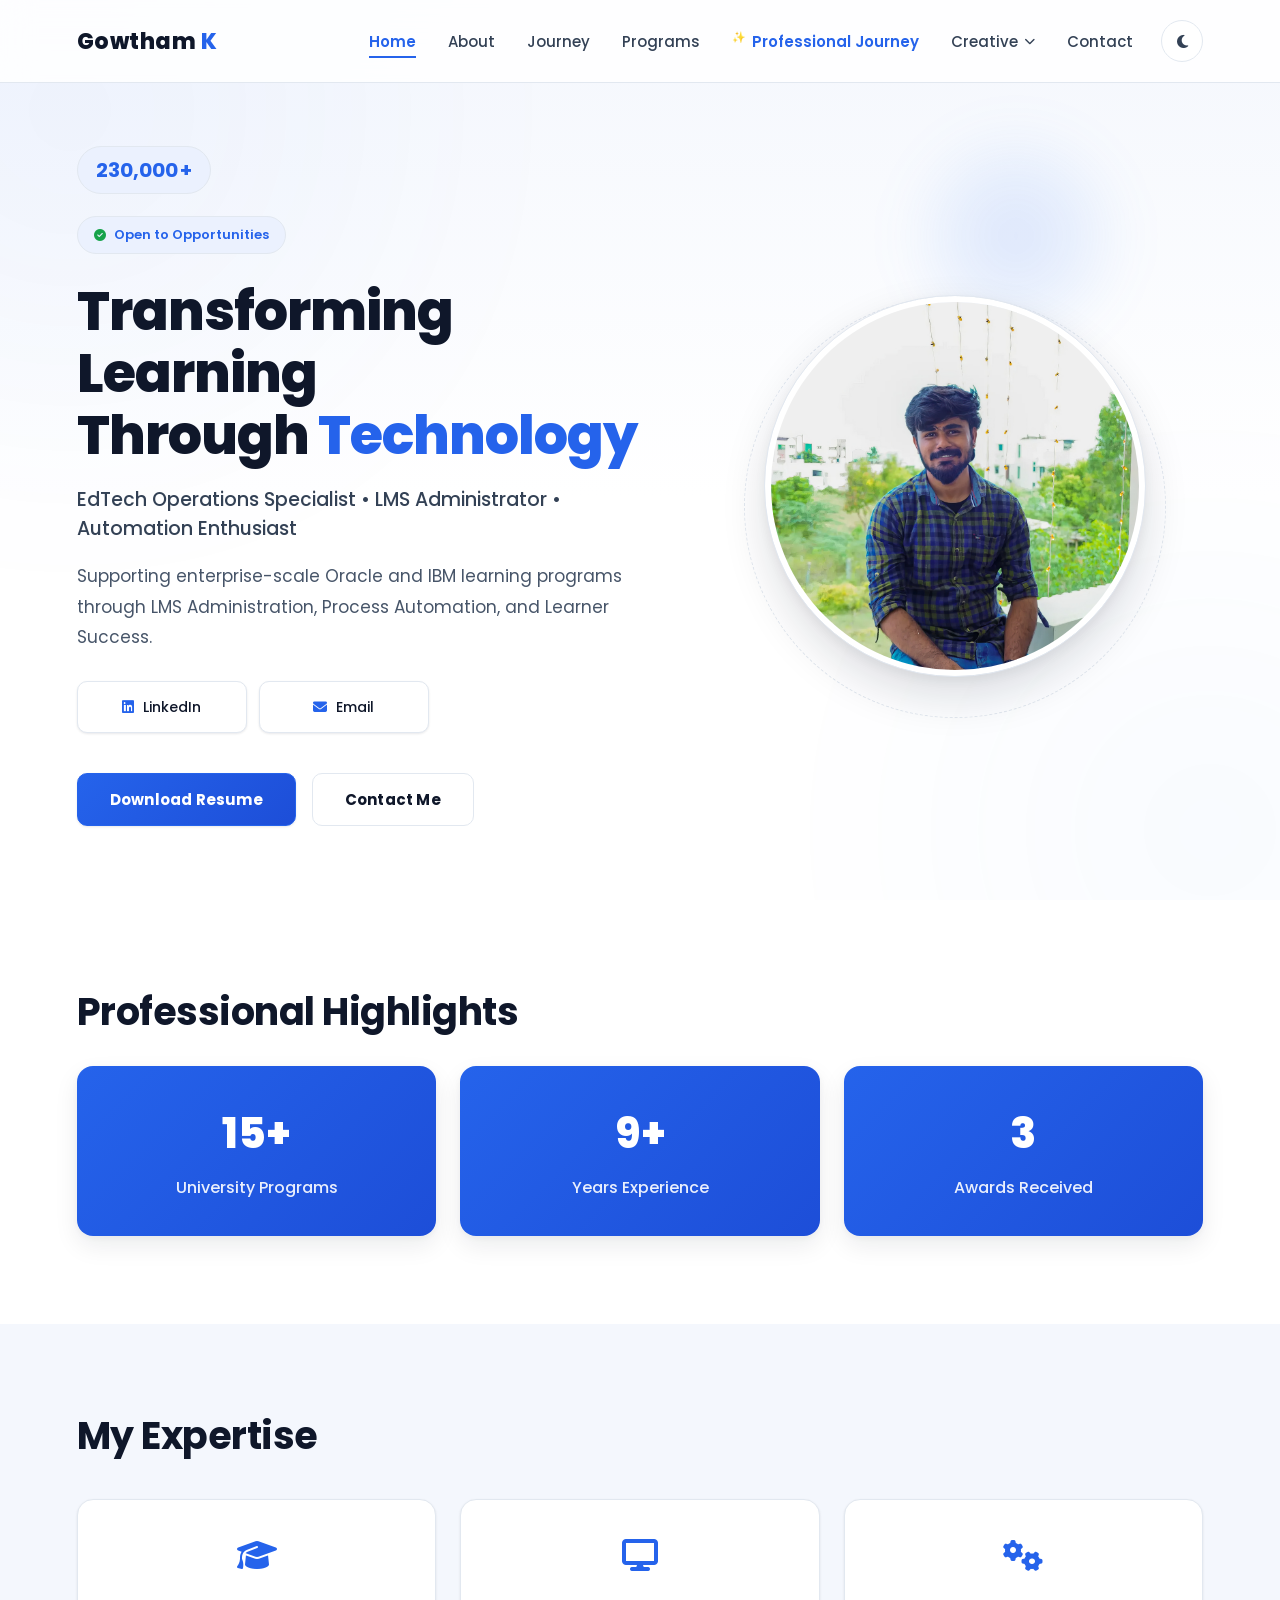
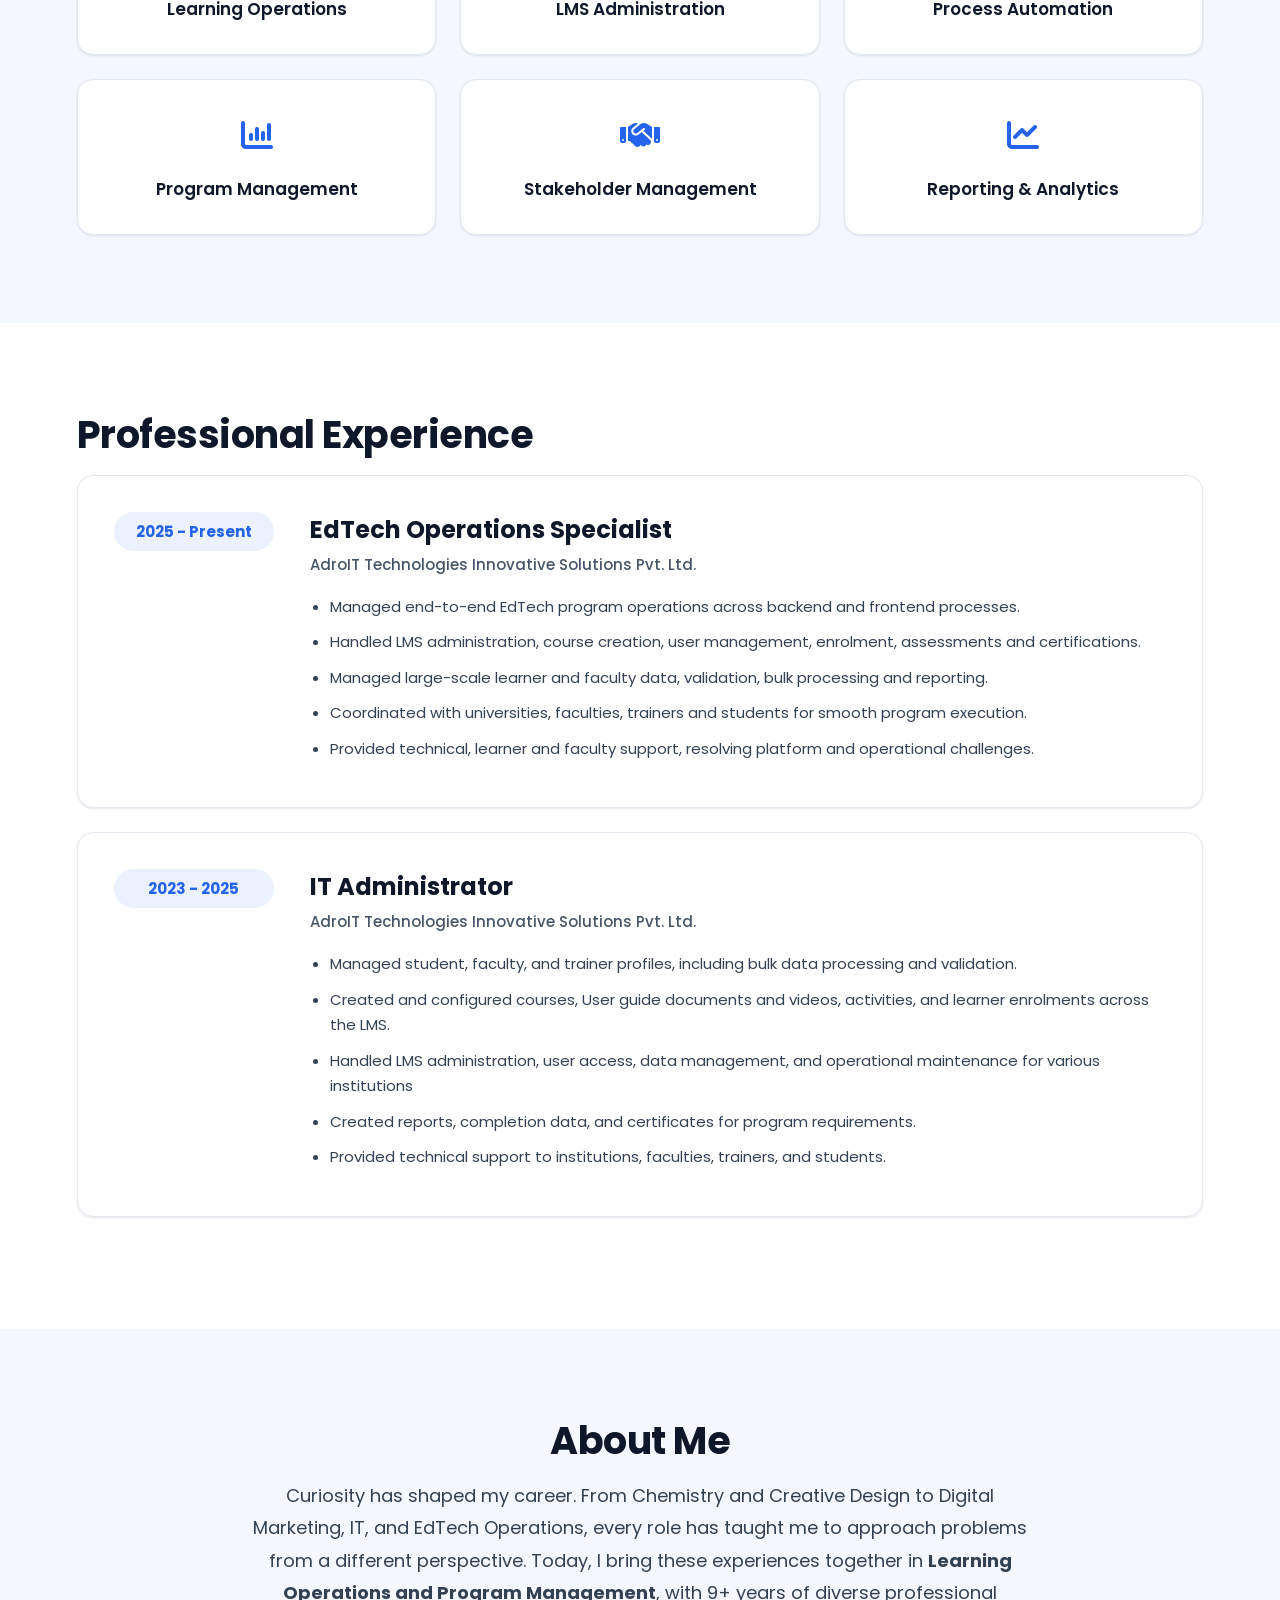
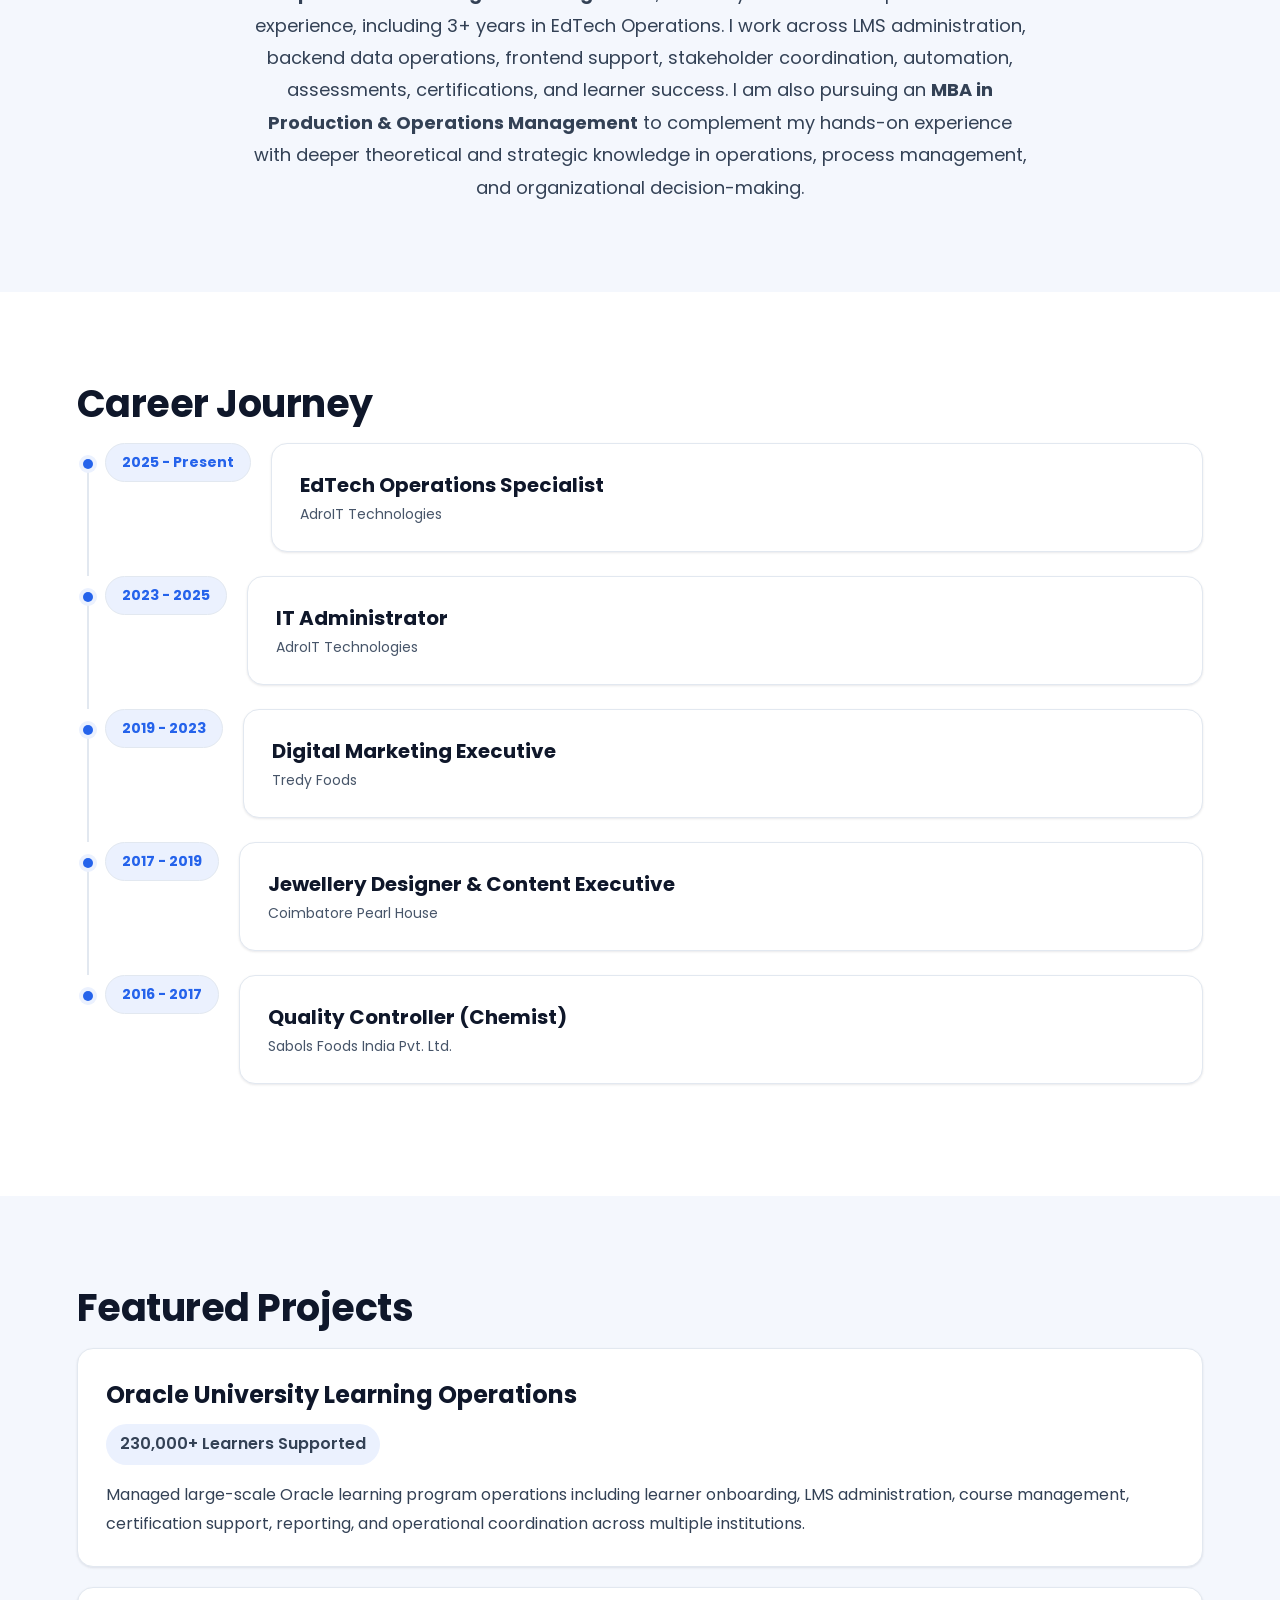
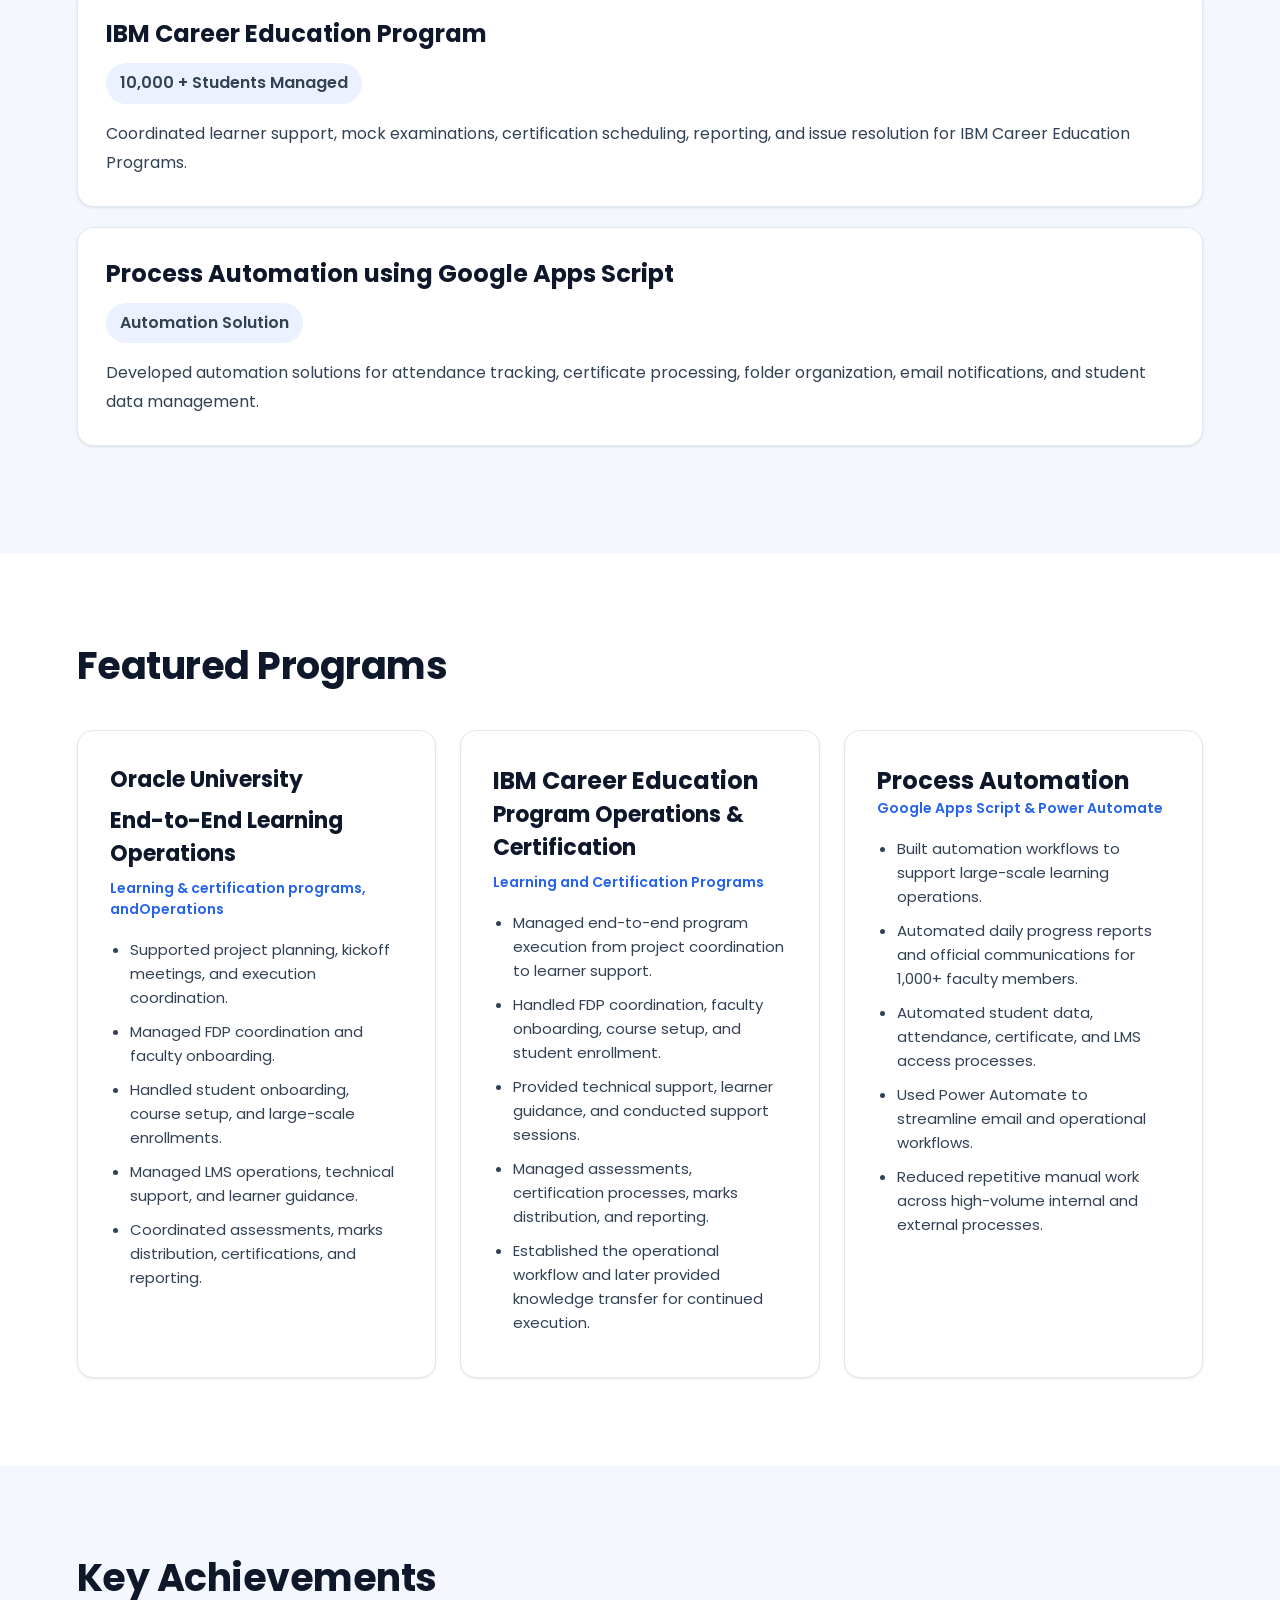
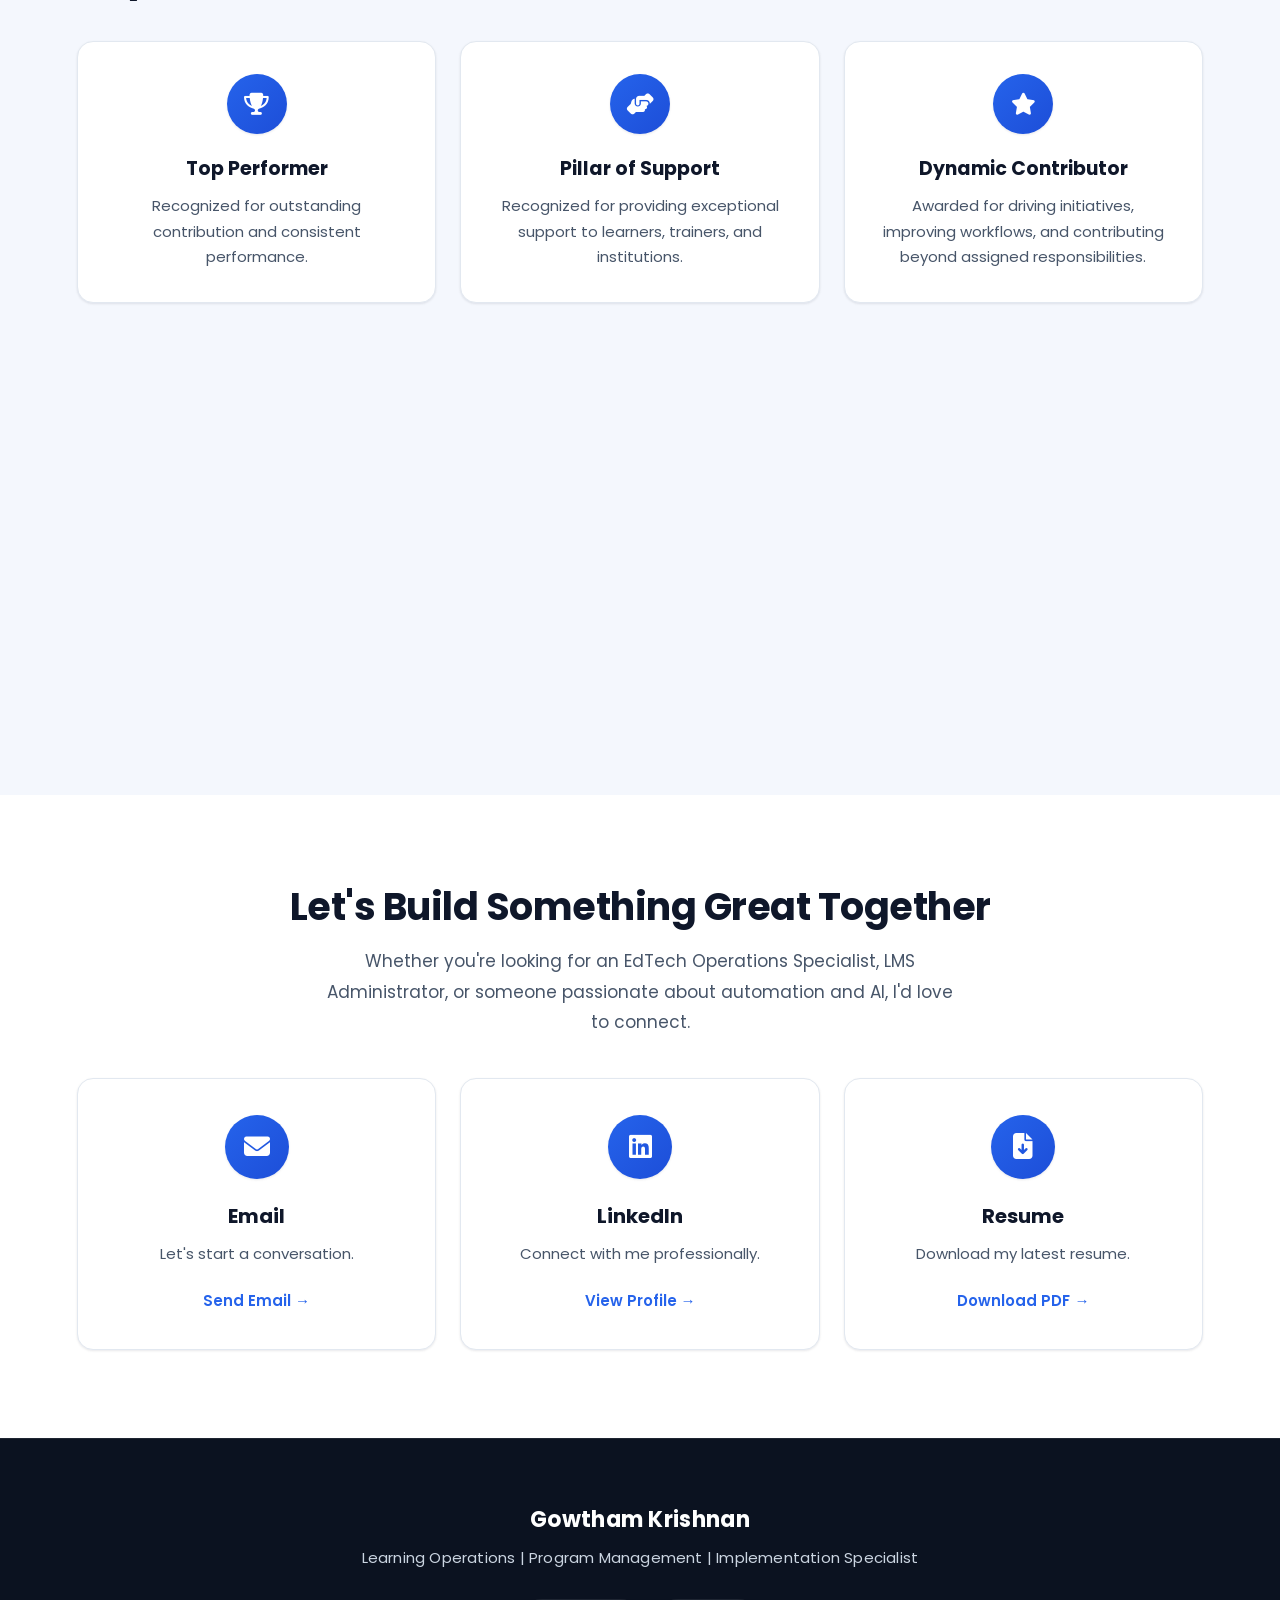
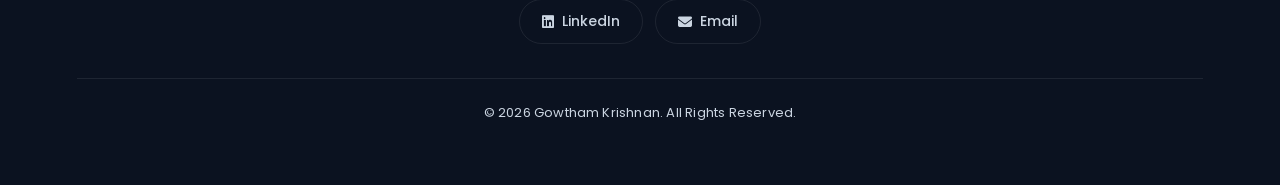
==== commit c34d263a: "Update index.html" ====
--- a/index.html
+++ b/index.html
@@ -469,7 +469,7 @@
 
         <div class="program-card">
 
-            <h3>Process Automation</h3>
+            <h2>Process Automation</h2>
 
             <span>Google Apps Script &amp; Power Automate</span>
 <ul>
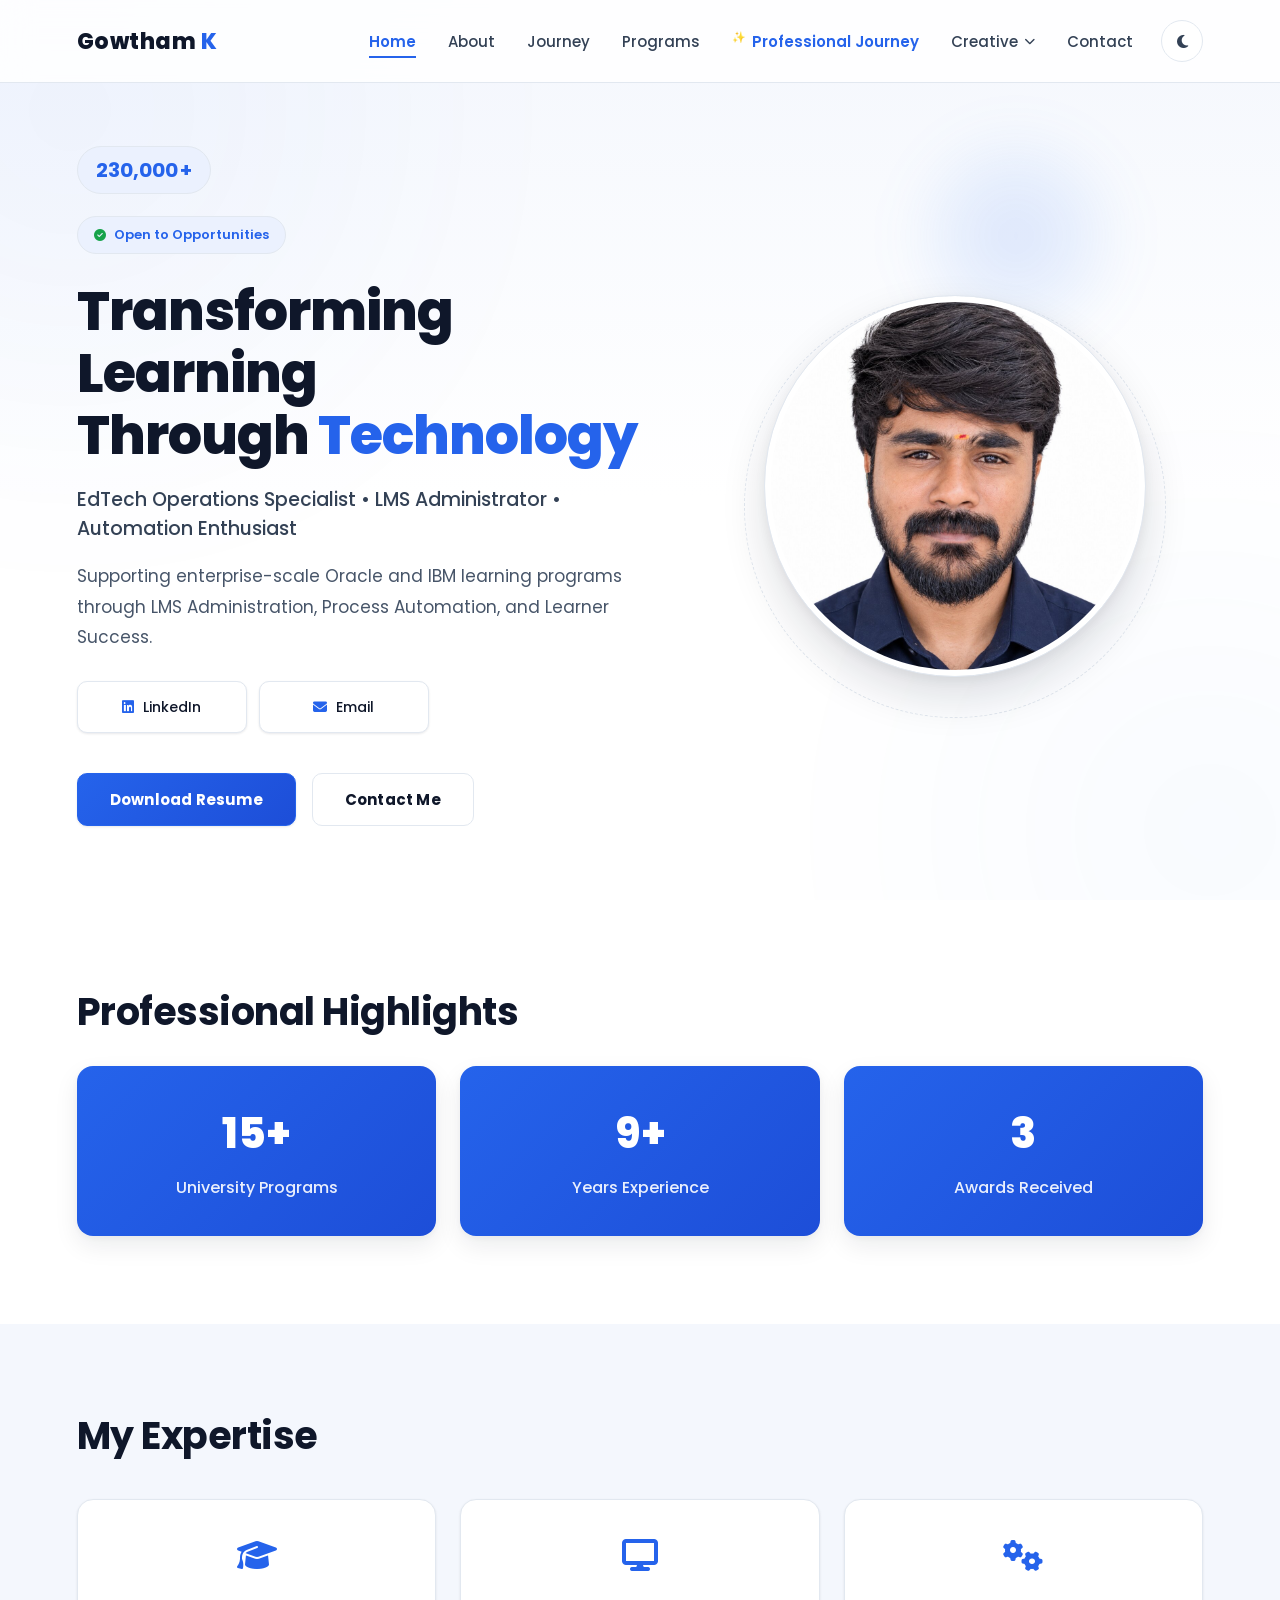
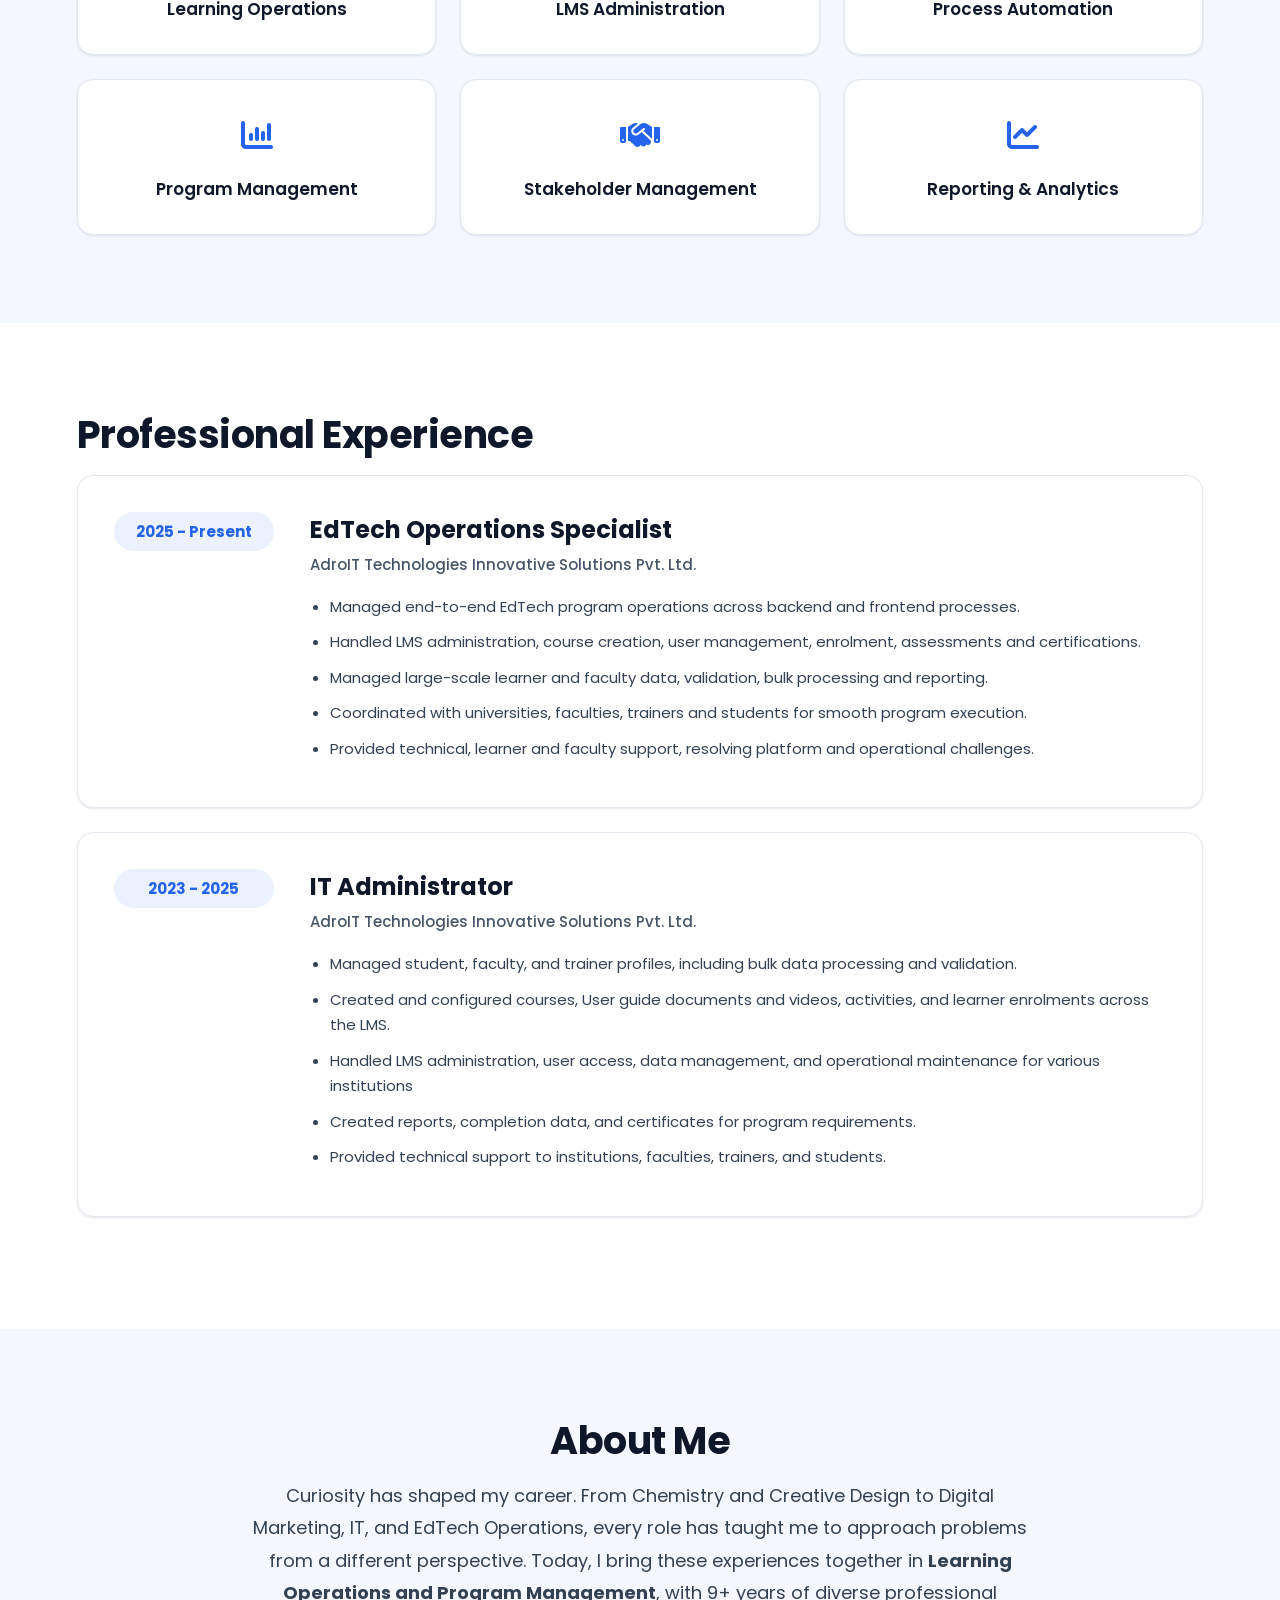
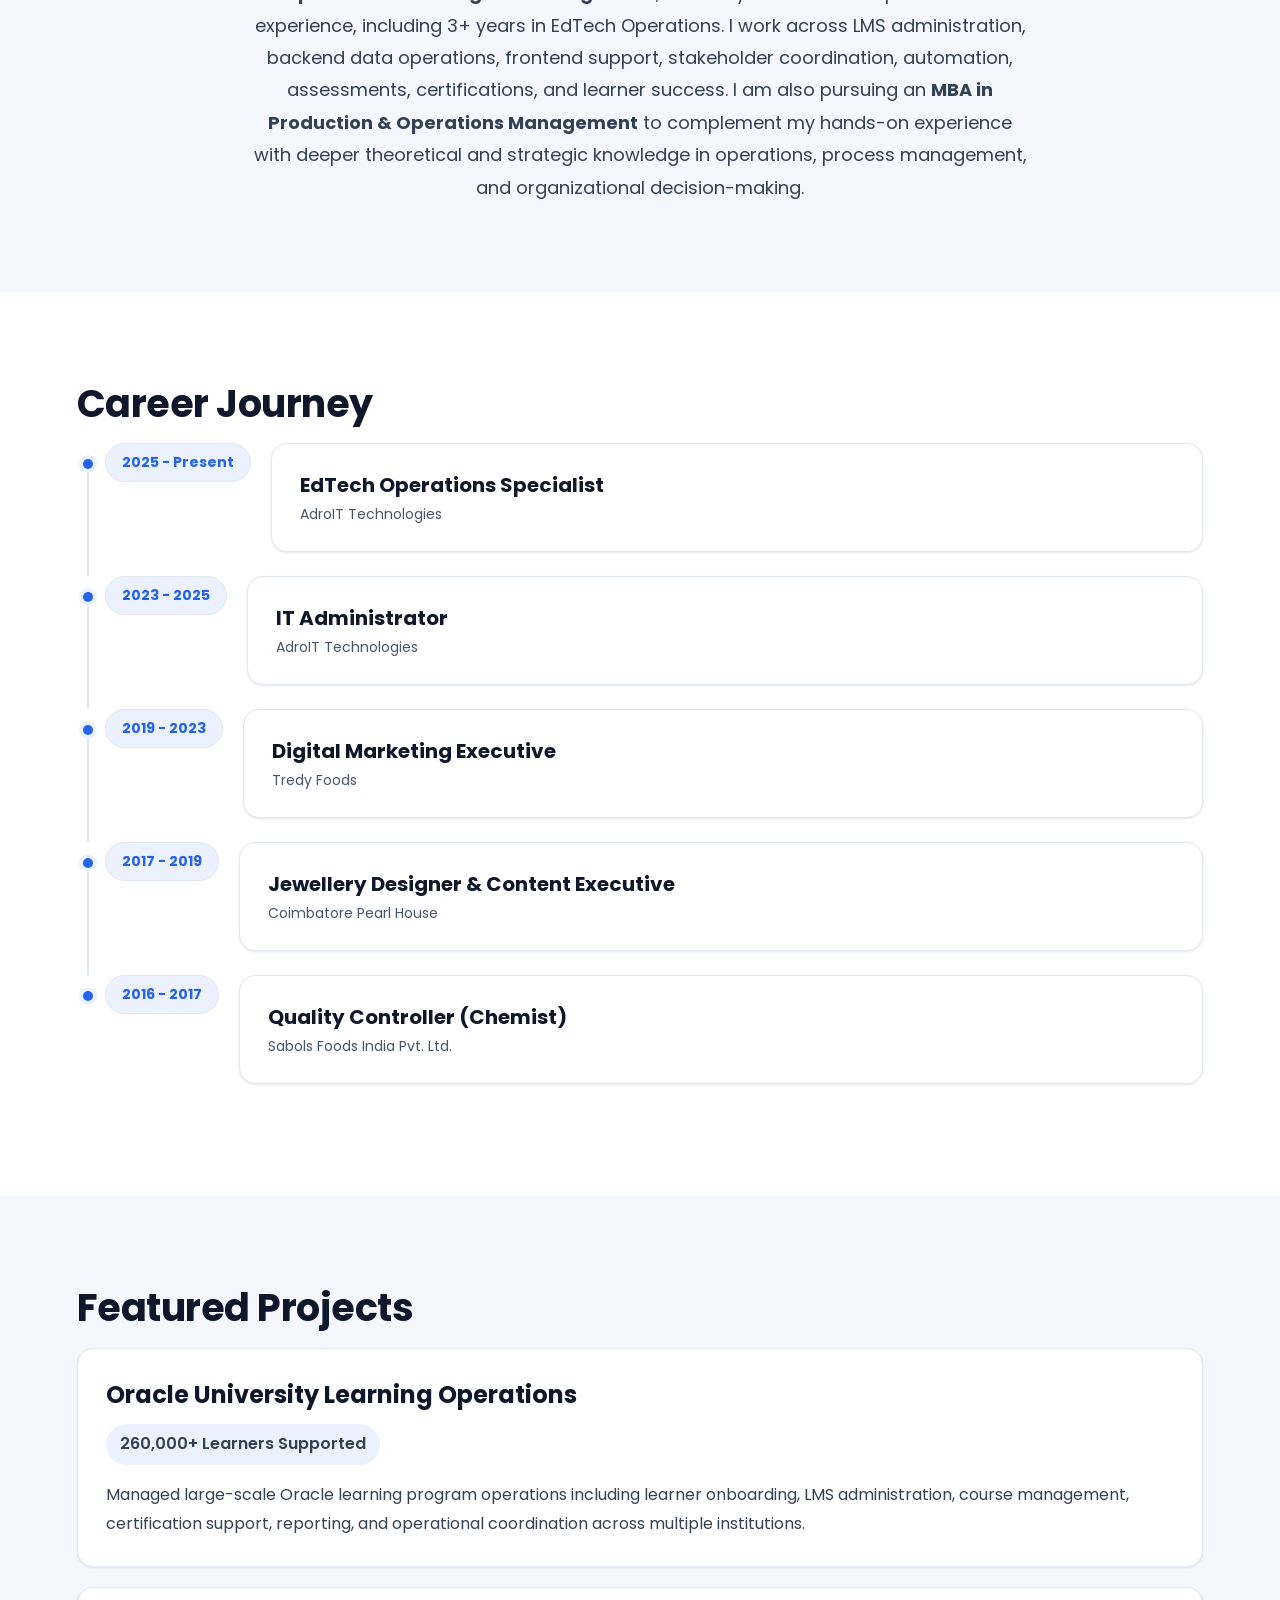
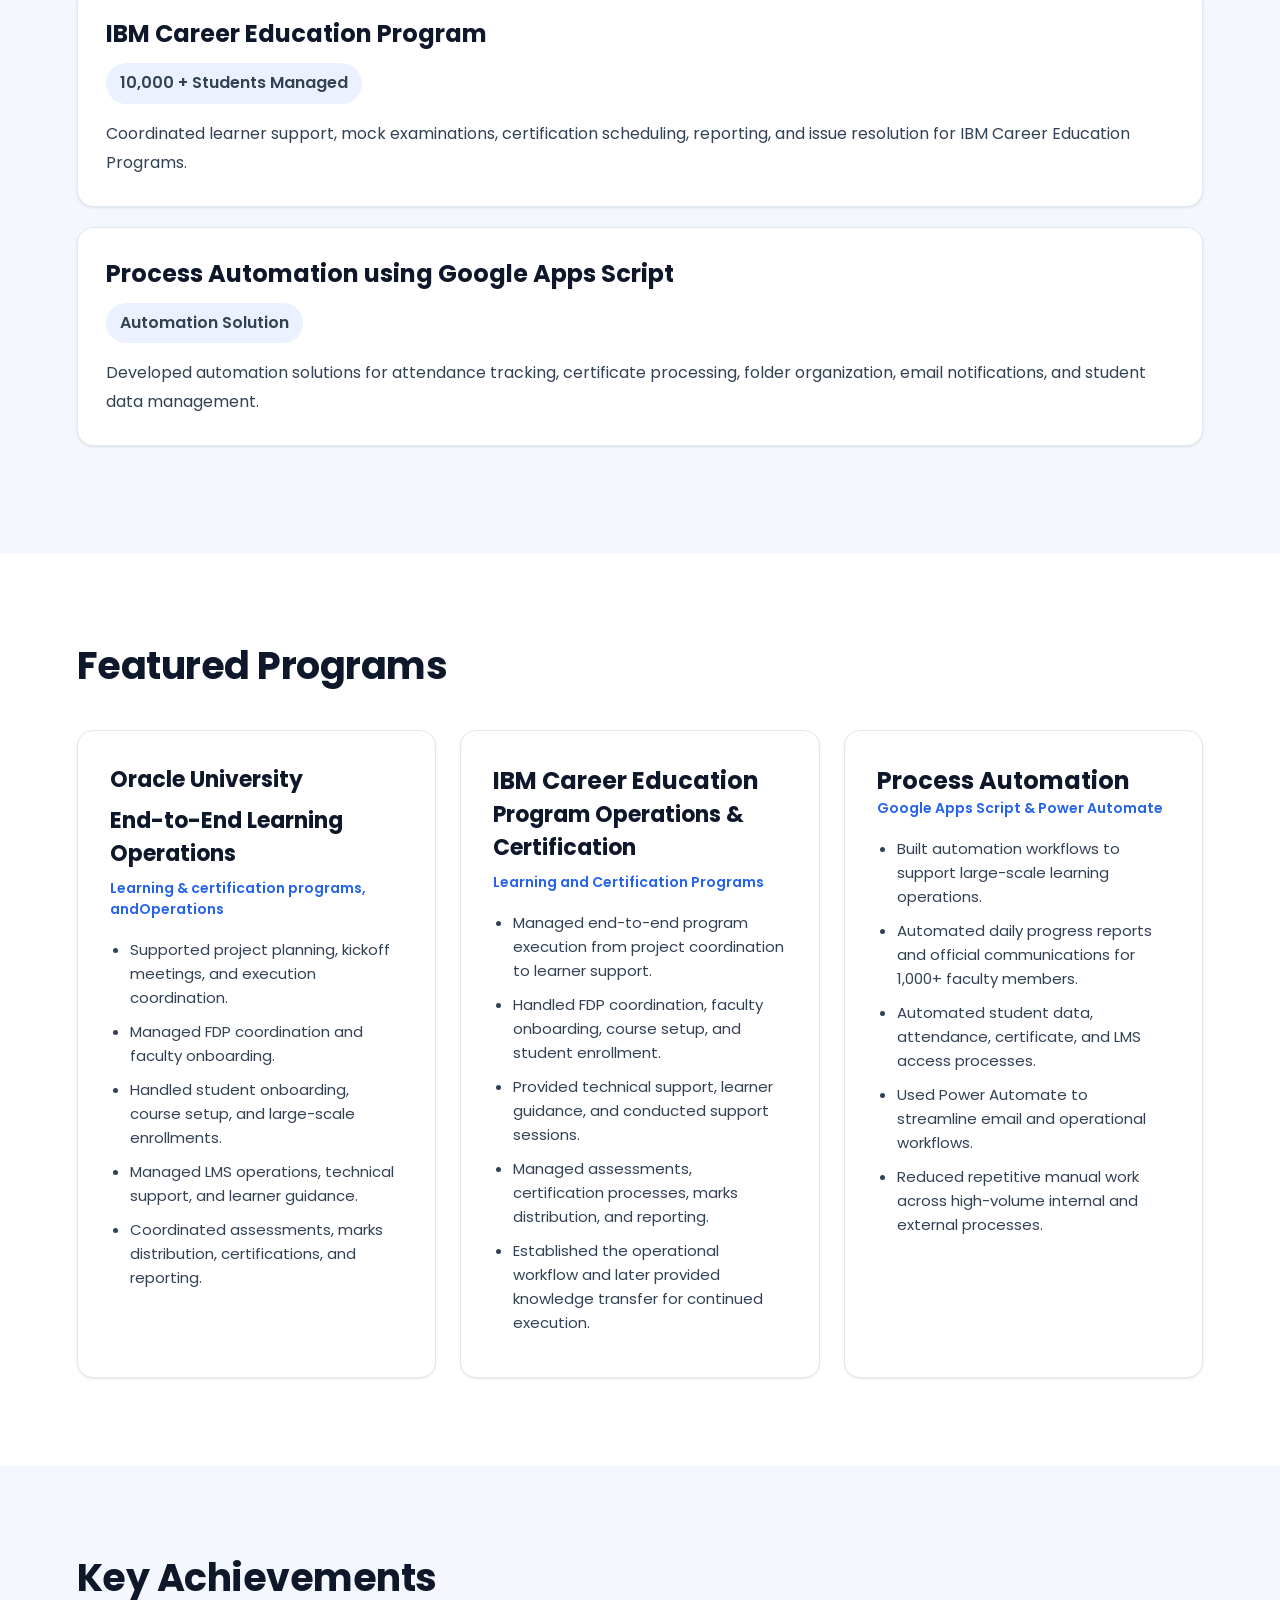
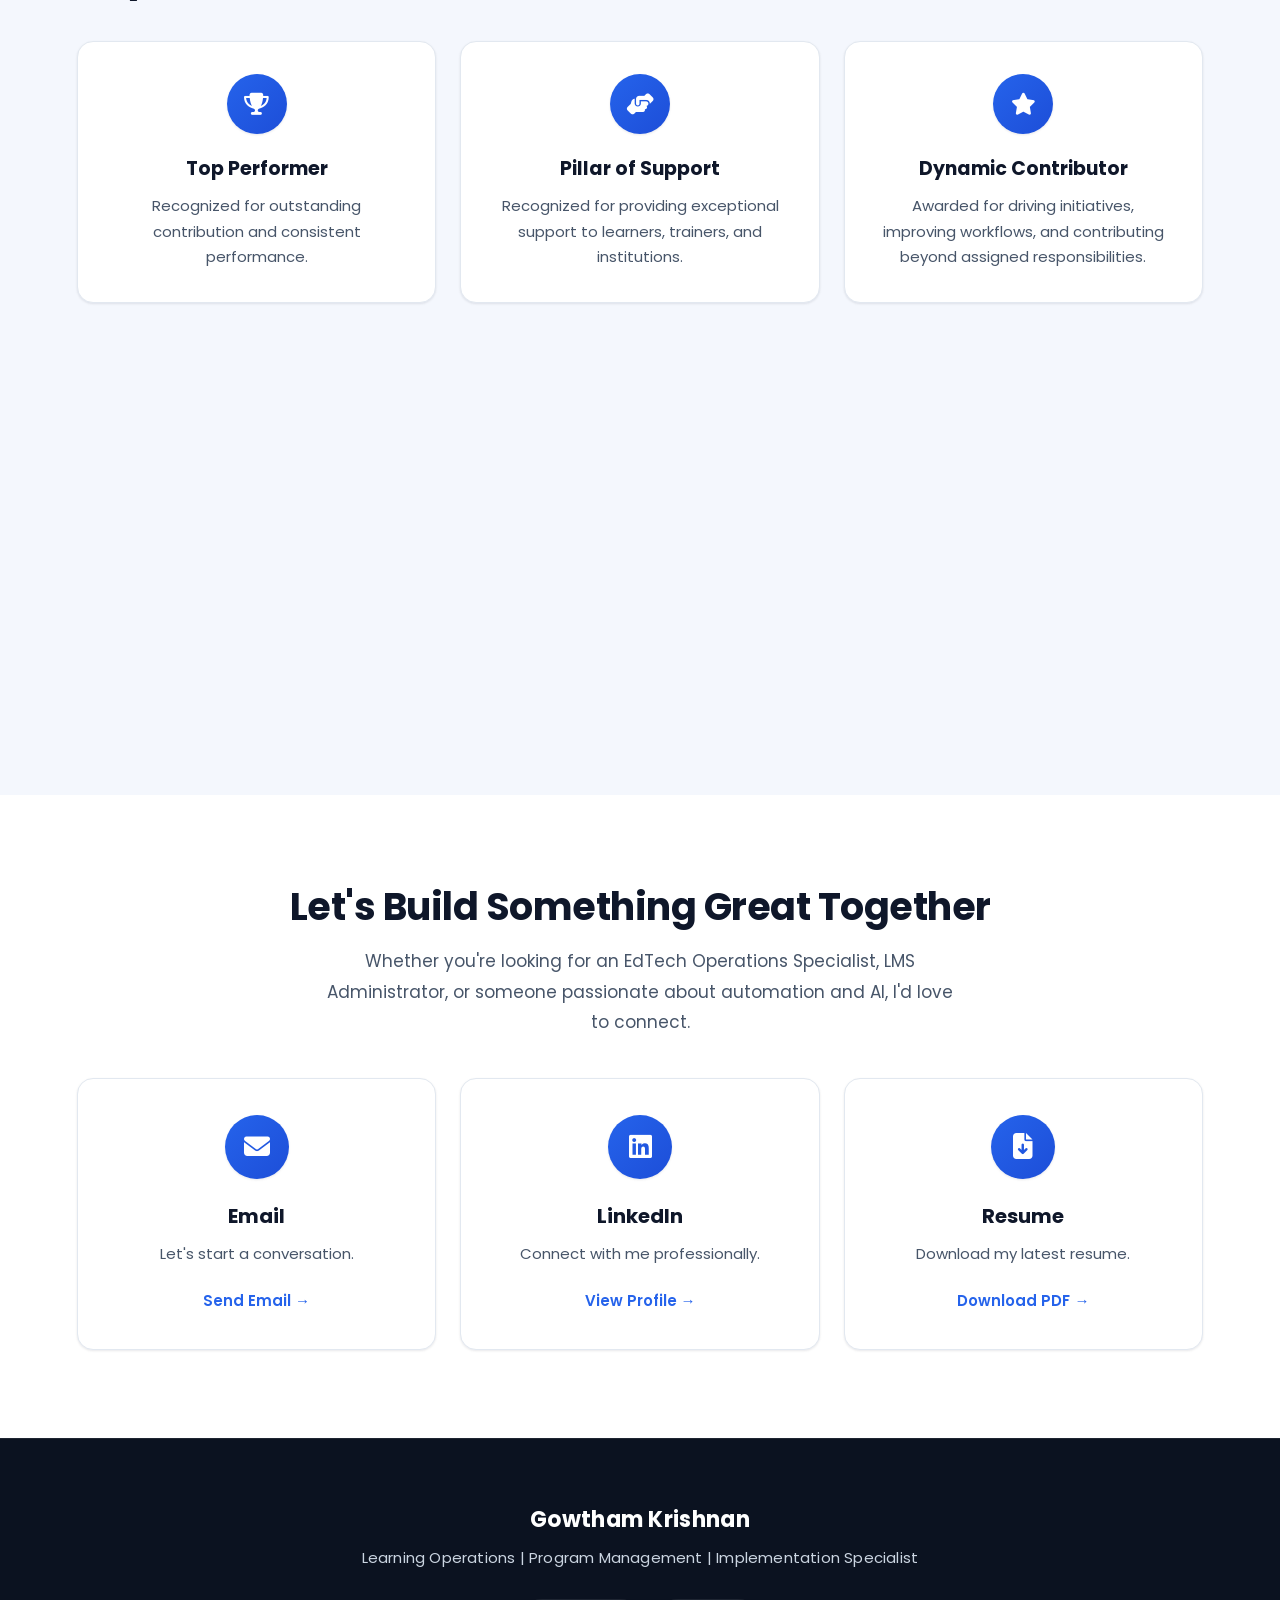
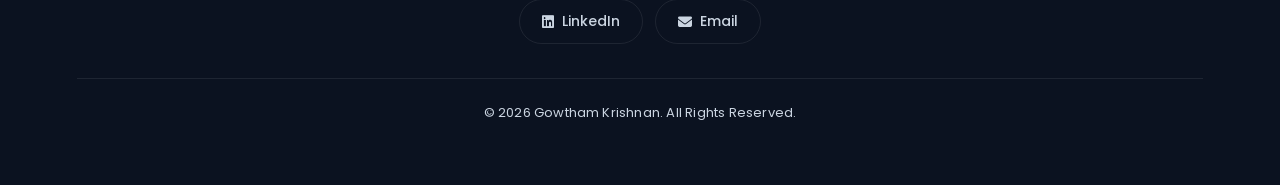
==== commit 6f19ad5e: "Update index.html" ====
--- a/index.html
+++ b/index.html
@@ -377,7 +377,7 @@
         <h3>Oracle University Learning Operations</h3>
 
         <p class="project-tag">
-            230,000+ Learners Supported
+            260,000+ Learners Supported
         </p>
 
         <p>
